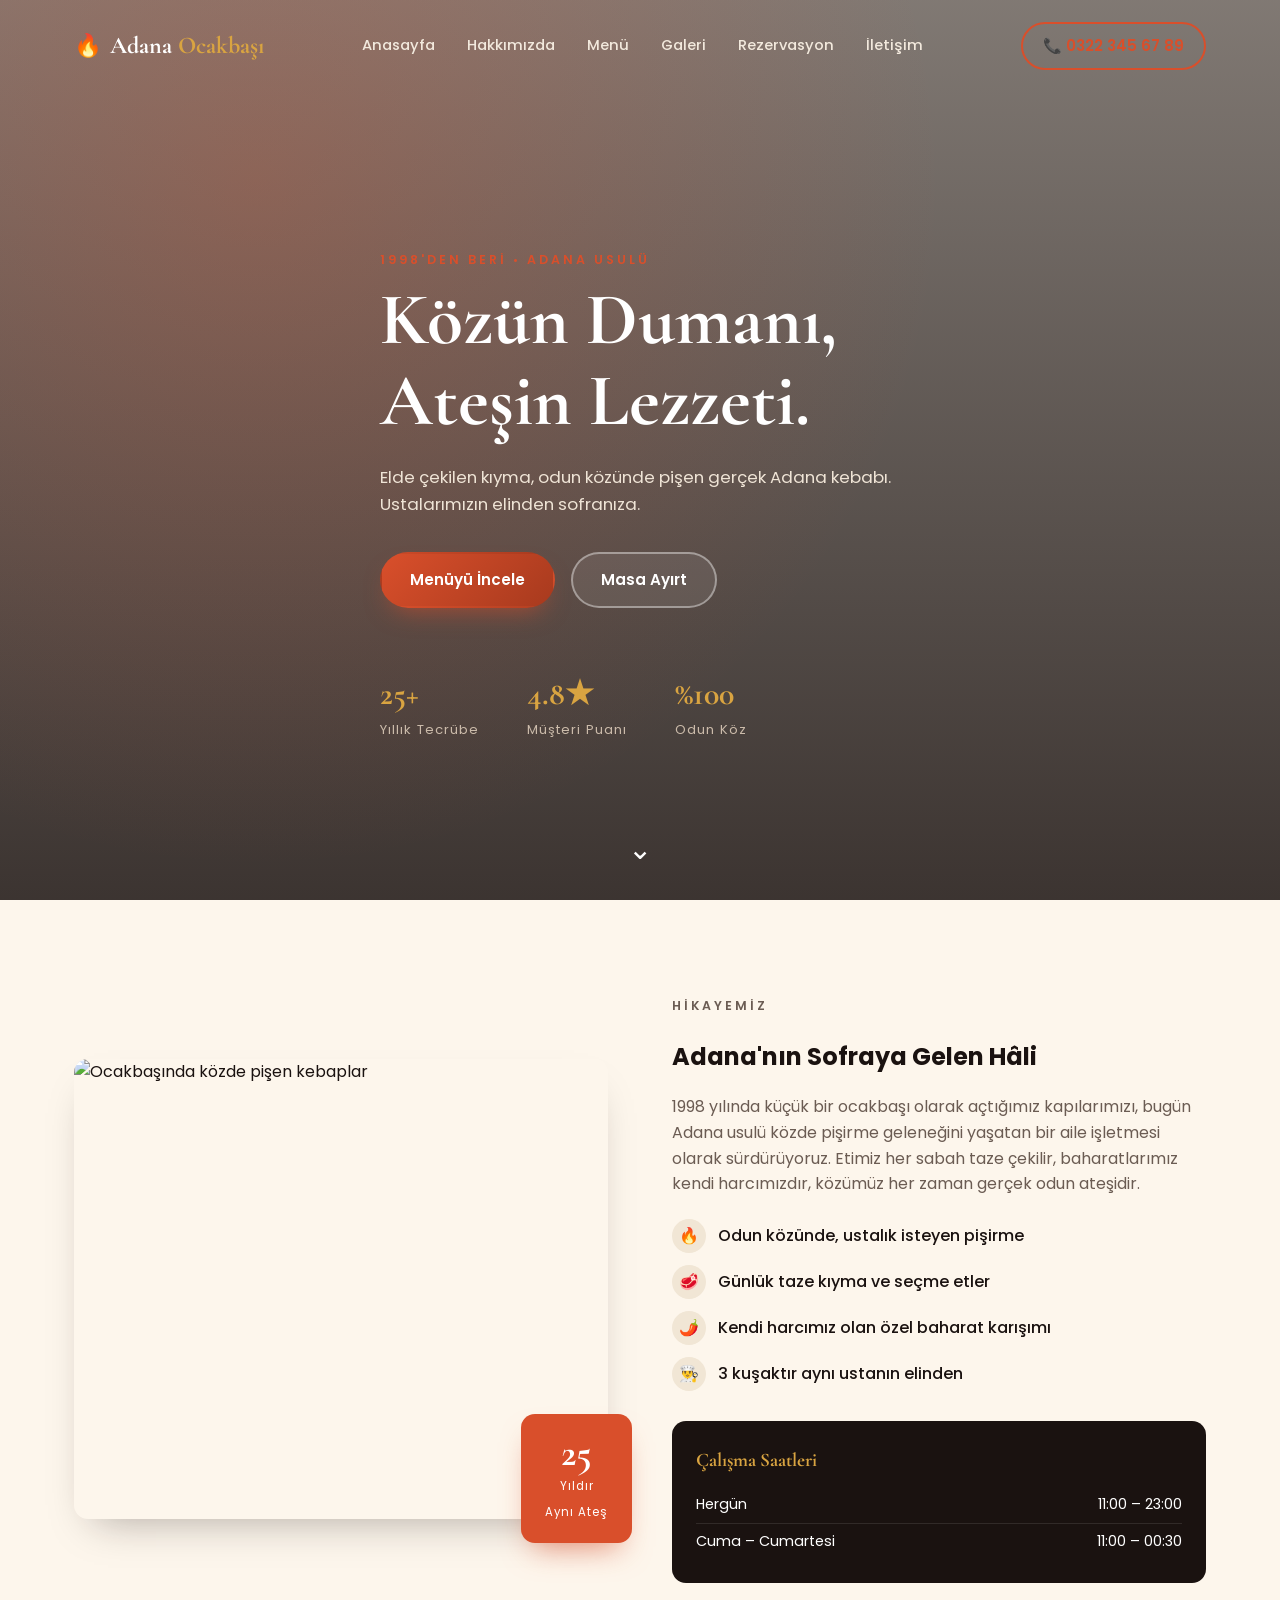
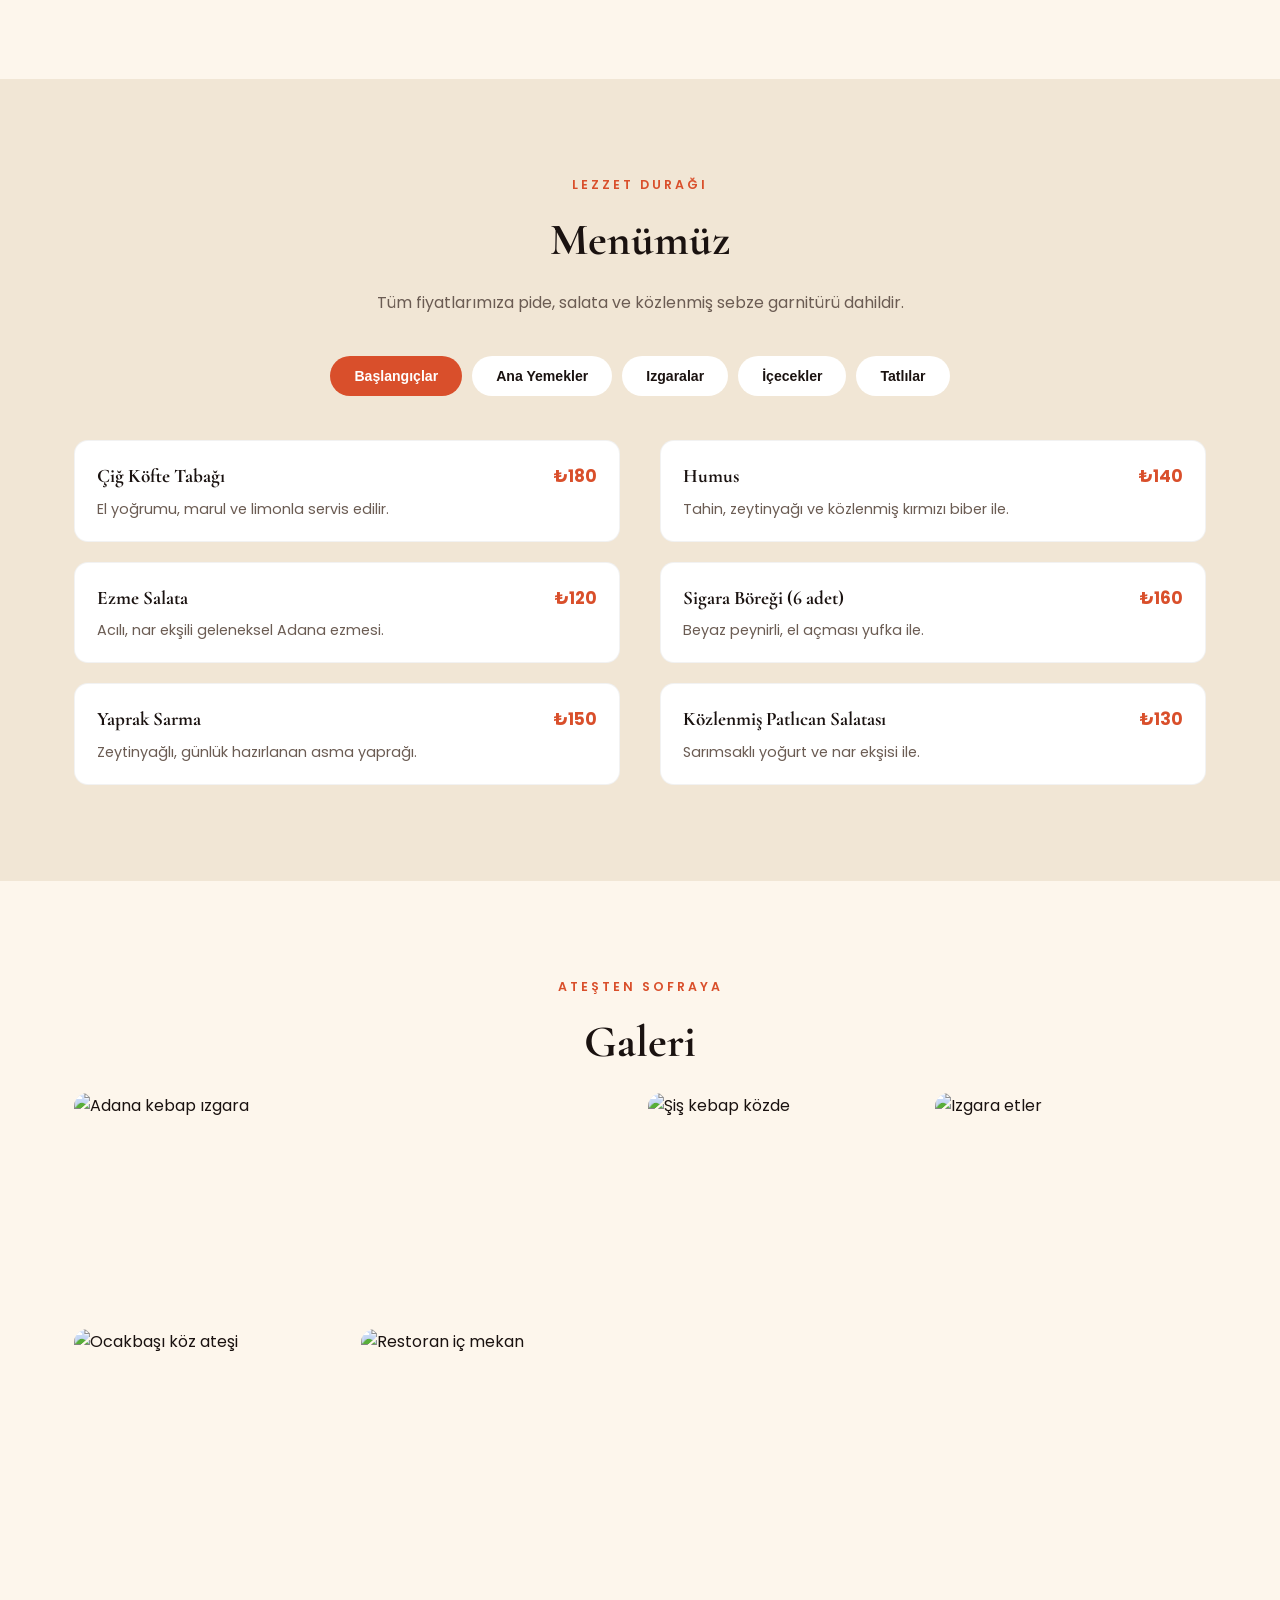
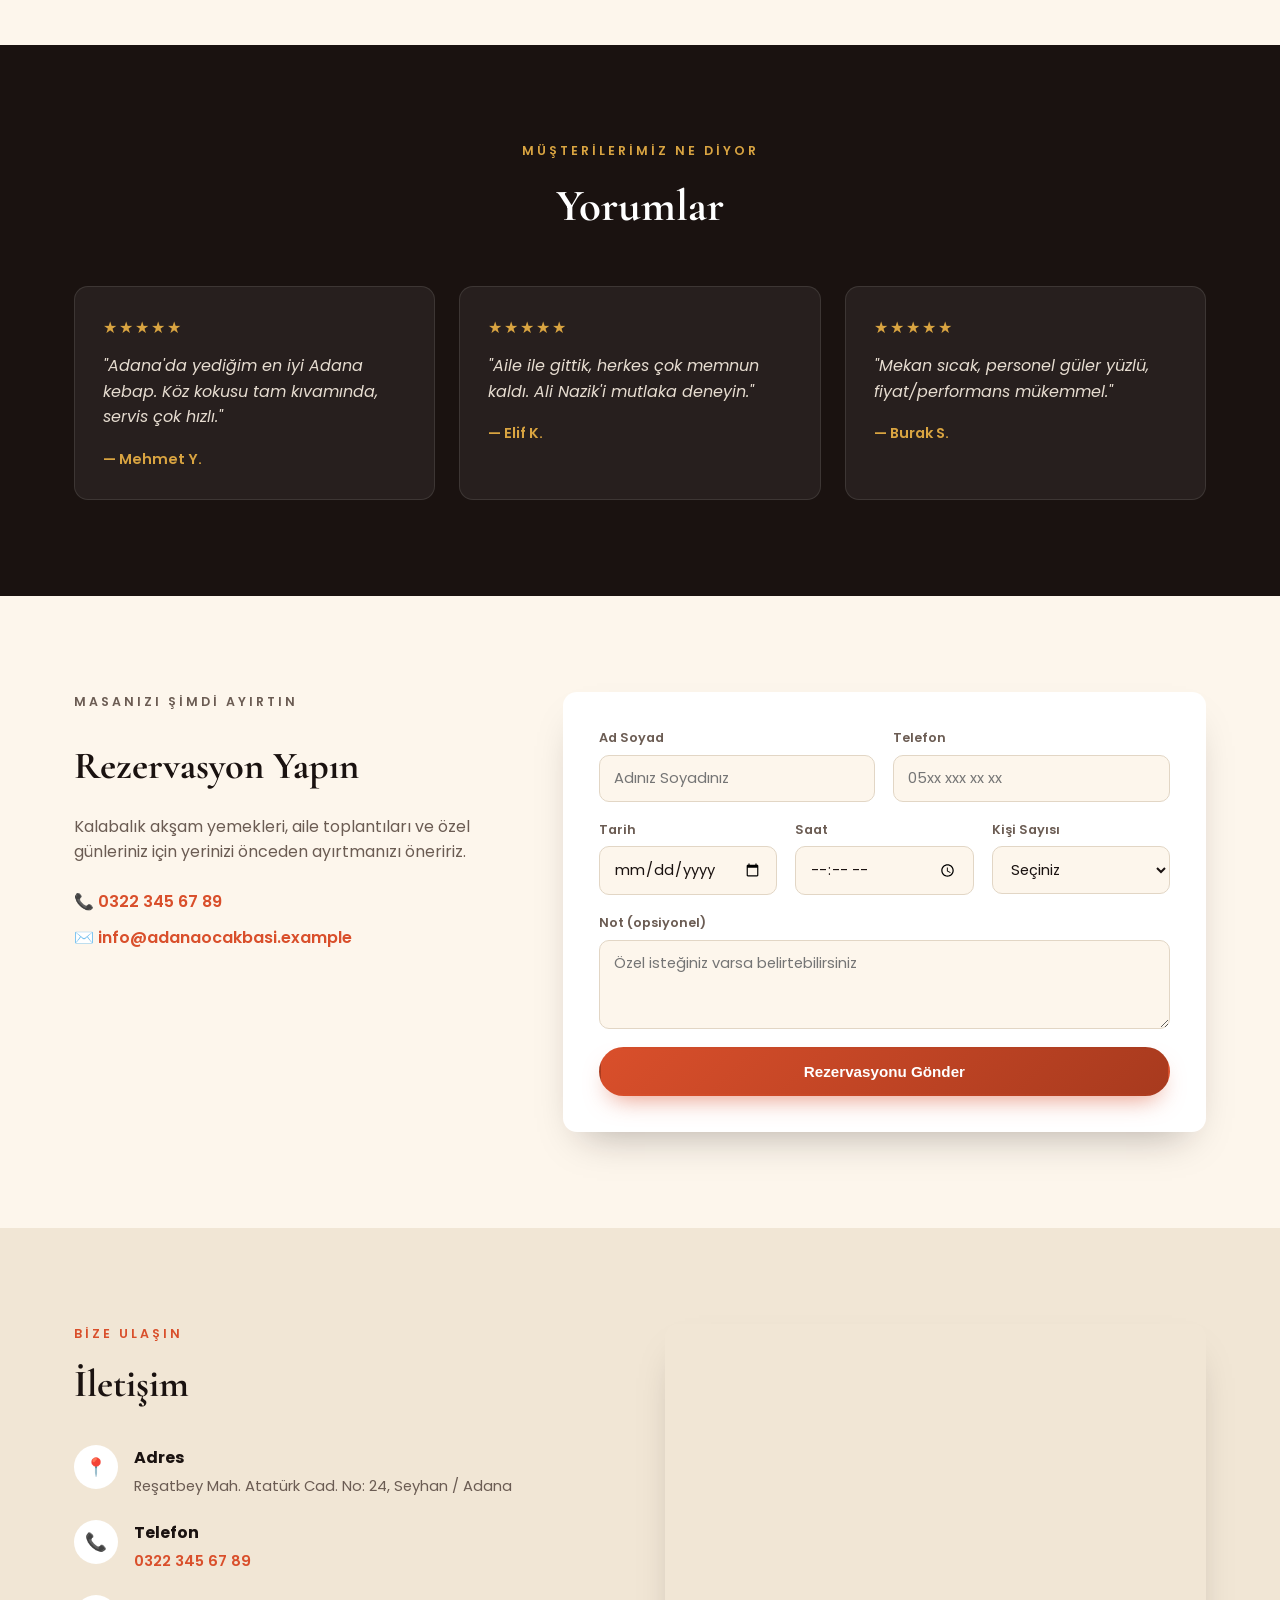
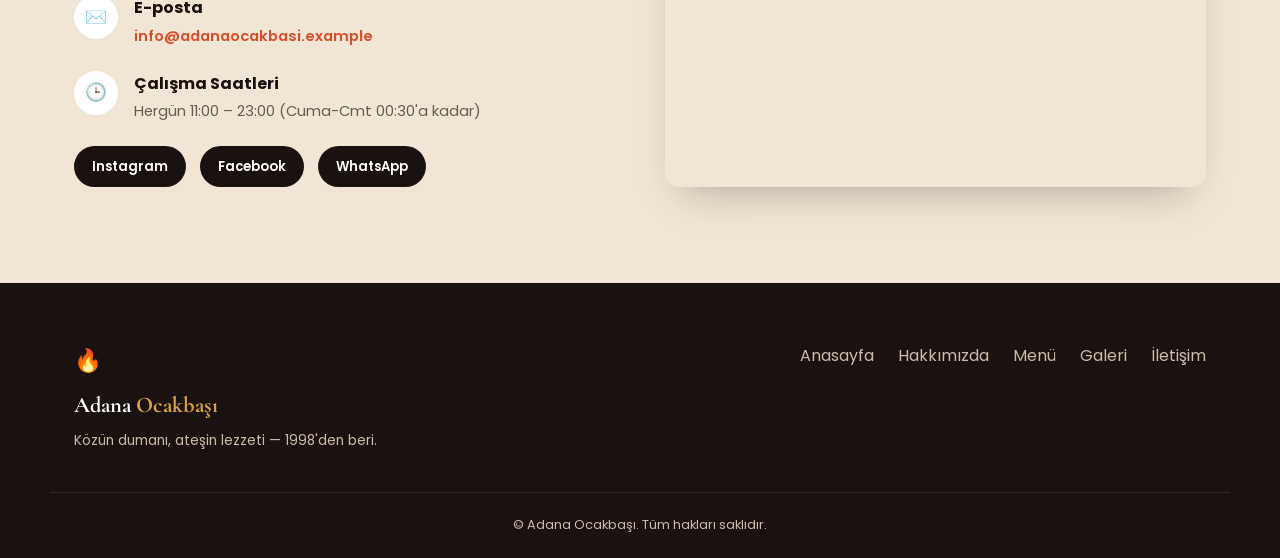
==== adana-ocakbasi/index.html @ 9943ecdb "Adana Ocakbaşı restoran web sitesi ekle - Tek sayfa tanıtım sitesi: hero, hakkımızda, menü, galeri, " ====
<!DOCTYPE html>
<html lang="tr">
<head>
<meta charset="UTF-8">
<meta name="viewport" content="width=device-width, initial-scale=1.0">
<title>Adana Ocakbaşı | Geleneğin Ateşi</title>
<meta name="description" content="Adana Ocakbaşı — közde pişen etin gerçek lezzeti. Adana kebap, kuşbaşı, ciğer ve daha fazlası. Şimdi masa ayırtın.">
<link rel="preconnect" href="https://fonts.googleapis.com">
<link rel="preconnect" href="https://fonts.gstatic.com" crossorigin>
<link href="https://fonts.googleapis.com/css2?family=Cormorant+Garamond:wght@500;600;700&family=Poppins:wght@300;400;500;600;700&display=swap" rel="stylesheet">
<link rel="stylesheet" href="css/style.css">
<link rel="icon" href="data:image/svg+xml,<svg xmlns=%22http://www.w3.org/2000/svg%22 viewBox=%220 0 100 100%22><text y=%22.9em%22 font-size=%2290%22>🔥</text></svg>">
</head>
<body>

<!-- ===== Header ===== -->
<header class="site-header" id="header">
  <div class="container header-inner">
    <a href="#home" class="brand">
      <span class="brand-flame">🔥</span>
      <span class="brand-text">Adana <em>Ocakbaşı</em></span>
    </a>

    <nav class="nav" id="nav">
      <a href="#home">Anasayfa</a>
      <a href="#about">Hakkımızda</a>
      <a href="#menu">Menü</a>
      <a href="#gallery">Galeri</a>
      <a href="#reservation">Rezervasyon</a>
      <a href="#contact">İletişim</a>
    </nav>

    <a href="tel:+903223456789" class="btn btn-outline header-cta">📞 0322 345 67 89</a>

    <button class="nav-toggle" id="navToggle" aria-label="Menüyü aç/kapat">
      <span></span><span></span><span></span>
    </button>
  </div>
</header>

<!-- ===== Hero ===== -->
<section class="hero" id="home">
  <div class="hero-overlay"></div>
  <div class="container hero-content">
    <p class="eyebrow">1998'DEN BERİ • ADANA USULÜ</p>
    <h1>Közün Dumanı,<br>Ateşin Lezzeti.</h1>
    <p class="hero-sub">Elde çekilen kıyma, odun közünde pişen gerçek Adana kebabı. Ustalarımızın elinden sofranıza.</p>
    <div class="hero-actions">
      <a href="#menu" class="btn btn-primary">Menüyü İncele</a>
      <a href="#reservation" class="btn btn-ghost">Masa Ayırt</a>
    </div>
    <div class="hero-stats">
      <div><strong>25+</strong><span>Yıllık Tecrübe</span></div>
      <div><strong>4.8★</strong><span>Müşteri Puanı</span></div>
      <div><strong>%100</strong><span>Odun Köz</span></div>
    </div>
  </div>
  <a href="#about" class="scroll-hint" aria-label="Aşağı kaydır">⌄</a>
</section>

<!-- ===== About ===== -->
<section class="about" id="about">
  <div class="container about-grid">
    <div class="about-media">
      <img src="https://images.unsplash.com/photo-1529193591184-b1d58069ecdd?auto=format&fit=crop&w=900&q=80" alt="Ocakbaşında közde pişen kebaplar">
      <div class="about-badge">
        <span class="about-badge-num">25</span>
        <span class="about-badge-text">Yıldır<br>Aynı Ateş</span>
      </div>
    </div>
    <div class="about-text">
      <p class="eyebrow">HİKAYEMİZ</p>
      <h2>Adana'nın Sofraya Gelen Hâli</h2>
      <p>1998 yılında küçük bir ocakbaşı olarak açtığımız kapılarımızı, bugün Adana usulü közde pişirme geleneğini yaşatan bir aile işletmesi olarak sürdürüyoruz. Etimiz her sabah taze çekilir, baharatlarımız kendi harcımızdır, közümüz her zaman gerçek odun ateşidir.</p>
      <ul class="about-list">
        <li><span>🔥</span> Odun közünde, ustalık isteyen pişirme</li>
        <li><span>🥩</span> Günlük taze kıyma ve seçme etler</li>
        <li><span>🌶️</span> Kendi harcımız olan özel baharat karışımı</li>
        <li><span>👨‍🍳</span> 3 kuşaktır aynı ustanın elinden</li>
      </ul>
      <div class="about-hours">
        <h3>Çalışma Saatleri</h3>
        <div class="hours-row"><span>Hergün</span><span>11:00 – 23:00</span></div>
        <div class="hours-row"><span>Cuma – Cumartesi</span><span>11:00 – 00:30</span></div>
      </div>
    </div>
  </div>
</section>

<!-- ===== Menu ===== -->
<section class="menu" id="menu">
  <div class="container">
    <p class="eyebrow center">LEZZET DURAĞI</p>
    <h2 class="section-title center">Menümüz</h2>
    <p class="section-sub center">Tüm fiyatlarımıza pide, salata ve közlenmiş sebze garnitürü dahildir.</p>

    <div class="menu-tabs" id="menuTabs">
      <button class="menu-tab active" data-target="starters">Başlangıçlar</button>
      <button class="menu-tab" data-target="mains">Ana Yemekler</button>
      <button class="menu-tab" data-target="grills">Izgaralar</button>
      <button class="menu-tab" data-target="drinks">İçecekler</button>
      <button class="menu-tab" data-target="desserts">Tatlılar</button>
    </div>

    <div class="menu-panels">

      <div class="menu-panel active" id="starters">
        <div class="menu-item">
          <div class="menu-item-head"><h4>Çiğ Köfte Tabağı</h4><span class="price">₺180</span></div>
          <p>El yoğrumu, marul ve limonla servis edilir.</p>
        </div>
        <div class="menu-item">
          <div class="menu-item-head"><h4>Humus</h4><span class="price">₺140</span></div>
          <p>Tahin, zeytinyağı ve közlenmiş kırmızı biber ile.</p>
        </div>
        <div class="menu-item">
          <div class="menu-item-head"><h4>Ezme Salata</h4><span class="price">₺120</span></div>
          <p>Acılı, nar ekşili geleneksel Adana ezmesi.</p>
        </div>
        <div class="menu-item">
          <div class="menu-item-head"><h4>Sigara Böreği (6 adet)</h4><span class="price">₺160</span></div>
          <p>Beyaz peynirli, el açması yufka ile.</p>
        </div>
        <div class="menu-item">
          <div class="menu-item-head"><h4>Yaprak Sarma</h4><span class="price">₺150</span></div>
          <p>Zeytinyağlı, günlük hazırlanan asma yaprağı.</p>
        </div>
        <div class="menu-item">
          <div class="menu-item-head"><h4>Közlenmiş Patlıcan Salatası</h4><span class="price">₺130</span></div>
          <p>Sarımsaklı yoğurt ve nar ekşisi ile.</p>
        </div>
      </div>

      <div class="menu-panel" id="mains">
        <div class="menu-item featured">
          <div class="menu-item-head"><h4>Adana Kebap <span class="tag">Şefin Önerisi</span></h4><span class="price">₺380</span></div>
          <p>El çekimi kıyma, acılı, odun közünde pişirilir. Dürüm veya porsiyon.</p>
        </div>
        <div class="menu-item">
          <div class="menu-item-head"><h4>Urfa Kebap</h4><span class="price">₺380</span></div>
          <p>Acısız, geleneksel Urfa usulü, közde pişirilir.</p>
        </div>
        <div class="menu-item">
          <div class="menu-item-head"><h4>Beyti Sarma</h4><span class="price">₺420</span></div>
          <p>Lavaş içinde, yoğurt ve közlenmiş domates sos ile.</p>
        </div>
        <div class="menu-item">
          <div class="menu-item-head"><h4>Ali Nazik</h4><span class="price">₺390</span></div>
          <p>Közlenmiş patlıcan püresi üzerine kavurma kuşbaşı.</p>
        </div>
        <div class="menu-item">
          <div class="menu-item-head"><h4>Kuşbaşılı Güveç</h4><span class="price">₺400</span></div>
          <p>Güveçte pişen kuşbaşı et, sebze ve özel sos.</p>
        </div>
        <div class="menu-item">
          <div class="menu-item-head"><h4>Karışık Izgara</h4><span class="price">₺450</span></div>
          <p>Adana, Urfa, pirzola ve köfteden oluşan seçki.</p>
        </div>
      </div>

      <div class="menu-panel" id="grills">
        <div class="menu-item">
          <div class="menu-item-head"><h4>Kuzu Pirzola (4 adet)</h4><span class="price">₺480</span></div>
          <p>Taze kuzu pirzola, kekik ve zeytinyağı ile marine.</p>
        </div>
        <div class="menu-item">
          <div class="menu-item-head"><h4>Kuzu Şiş</h4><span class="price">₺410</span></div>
          <p>Kuzu but etinden, közde çevrilerek pişirilir.</p>
        </div>
        <div class="menu-item">
          <div class="menu-item-head"><h4>Tavuk Şiş</h4><span class="price">₺290</span></div>
          <p>Yoğurtlu marinasyon, közde pişirilmiş tavuk göğsü.</p>
        </div>
        <div class="menu-item">
          <div class="menu-item-head"><h4>Ciğer Şiş</h4><span class="price">₺340</span></div>
          <p>Taze kuzu ciğeri, kuru soğan ve sumak ile servis edilir.</p>
        </div>
        <div class="menu-item">
          <div class="menu-item-head"><h4>Köfte Izgara</h4><span class="price">₺320</span></div>
          <p>El yapımı köfte, közde ızgara.</p>
        </div>
        <div class="menu-item">
          <div class="menu-item-head"><h4>Tavuk Kanat (8 adet)</h4><span class="price">₺260</span></div>
          <p>Baharatlı marine, közde çıtır pişirilir.</p>
        </div>
      </div>

      <div class="menu-panel" id="drinks">
        <div class="menu-item">
          <div class="menu-item-head"><h4>Ayran</h4><span class="price">₺45</span></div>
          <p>Ev yapımı, testiden servis.</p>
        </div>
        <div class="menu-item">
          <div class="menu-item-head"><h4>Şalgam</h4><span class="price">₺45</span></div>
          <p>Acılı veya acısız.</p>
        </div>
        <div class="menu-item">
          <div class="menu-item-head"><h4>Türk Kahvesi</h4><span class="price">₺90</span></div>
          <p>Lokum eşliğinde geleneksel demleme.</p>
        </div>
        <div class="menu-item">
          <div class="menu-item-head"><h4>Çay</h4><span class="price">₺30</span></div>
          <p>Semaverde demlenmiş açık çay.</p>
        </div>
        <div class="menu-item">
          <div class="menu-item-head"><h4>Taze Sıkma Portakal Suyu</h4><span class="price">₺110</span></div>
          <p>Günlük taze sıkım.</p>
        </div>
        <div class="menu-item">
          <div class="menu-item-head"><h4>Soğuk İçecekler</h4><span class="price">₺60</span></div>
          <p>Kola, gazoz, soda ve meyve suları.</p>
        </div>
      </div>

      <div class="menu-panel" id="desserts">
        <div class="menu-item">
          <div class="menu-item-head"><h4>Antep Baklava (5 dilim)</h4><span class="price">₺220</span></div>
          <p>Kaymaklı, taze fıstıklı, günlük hazırlanır.</p>
        </div>
        <div class="menu-item">
          <div class="menu-item-head"><h4>Künefe</h4><span class="price">₺190</span></div>
          <p>Sıcak servis, kaymak ve fıstık ile.</p>
        </div>
        <div class="menu-item">
          <div class="menu-item-head"><h4>Kazandibi</h4><span class="price">₺150</span></div>
          <p>Geleneksel süt tatlısı, hafif karamelize.</p>
        </div>
        <div class="menu-item">
          <div class="menu-item-head"><h4>Sütlaç (Fırında)</h4><span class="price">₺140</span></div>
          <p>Fırında kızarmış, soğuk servis edilir.</p>
        </div>
      </div>

    </div>
  </div>
</section>

<!-- ===== Gallery ===== -->
<section class="gallery" id="gallery">
  <div class="container">
    <p class="eyebrow center">ATEŞTEN SOFRAYA</p>
    <h2 class="section-title center">Galeri</h2>
    <div class="gallery-grid">
      <div class="gallery-item span-2">
        <img src="https://images.unsplash.com/photo-1555939594-58d7cb561ad1?auto=format&fit=crop&w=1000&q=80" alt="Adana kebap ızgara">
      </div>
      <div class="gallery-item">
        <img src="https://images.unsplash.com/photo-1544025162-d76694265947?auto=format&fit=crop&w=600&q=80" alt="Şiş kebap közde">
      </div>
      <div class="gallery-item">
        <img src="https://images.unsplash.com/photo-1544025162-d76694265947?auto=format&fit=crop&w=601&q=80" alt="Izgara etler">
      </div>
      <div class="gallery-item">
        <img src="https://images.unsplash.com/photo-1529193591184-b1d58069ecdd?auto=format&fit=crop&w=600&q=80" alt="Ocakbaşı köz ateşi">
      </div>
      <div class="gallery-item span-2">
        <img src="https://images.unsplash.com/photo-1600891964092-4316c288032e?auto=format&fit=crop&w=1000&q=80" alt="Restoran iç mekan">
      </div>
    </div>
  </div>
</section>

<!-- ===== Testimonials ===== -->
<section class="testimonials">
  <div class="container">
    <p class="eyebrow center">MÜŞTERİLERİMİZ NE DİYOR</p>
    <h2 class="section-title center">Yorumlar</h2>
    <div class="testimonial-grid">
      <div class="testimonial-card">
        <p class="stars">★★★★★</p>
        <p>"Adana'da yediğim en iyi Adana kebap. Köz kokusu tam kıvamında, servis çok hızlı."</p>
        <span class="author">— Mehmet Y.</span>
      </div>
      <div class="testimonial-card">
        <p class="stars">★★★★★</p>
        <p>"Aile ile gittik, herkes çok memnun kaldı. Ali Nazik'i mutlaka deneyin."</p>
        <span class="author">— Elif K.</span>
      </div>
      <div class="testimonial-card">
        <p class="stars">★★★★★</p>
        <p>"Mekan sıcak, personel güler yüzlü, fiyat/performans mükemmel."</p>
        <span class="author">— Burak S.</span>
      </div>
    </div>
  </div>
</section>

<!-- ===== Reservation ===== -->
<section class="reservation" id="reservation">
  <div class="container reservation-grid">
    <div class="reservation-info">
      <p class="eyebrow">MASANIZI ŞİMDİ AYIRTIN</p>
      <h2>Rezervasyon Yapın</h2>
      <p>Kalabalık akşam yemekleri, aile toplantıları ve özel günleriniz için yerinizi önceden ayırtmanızı öneririz.</p>
      <div class="reservation-contact">
        <p>📞 <a href="tel:+903223456789">0322 345 67 89</a></p>
        <p>✉️ <a href="mailto:info@adanaocakbasi.example">info@adanaocakbasi.example</a></p>
      </div>
    </div>

    <form class="reservation-form" id="reservationForm">
      <div class="form-row">
        <div class="form-group">
          <label for="name">Ad Soyad</label>
          <input type="text" id="name" name="name" required placeholder="Adınız Soyadınız">
        </div>
        <div class="form-group">
          <label for="phone">Telefon</label>
          <input type="tel" id="phone" name="phone" required placeholder="05xx xxx xx xx">
        </div>
      </div>
      <div class="form-row">
        <div class="form-group">
          <label for="date">Tarih</label>
          <input type="date" id="date" name="date" required>
        </div>
        <div class="form-group">
          <label for="time">Saat</label>
          <input type="time" id="time" name="time" required>
        </div>
        <div class="form-group">
          <label for="guests">Kişi Sayısı</label>
          <select id="guests" name="guests" required>
            <option value="">Seçiniz</option>
            <option>1-2 Kişi</option>
            <option>3-4 Kişi</option>
            <option>5-8 Kişi</option>
            <option>8+ Kişi</option>
          </select>
        </div>
      </div>
      <div class="form-group">
        <label for="note">Not (opsiyonel)</label>
        <textarea id="note" name="note" rows="3" placeholder="Özel isteğiniz varsa belirtebilirsiniz"></textarea>
      </div>
      <button type="submit" class="btn btn-primary btn-block">Rezervasyonu Gönder</button>
      <p class="form-success" id="formSuccess">Teşekkürler! Rezervasyon talebiniz alındı, en kısa sürede sizinle iletişime geçeceğiz.</p>
    </form>
  </div>
</section>

<!-- ===== Contact / Map ===== -->
<section class="contact" id="contact">
  <div class="container contact-grid">
    <div class="contact-info">
      <p class="eyebrow">BİZE ULAŞIN</p>
      <h2>İletişim</h2>
      <div class="contact-item">
        <span class="contact-icon">📍</span>
        <div><strong>Adres</strong><p>Reşatbey Mah. Atatürk Cad. No: 24, Seyhan / Adana</p></div>
      </div>
      <div class="contact-item">
        <span class="contact-icon">📞</span>
        <div><strong>Telefon</strong><p><a href="tel:+903223456789">0322 345 67 89</a></p></div>
      </div>
      <div class="contact-item">
        <span class="contact-icon">✉️</span>
        <div><strong>E-posta</strong><p><a href="mailto:info@adanaocakbasi.example">info@adanaocakbasi.example</a></p></div>
      </div>
      <div class="contact-item">
        <span class="contact-icon">🕒</span>
        <div><strong>Çalışma Saatleri</strong><p>Hergün 11:00 – 23:00 (Cuma-Cmt 00:30'a kadar)</p></div>
      </div>
      <div class="social-links">
        <a href="#" aria-label="Instagram">Instagram</a>
        <a href="#" aria-label="Facebook">Facebook</a>
        <a href="#" aria-label="WhatsApp">WhatsApp</a>
      </div>
    </div>
    <div class="contact-map">
      <iframe
        title="Konum haritası"
        src="https://www.google.com/maps?q=Reşatbey,Seyhan,Adana&output=embed"
        loading="lazy"
        referrerpolicy="no-referrer-when-downgrade">
      </iframe>
    </div>
  </div>
</section>

<!-- ===== Footer ===== -->
<footer class="site-footer">
  <div class="container footer-inner">
    <div class="footer-brand">
      <span class="brand-flame">🔥</span>
      <span class="brand-text">Adana <em>Ocakbaşı</em></span>
      <p>Közün dumanı, ateşin lezzeti — 1998'den beri.</p>
    </div>
    <nav class="footer-nav">
      <a href="#home">Anasayfa</a>
      <a href="#about">Hakkımızda</a>
      <a href="#menu">Menü</a>
      <a href="#gallery">Galeri</a>
      <a href="#contact">İletişim</a>
    </nav>
  </div>
  <div class="container footer-bottom">
    <p>&copy; <span id="year"></span> Adana Ocakbaşı. Tüm hakları saklıdır.</p>
  </div>
</footer>

<button id="backToTop" class="back-to-top" aria-label="Yukarı çık">↑</button>

<script src="js/script.js"></script>
</body>
</html>
---- adana-ocakbasi/css/style.css ----
/* ============ Tokens ============ */
:root {
  --charcoal: #1a1210;
  --charcoal-2: #241a17;
  --cream: #fdf6ec;
  --cream-dim: #f1e6d5;
  --ember: #d94f2b;
  --ember-dark: #a83a1e;
  --gold: #d9a441;
  --text-soft: #6b5c53;
  --radius: 14px;
  --shadow: 0 20px 40px -20px rgba(26, 18, 16, 0.35);
  --font-display: 'Cormorant Garamond', serif;
  --font-body: 'Poppins', sans-serif;
}

* { box-sizing: border-box; margin: 0; padding: 0; }

html { scroll-behavior: smooth; }

body {
  font-family: var(--font-body);
  color: var(--charcoal);
  background: var(--cream);
  line-height: 1.6;
  overflow-x: hidden;
}

img { max-width: 100%; display: block; }
a { text-decoration: none; color: inherit; }
ul { list-style: none; }

.container {
  max-width: 1180px;
  margin: 0 auto;
  padding: 0 24px;
}

.eyebrow {
  font-size: 0.78rem;
  letter-spacing: 3px;
  font-weight: 600;
  color: var(--ember);
  margin-bottom: 10px;
}
.eyebrow.center { text-align: center; }

.section-title {
  font-family: var(--font-display);
  font-size: clamp(2rem, 4vw, 2.8rem);
  font-weight: 700;
  margin-bottom: 14px;
}
.section-title.center { text-align: center; }

.section-sub {
  color: var(--text-soft);
  max-width: 560px;
  margin: 0 auto 40px;
}
.section-sub.center { text-align: center; }

section { padding: 96px 0; }

/* ============ Buttons ============ */
.btn {
  display: inline-flex;
  align-items: center;
  justify-content: center;
  gap: 8px;
  padding: 14px 28px;
  border-radius: 999px;
  font-weight: 600;
  font-size: 0.95rem;
  border: 2px solid transparent;
  cursor: pointer;
  transition: transform 0.25s ease, background 0.25s ease, color 0.25s ease, border-color .25s ease;
}
.btn:hover { transform: translateY(-2px); }

.btn-primary {
  background: linear-gradient(135deg, var(--ember), var(--ember-dark));
  color: #fff;
  box-shadow: 0 12px 24px -10px rgba(217, 79, 43, 0.6);
}
.btn-ghost {
  background: rgba(255,255,255,0.08);
  color: #fff;
  border-color: rgba(255,255,255,0.4);
}
.btn-ghost:hover { background: rgba(255,255,255,0.18); }

.btn-outline {
  border-color: var(--ember);
  color: var(--ember);
  background: transparent;
  padding: 10px 20px;
}
.btn-outline:hover { background: var(--ember); color: #fff; }

.btn-block { width: 100%; }

/* ============ Header ============ */
.site-header {
  position: fixed;
  top: 0; left: 0; right: 0;
  z-index: 999;
  background: rgba(26, 18, 16, 0.0);
  transition: background 0.3s ease, box-shadow 0.3s ease, padding 0.3s ease;
  padding: 22px 0;
}
.site-header.scrolled {
  background: rgba(26, 18, 16, 0.92);
  backdrop-filter: blur(8px);
  box-shadow: 0 10px 30px -15px rgba(0,0,0,0.5);
  padding: 12px 0;
}

.header-inner {
  display: flex;
  align-items: center;
  justify-content: space-between;
  gap: 20px;
}

.brand {
  display: flex;
  align-items: center;
  gap: 8px;
  font-family: var(--font-display);
  font-size: 1.5rem;
  font-weight: 700;
  color: #fff;
}
.brand-flame { font-size: 1.4rem; }
.brand-text em { color: var(--gold); font-style: normal; }

.nav {
  display: flex;
  gap: 32px;
}
.nav a {
  color: #f2e9dd;
  font-size: 0.92rem;
  font-weight: 500;
  position: relative;
  padding: 4px 0;
}
.nav a::after {
  content: '';
  position: absolute;
  left: 0; bottom: -2px;
  width: 0; height: 2px;
  background: var(--gold);
  transition: width 0.25s ease;
}
.nav a:hover::after { width: 100%; }

.header-cta { flex-shrink: 0; }

.nav-toggle {
  display: none;
  flex-direction: column;
  justify-content: center;
  gap: 5px;
  width: 40px; height: 40px;
  background: transparent;
  border: none;
  cursor: pointer;
}
.nav-toggle span {
  width: 100%;
  height: 2px;
  background: #fff;
  transition: transform 0.3s ease, opacity 0.3s ease;
}

/* ============ Hero ============ */
.hero {
  position: relative;
  min-height: 100vh;
  display: flex;
  align-items: center;
  color: #fff;
  background:
    linear-gradient(180deg, rgba(26,18,16,0.55), rgba(26,18,16,0.85)),
    url('https://images.unsplash.com/photo-1544025162-d76694265947?auto=format&fit=crop&w=1600&q=80') center/cover no-repeat;
}
.hero-overlay {
  position: absolute; inset: 0;
  background: radial-gradient(circle at 20% 20%, rgba(217,79,43,0.25), transparent 55%);
}
.hero-content {
  position: relative;
  z-index: 2;
  padding-top: 90px;
}
.hero h1 {
  font-family: var(--font-display);
  font-size: clamp(2.6rem, 6vw, 4.6rem);
  font-weight: 700;
  line-height: 1.1;
  margin-bottom: 22px;
}
.hero-sub {
  max-width: 520px;
  font-size: 1.05rem;
  color: #efe4d6;
  margin-bottom: 34px;
}
.hero-actions { display: flex; gap: 16px; flex-wrap: wrap; margin-bottom: 60px; }

.hero-stats {
  display: flex;
  gap: 48px;
  flex-wrap: wrap;
}
.hero-stats div {
  display: flex;
  flex-direction: column;
}
.hero-stats strong {
  font-family: var(--font-display);
  font-size: 2rem;
  color: var(--gold);
}
.hero-stats span {
  font-size: 0.82rem;
  letter-spacing: 1px;
  color: #cbbbaa;
}

.scroll-hint {
  position: absolute;
  bottom: 28px;
  left: 50%;
  transform: translateX(-50%);
  font-size: 1.8rem;
  color: #fff;
  animation: bounce 2s infinite;
  z-index: 2;
}
@keyframes bounce {
  0%, 100% { transform: translate(-50%, 0); }
  50% { transform: translate(-50%, 8px); }
}

/* ============ About ============ */
.about-grid {
  display: grid;
  grid-template-columns: 1fr 1fr;
  gap: 64px;
  align-items: center;
}
.about-media {
  position: relative;
}
.about-media img {
  border-radius: var(--radius);
  box-shadow: var(--shadow);
  width: 100%;
  height: 460px;
  object-fit: cover;
}
.about-badge {
  position: absolute;
  bottom: -24px;
  right: -24px;
  background: var(--ember);
  color: #fff;
  border-radius: var(--radius);
  padding: 20px 24px;
  text-align: center;
  box-shadow: 0 16px 30px -12px rgba(217,79,43,0.6);
}
.about-badge-num {
  display: block;
  font-family: var(--font-display);
  font-size: 2.4rem;
  font-weight: 700;
  line-height: 1;
}
.about-badge-text {
  font-size: 0.72rem;
  letter-spacing: 1px;
}

.about-text h2 { margin-bottom: 18px; }
.about-text > p { color: var(--text-soft); margin-bottom: 22px; }

.about-list {
  display: grid;
  gap: 12px;
  margin-bottom: 30px;
}
.about-list li {
  display: flex;
  align-items: center;
  gap: 12px;
  font-weight: 500;
}
.about-list li span {
  width: 34px; height: 34px;
  display: flex; align-items: center; justify-content: center;
  background: var(--cream-dim);
  border-radius: 50%;
  flex-shrink: 0;
}

.about-hours {
  background: var(--charcoal);
  color: #fff;
  border-radius: var(--radius);
  padding: 24px;
}
.about-hours h3 {
  font-family: var(--font-display);
  color: var(--gold);
  margin-bottom: 12px;
  font-size: 1.2rem;
}
.hours-row {
  display: flex;
  justify-content: space-between;
  font-size: 0.9rem;
  padding: 6px 0;
  border-bottom: 1px solid rgba(255,255,255,0.1);
}
.hours-row:last-child { border-bottom: none; }

/* ============ Menu ============ */
.menu { background: var(--cream-dim); }

.menu-tabs {
  display: flex;
  justify-content: center;
  flex-wrap: wrap;
  gap: 10px;
  margin-bottom: 44px;
}
.menu-tab {
  padding: 10px 22px;
  border-radius: 999px;
  border: 2px solid transparent;
  background: #fff;
  color: var(--charcoal);
  font-weight: 600;
  font-size: 0.88rem;
  cursor: pointer;
  transition: all 0.25s ease;
}
.menu-tab:hover { border-color: var(--ember); }
.menu-tab.active {
  background: var(--ember);
  color: #fff;
}

.menu-panels { position: relative; }
.menu-panel {
  display: none;
  grid-template-columns: 1fr 1fr;
  gap: 20px 40px;
  animation: fadeIn 0.4s ease;
}
.menu-panel.active { display: grid; }

@keyframes fadeIn {
  from { opacity: 0; transform: translateY(8px); }
  to { opacity: 1; transform: translateY(0); }
}

.menu-item {
  background: #fff;
  border-radius: var(--radius);
  padding: 20px 22px;
  border: 1px solid rgba(0,0,0,0.05);
  transition: transform 0.25s ease, box-shadow 0.25s ease;
}
.menu-item:hover {
  transform: translateY(-3px);
  box-shadow: var(--shadow);
}
.menu-item.featured {
  border: 2px solid var(--ember);
  position: relative;
}
.menu-item-head {
  display: flex;
  justify-content: space-between;
  align-items: baseline;
  gap: 12px;
  margin-bottom: 6px;
}
.menu-item-head h4 {
  font-family: var(--font-display);
  font-size: 1.2rem;
  font-weight: 700;
  display: flex;
  align-items: center;
  gap: 8px;
  flex-wrap: wrap;
}
.tag {
  background: var(--gold);
  color: var(--charcoal);
  font-size: 0.6rem;
  letter-spacing: 0.5px;
  font-family: var(--font-body);
  font-weight: 700;
  padding: 3px 8px;
  border-radius: 999px;
}
.price {
  font-weight: 700;
  color: var(--ember);
  white-space: nowrap;
  font-size: 1.05rem;
}
.menu-item p { color: var(--text-soft); font-size: 0.9rem; }

/* ============ Gallery ============ */
.gallery-grid {
  display: grid;
  grid-template-columns: repeat(4, 1fr);
  grid-auto-rows: 220px;
  gap: 16px;
}
.gallery-item {
  overflow: hidden;
  border-radius: var(--radius);
}
.gallery-item img {
  width: 100%; height: 100%;
  object-fit: cover;
  transition: transform 0.5s ease;
}
.gallery-item:hover img { transform: scale(1.08); }
.span-2 { grid-column: span 2; }

/* ============ Testimonials ============ */
.testimonials { background: var(--charcoal); color: #fff; }
.testimonials .eyebrow { color: var(--gold); }
.testimonials .section-title { color: #fff; margin-bottom: 44px; }

.testimonial-grid {
  display: grid;
  grid-template-columns: repeat(3, 1fr);
  gap: 24px;
}
.testimonial-card {
  background: rgba(255,255,255,0.06);
  border: 1px solid rgba(255,255,255,0.1);
  border-radius: var(--radius);
  padding: 28px;
}
.stars { color: var(--gold); margin-bottom: 12px; letter-spacing: 2px; }
.testimonial-card p:not(.stars) { color: #e6dcd0; margin-bottom: 16px; font-style: italic; }
.author { font-weight: 600; color: var(--gold); font-size: 0.9rem; }

/* ============ Reservation ============ */
.reservation-grid {
  display: grid;
  grid-template-columns: 0.8fr 1.2fr;
  gap: 60px;
  align-items: start;
}
.reservation-info h2 { margin-bottom: 16px; font-family: var(--font-display); font-size: 2.4rem; }
.reservation-info p { color: var(--text-soft); margin-bottom: 24px; }
.reservation-contact p { margin-bottom: 10px; font-weight: 600; }
.reservation-contact a { color: var(--ember); }

.reservation-form {
  background: #fff;
  border-radius: var(--radius);
  padding: 36px;
  box-shadow: var(--shadow);
}
.form-row {
  display: grid;
  grid-template-columns: repeat(auto-fit, minmax(150px, 1fr));
  gap: 18px;
  margin-bottom: 18px;
}
.form-group { display: flex; flex-direction: column; gap: 6px; margin-bottom: 18px; }
.form-row .form-group { margin-bottom: 0; }
.form-group label { font-size: 0.8rem; font-weight: 600; color: var(--text-soft); }
.form-group input,
.form-group select,
.form-group textarea {
  padding: 12px 14px;
  border-radius: 10px;
  border: 1px solid #e2d6c5;
  font-family: var(--font-body);
  font-size: 0.92rem;
  background: var(--cream);
  color: var(--charcoal);
}
.form-group input:focus,
.form-group select:focus,
.form-group textarea:focus {
  outline: none;
  border-color: var(--ember);
}
.form-success {
  display: none;
  margin-top: 16px;
  padding: 12px 16px;
  background: #e5f6e8;
  color: #1e7c34;
  border-radius: 10px;
  font-size: 0.88rem;
  text-align: center;
}
.form-success.show { display: block; }

/* ============ Contact ============ */
.contact { background: var(--cream-dim); }
.contact-grid {
  display: grid;
  grid-template-columns: 1fr 1fr;
  gap: 50px;
  align-items: stretch;
}
.contact-info h2 { font-family: var(--font-display); font-size: 2.4rem; margin-bottom: 30px; }
.contact-item {
  display: flex;
  gap: 16px;
  margin-bottom: 22px;
}
.contact-icon {
  width: 44px; height: 44px;
  background: #fff;
  border-radius: 50%;
  display: flex; align-items: center; justify-content: center;
  flex-shrink: 0;
  font-size: 1.1rem;
  box-shadow: var(--shadow);
}
.contact-item strong { display: block; margin-bottom: 4px; }
.contact-item p { color: var(--text-soft); font-size: 0.92rem; }
.contact-item a { color: var(--ember); font-weight: 600; }

.social-links { display: flex; gap: 14px; margin-top: 20px; }
.social-links a {
  padding: 10px 18px;
  border-radius: 999px;
  background: var(--charcoal);
  color: #fff;
  font-size: 0.82rem;
  font-weight: 600;
}
.social-links a:hover { background: var(--ember); }

.contact-map {
  border-radius: var(--radius);
  overflow: hidden;
  box-shadow: var(--shadow);
  min-height: 340px;
}
.contact-map iframe { width: 100%; height: 100%; border: 0; }

/* ============ Footer ============ */
.site-footer {
  background: var(--charcoal);
  color: #cbbbaa;
  padding-top: 60px;
}
.footer-inner {
  display: flex;
  justify-content: space-between;
  align-items: flex-start;
  flex-wrap: wrap;
  gap: 30px;
  padding-bottom: 40px;
  border-bottom: 1px solid rgba(255,255,255,0.1);
}
.footer-brand { display: flex; flex-direction: column; gap: 8px; max-width: 320px; }
.footer-brand .brand-text { color: #fff; font-family: var(--font-display); font-size: 1.4rem; font-weight: 700; }
.footer-brand em { color: var(--gold); font-style: normal; }
.footer-brand p { font-size: 0.85rem; }
.footer-nav { display: flex; gap: 24px; flex-wrap: wrap; }
.footer-nav a:hover { color: var(--gold); }
.footer-bottom {
  padding: 22px 0;
  text-align: center;
  font-size: 0.8rem;
}

/* ============ Back to top ============ */
.back-to-top {
  position: fixed;
  bottom: 28px;
  right: 28px;
  width: 46px; height: 46px;
  border-radius: 50%;
  background: var(--ember);
  color: #fff;
  border: none;
  font-size: 1.2rem;
  cursor: pointer;
  box-shadow: 0 10px 24px -8px rgba(217,79,43,0.7);
  opacity: 0;
  visibility: hidden;
  transform: translateY(10px);
  transition: all 0.3s ease;
  z-index: 500;
}
.back-to-top.show { opacity: 1; visibility: visible; transform: translateY(0); }

/* ============ Responsive ============ */
@media (max-width: 960px) {
  .about-grid, .contact-grid, .reservation-grid { grid-template-columns: 1fr; }
  .testimonial-grid { grid-template-columns: 1fr; }
  .gallery-grid { grid-template-columns: repeat(2, 1fr); }
  .span-2 { grid-column: span 2; }
}

@media (max-width: 800px) {
  .header-cta { display: none; }
  .nav-toggle { display: flex; }
  .nav {
    position: fixed;
    top: 0; right: 0;
    height: 100vh;
    width: min(78vw, 320px);
    background: var(--charcoal-2);
    flex-direction: column;
    padding: 100px 32px;
    gap: 26px;
    transform: translateX(100%);
    transition: transform 0.35s ease;
  }
  .nav.open { transform: translateX(0); }
  .nav-toggle.open span:nth-child(1) { transform: translateY(7px) rotate(45deg); }
  .nav-toggle.open span:nth-child(2) { opacity: 0; }
  .nav-toggle.open span:nth-child(3) { transform: translateY(-7px) rotate(-45deg); }
  .menu-panel { grid-template-columns: 1fr; }
  section { padding: 70px 0; }
}

@media (max-width: 560px) {
  .gallery-grid { grid-template-columns: repeat(2, 1fr); grid-auto-rows: 160px; }
  .about-badge { right: 12px; bottom: -18px; padding: 14px 18px; }
  .hero-stats { gap: 28px; }
}
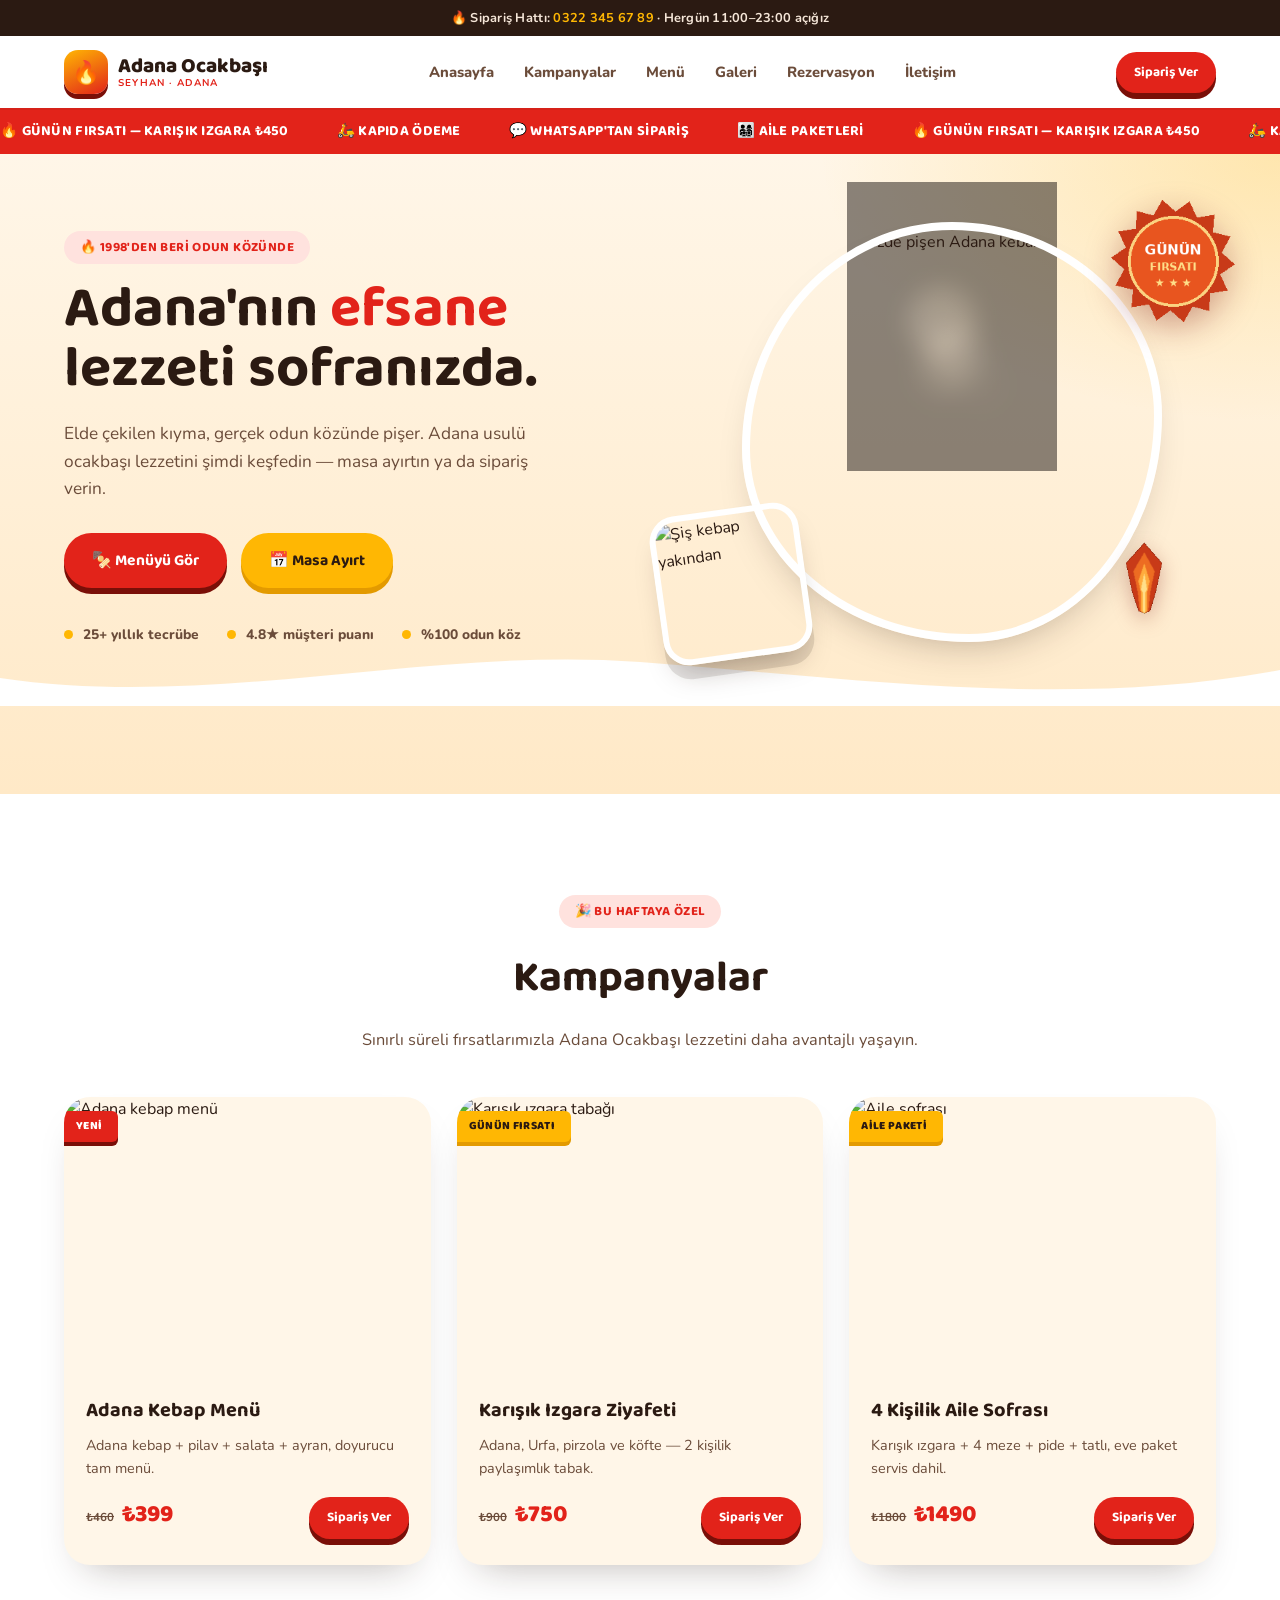
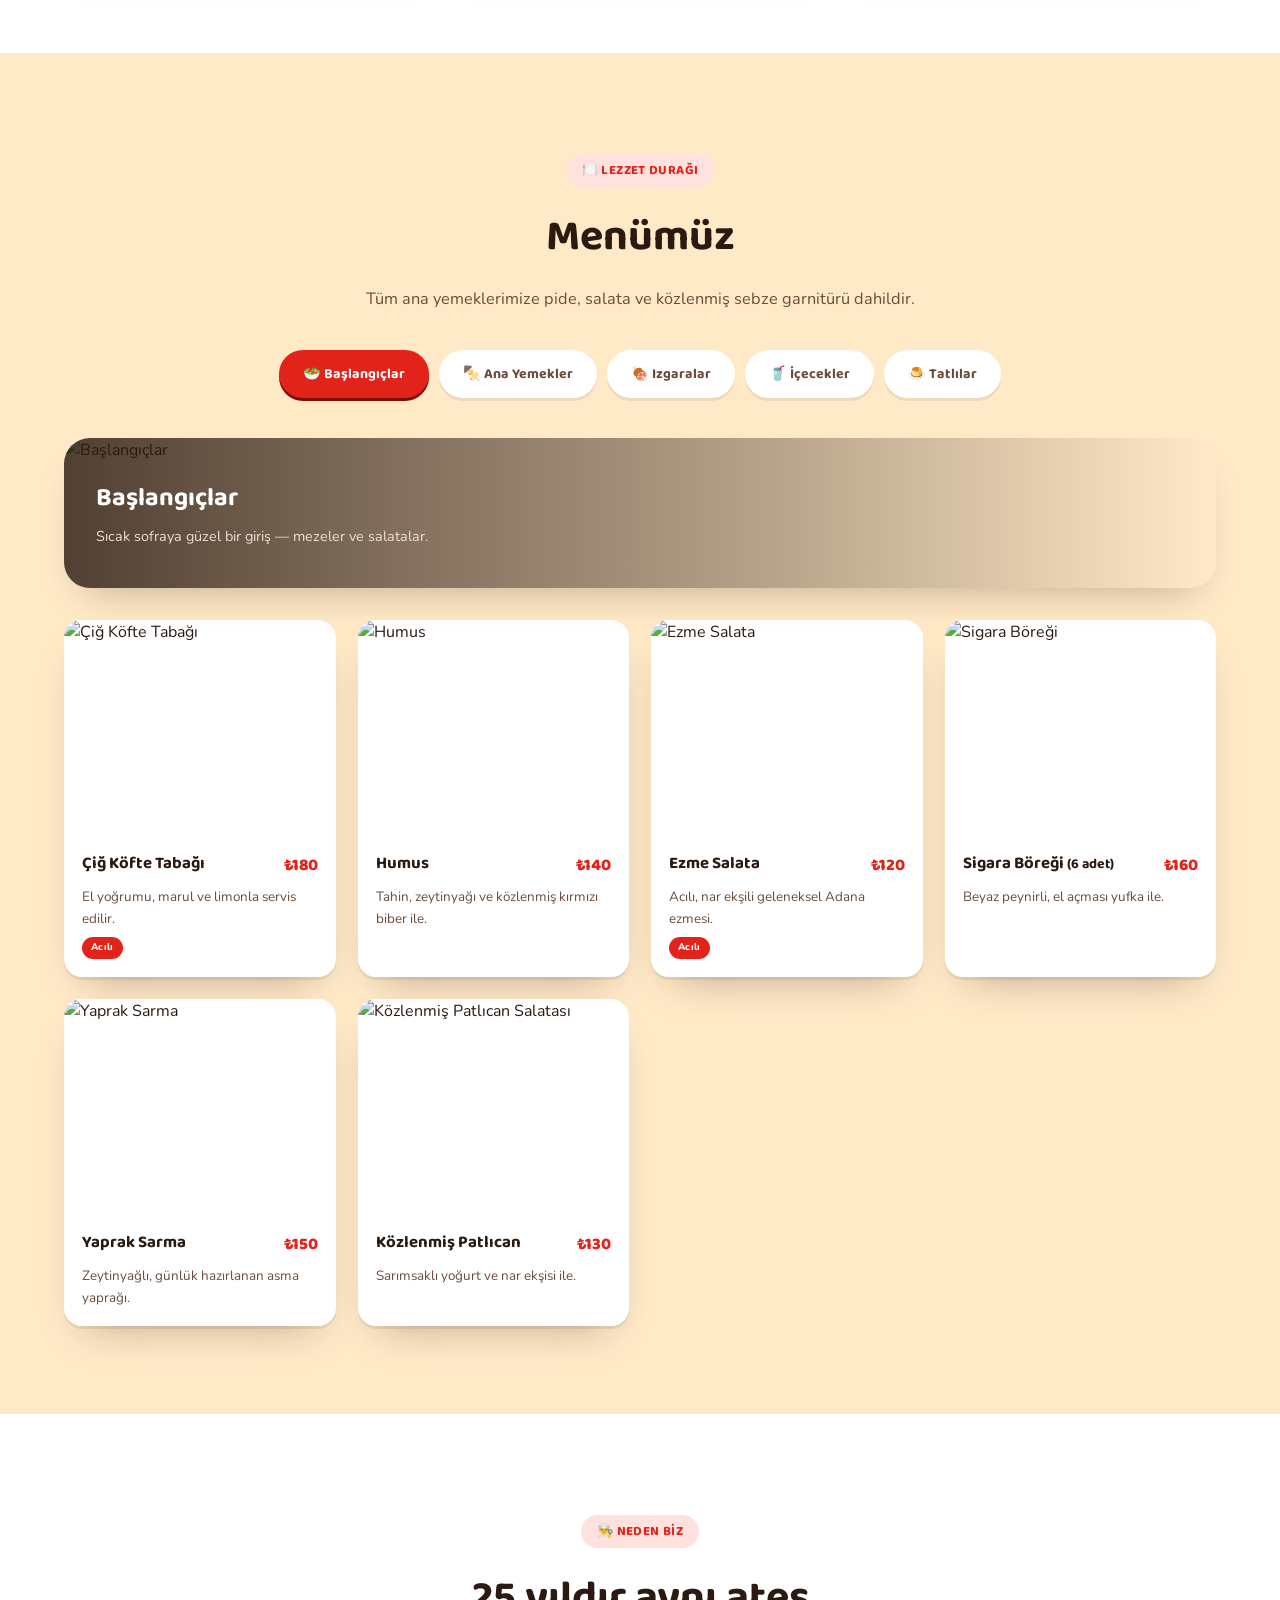
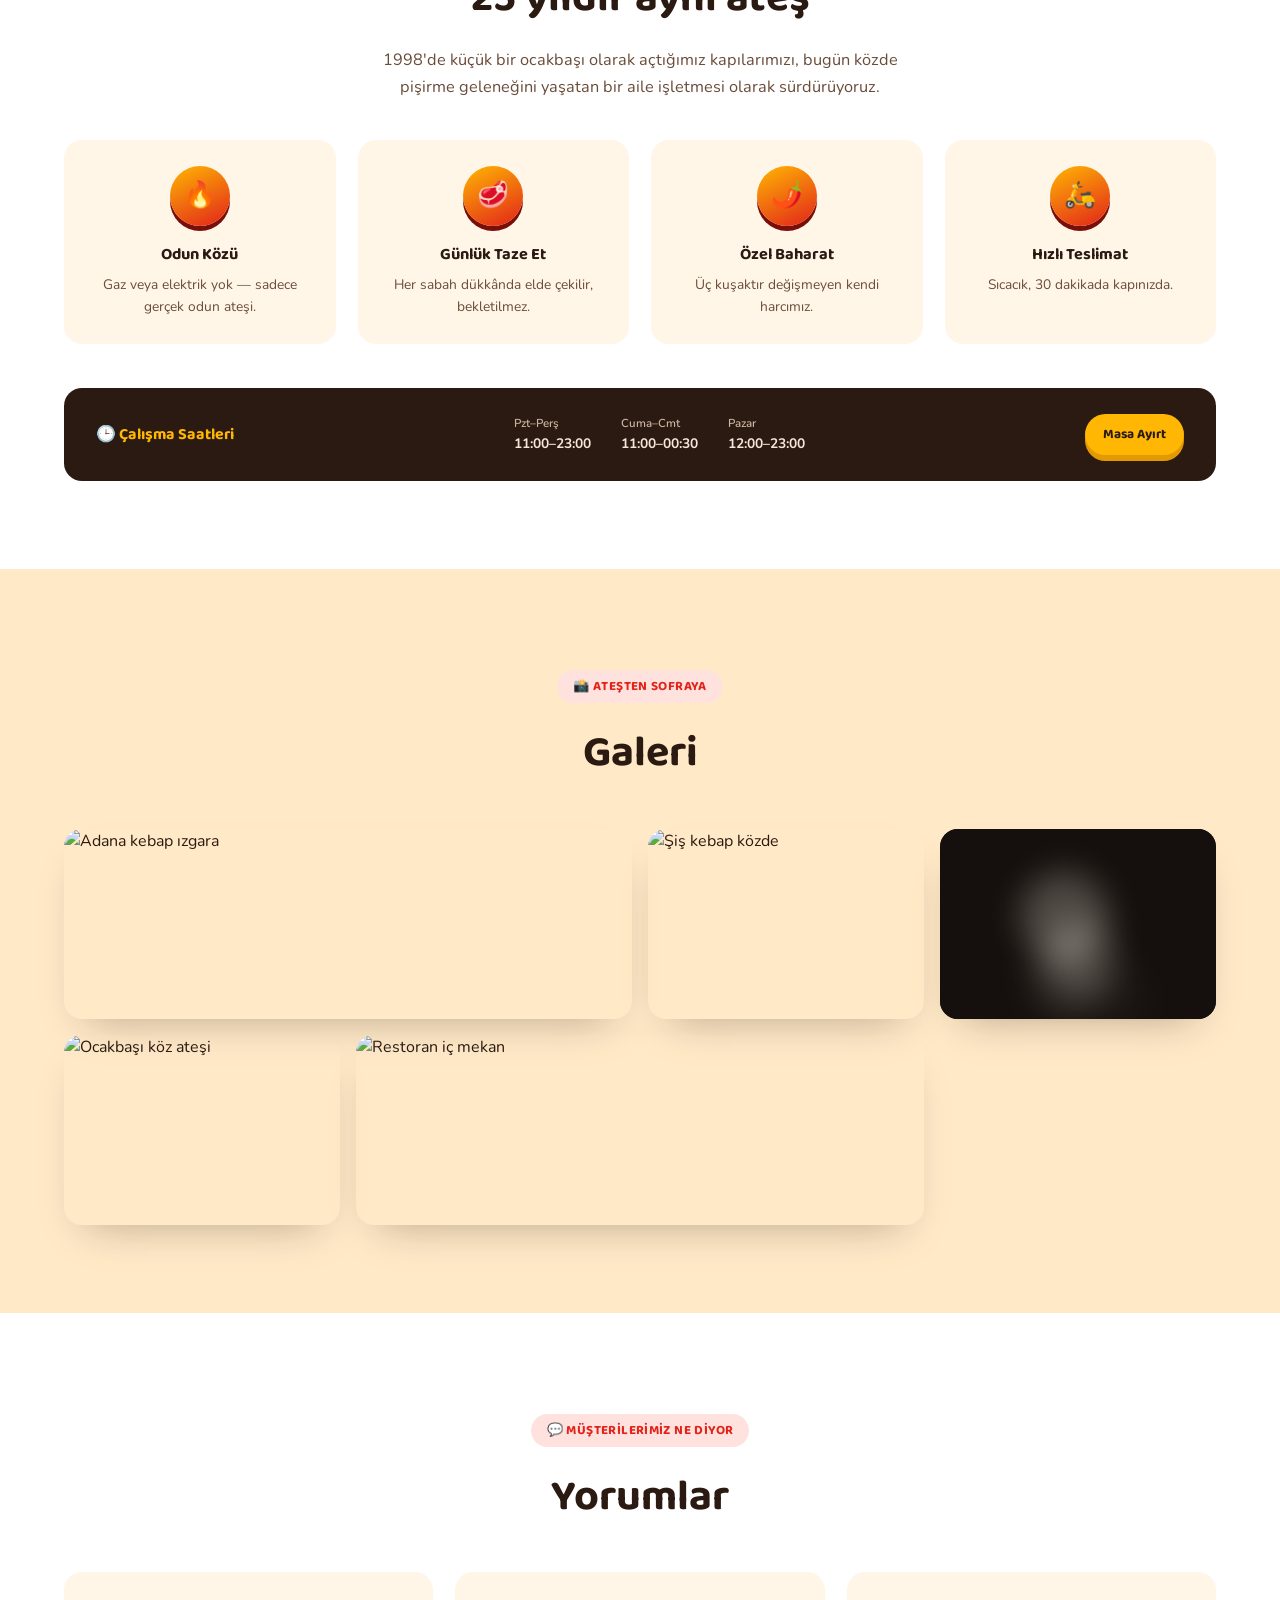
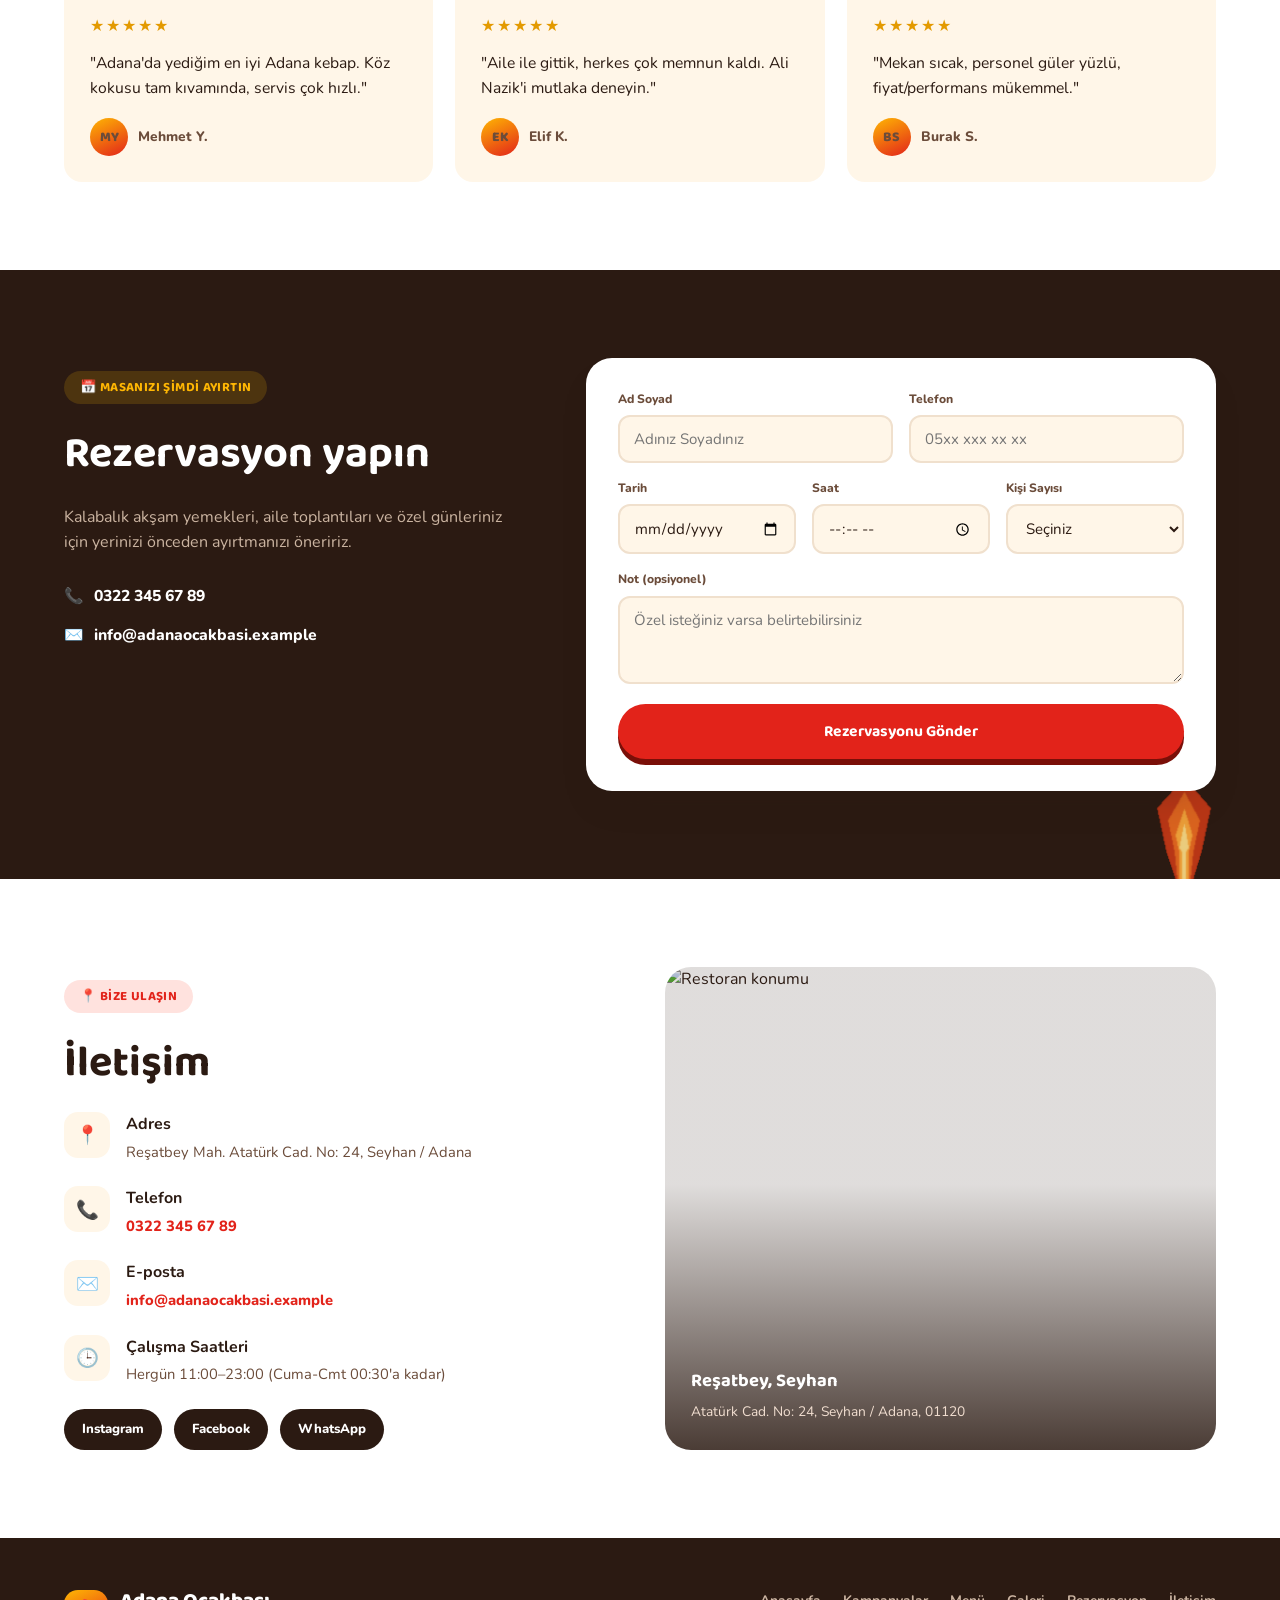
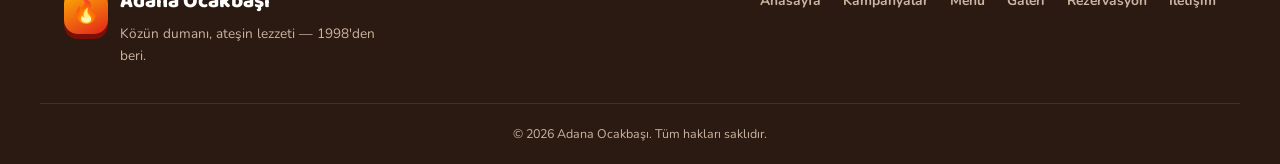
==== commit 7044e4a2: "Restoran sitesini canlı, fotoğraf ve GIF ağırlıklı tasarıma çevir - Tavuk Dünyası / Günaydın tarzı z" ====
--- a/adana-ocakbasi/index.html
+++ b/adana-ocakbasi/index.html
@@ -3,85 +3,138 @@
 <head>
 <meta charset="UTF-8">
 <meta name="viewport" content="width=device-width, initial-scale=1.0">
-<title>Adana Ocakbaşı | Geleneğin Ateşi</title>
-<meta name="description" content="Adana Ocakbaşı — közde pişen etin gerçek lezzeti. Adana kebap, kuşbaşı, ciğer ve daha fazlası. Şimdi masa ayırtın.">
+<title>Adana Ocakbaşı</title>
+<meta name="description" content="Adana Ocakbaşı — közde pişen gerçek Adana kebabı, kampanyalar, menü ve fiyatlar. Sipariş ver, masa ayırt!">
 <link rel="preconnect" href="https://fonts.googleapis.com">
 <link rel="preconnect" href="https://fonts.gstatic.com" crossorigin>
-<link href="https://fonts.googleapis.com/css2?family=Cormorant+Garamond:wght@500;600;700&family=Poppins:wght@300;400;500;600;700&display=swap" rel="stylesheet">
+<link href="https://fonts.googleapis.com/css2?family=Baloo+2:wght@600;700;800&family=Nunito:wght@400;600;700;800&display=swap" rel="stylesheet">
 <link rel="stylesheet" href="css/style.css">
 <link rel="icon" href="data:image/svg+xml,<svg xmlns=%22http://www.w3.org/2000/svg%22 viewBox=%220 0 100 100%22><text y=%22.9em%22 font-size=%2290%22>🔥</text></svg>">
 </head>
 <body>
 
+<div class="topbar">🔥 Sipariş Hattı: <a href="tel:+903223456789">0322 345 67 89</a> · Hergün 11:00–23:00 açığız</div>
+
 <!-- ===== Header ===== -->
 <header class="site-header" id="header">
-  <div class="container header-inner">
+  <div class="wrap header-row">
     <a href="#home" class="brand">
-      <span class="brand-flame">🔥</span>
-      <span class="brand-text">Adana <em>Ocakbaşı</em></span>
+      <span class="brand-mark">🔥</span>
+      <span class="brand-text">Adana Ocakbaşı<small>SEYHAN · ADANA</small></span>
     </a>
-
     <nav class="nav" id="nav">
       <a href="#home">Anasayfa</a>
-      <a href="#about">Hakkımızda</a>
+      <a href="#promos">Kampanyalar</a>
       <a href="#menu">Menü</a>
       <a href="#gallery">Galeri</a>
       <a href="#reservation">Rezervasyon</a>
       <a href="#contact">İletişim</a>
     </nav>
-
-    <a href="tel:+903223456789" class="btn btn-outline header-cta">📞 0322 345 67 89</a>
-
-    <button class="nav-toggle" id="navToggle" aria-label="Menüyü aç/kapat">
-      <span></span><span></span><span></span>
-    </button>
+    <div class="header-actions">
+      <a href="#reservation" class="btn btn-red btn-sm header-cta">Sipariş Ver</a>
+      <button class="nav-toggle" id="navToggle" aria-label="Menüyü aç/kapat"><span></span><span></span><span></span></button>
+    </div>
   </div>
 </header>
+
+<!-- ===== Marquee ===== -->
+<div class="marquee" aria-hidden="true">
+  <div class="marquee-track">
+    <span>🔥 GÜNÜN FIRSATI — KARIŞIK IZGARA ₺450</span>
+    <span>🛵 KAPIDA ÖDEME</span>
+    <span>💬 WHATSAPP'TAN SİPARİŞ</span>
+    <span>👨‍👩‍👧‍👦 AİLE PAKETLERİ</span>
+    <span>🔥 GÜNÜN FIRSATI — KARIŞIK IZGARA ₺450</span>
+    <span>🛵 KAPIDA ÖDEME</span>
+    <span>💬 WHATSAPP'TAN SİPARİŞ</span>
+    <span>👨‍👩‍👧‍👦 AİLE PAKETLERİ</span>
+  </div>
+</div>
 
 <!-- ===== Hero ===== -->
 <section class="hero" id="home">
-  <div class="hero-overlay"></div>
-  <div class="container hero-content">
-    <p class="eyebrow">1998'DEN BERİ • ADANA USULÜ</p>
-    <h1>Közün Dumanı,<br>Ateşin Lezzeti.</h1>
-    <p class="hero-sub">Elde çekilen kıyma, odun közünde pişen gerçek Adana kebabı. Ustalarımızın elinden sofranıza.</p>
-    <div class="hero-actions">
-      <a href="#menu" class="btn btn-primary">Menüyü İncele</a>
-      <a href="#reservation" class="btn btn-ghost">Masa Ayırt</a>
-    </div>
-    <div class="hero-stats">
-      <div><strong>25+</strong><span>Yıllık Tecrübe</span></div>
-      <div><strong>4.8★</strong><span>Müşteri Puanı</span></div>
-      <div><strong>%100</strong><span>Odun Köz</span></div>
-    </div>
-  </div>
-  <a href="#about" class="scroll-hint" aria-label="Aşağı kaydır">⌄</a>
-</section>
-
-<!-- ===== About ===== -->
-<section class="about" id="about">
-  <div class="container about-grid">
-    <div class="about-media">
-      <img src="https://images.unsplash.com/photo-1529193591184-b1d58069ecdd?auto=format&fit=crop&w=900&q=80" alt="Ocakbaşında közde pişen kebaplar">
-      <div class="about-badge">
-        <span class="about-badge-num">25</span>
-        <span class="about-badge-text">Yıldır<br>Aynı Ateş</span>
-      </div>
-    </div>
-    <div class="about-text">
-      <p class="eyebrow">HİKAYEMİZ</p>
-      <h2>Adana'nın Sofraya Gelen Hâli</h2>
-      <p>1998 yılında küçük bir ocakbaşı olarak açtığımız kapılarımızı, bugün Adana usulü közde pişirme geleneğini yaşatan bir aile işletmesi olarak sürdürüyoruz. Etimiz her sabah taze çekilir, baharatlarımız kendi harcımızdır, közümüz her zaman gerçek odun ateşidir.</p>
-      <ul class="about-list">
-        <li><span>🔥</span> Odun közünde, ustalık isteyen pişirme</li>
-        <li><span>🥩</span> Günlük taze kıyma ve seçme etler</li>
-        <li><span>🌶️</span> Kendi harcımız olan özel baharat karışımı</li>
-        <li><span>👨‍🍳</span> 3 kuşaktır aynı ustanın elinden</li>
-      </ul>
-      <div class="about-hours">
-        <h3>Çalışma Saatleri</h3>
-        <div class="hours-row"><span>Hergün</span><span>11:00 – 23:00</span></div>
-        <div class="hours-row"><span>Cuma – Cumartesi</span><span>11:00 – 00:30</span></div>
+  <div class="wrap hero-grid">
+    <div class="hero-copy reveal">
+      <p class="eyebrow">🔥 1998'DEN BERİ ODUN KÖZÜNDE</p>
+      <h1>Adana'nın <span>efsane</span><br>lezzeti sofranızda.</h1>
+      <p class="hero-sub">Elde çekilen kıyma, gerçek odun közünde pişer. Adana usulü ocakbaşı lezzetini şimdi keşfedin — masa ayırtın ya da sipariş verin.</p>
+      <div class="hero-actions">
+        <a href="#menu" class="btn btn-red">🍢 Menüyü Gör</a>
+        <a href="#reservation" class="btn btn-gold">📅 Masa Ayırt</a>
+      </div>
+      <div class="hero-badges">
+        <div><span class="dot"></span>25+ yıllık tecrübe</div>
+        <div><span class="dot"></span>4.8★ müşteri puanı</div>
+        <div><span class="dot"></span>%100 odun köz</div>
+      </div>
+    </div>
+    <div class="hero-art">
+      <img class="smoke-layer" src="images/smoke.gif" alt="" aria-hidden="true">
+      <div class="hero-photo-main">
+        <img src="https://images.unsplash.com/photo-1529193591184-b1d58069ecdd?auto=format&fit=crop&w=800&q=80"
+             alt="Ocakbaşında közde pişen Adana kebabı" onerror="imgFallback(this,'🔥')">
+      </div>
+      <div class="hero-photo-accent">
+        <img src="https://images.unsplash.com/photo-1544025162-d76694265947?auto=format&fit=crop&w=300&q=80"
+             alt="Şiş kebap yakından" onerror="imgFallback(this,'🍢')">
+      </div>
+      <img class="hero-badge-gif" src="images/badge-firsat.gif" alt="Günün fırsatı rozeti">
+      <img class="hero-flame-gif" src="images/flame.gif" alt="">
+    </div>
+  </div>
+  <div class="wave-divider">
+    <svg viewBox="0 0 1440 60" preserveAspectRatio="none"><path fill="#fff" d="M0,32 C240,64 480,0 720,16 C960,32 1200,64 1440,24 L1440,60 L0,60 Z"></path></svg>
+  </div>
+</section>
+
+<!-- ===== Kampanyalar ===== -->
+<section class="promos" id="promos">
+  <div class="wrap center-wrap">
+    <p class="eyebrow center">🎉 BU HAFTAYA ÖZEL</p>
+    <h2 class="section-title">Kampanyalar</h2>
+    <p class="section-sub">Sınırlı süreli fırsatlarımızla Adana Ocakbaşı lezzetini daha avantajlı yaşayın.</p>
+  </div>
+  <div class="wrap promo-grid">
+    <div class="promo-card reveal">
+      <div class="promo-photo">
+        <span class="promo-ribbon hot">YENİ</span>
+        <img src="https://images.unsplash.com/photo-1555939594-58d7cb561ad1?auto=format&fit=crop&w=700&q=80" alt="Adana kebap menü" onerror="imgFallback(this,'🍢')">
+      </div>
+      <div class="promo-body">
+        <h3>Adana Kebap Menü</h3>
+        <p>Adana kebap + pilav + salata + ayran, doyurucu tam menü.</p>
+        <div class="promo-price-row">
+          <span class="promo-price"><small>₺460</small>₺399</span>
+          <a href="#reservation" class="btn btn-red btn-sm">Sipariş Ver</a>
+        </div>
+      </div>
+    </div>
+    <div class="promo-card reveal">
+      <div class="promo-photo">
+        <span class="promo-ribbon">GÜNÜN FIRSATI</span>
+        <img src="https://images.unsplash.com/photo-1544025162-d76694265947?auto=format&fit=crop&w=700&q=80" alt="Karışık ızgara tabağı" onerror="imgFallback(this,'🔥')">
+      </div>
+      <div class="promo-body">
+        <h3>Karışık Izgara Ziyafeti</h3>
+        <p>Adana, Urfa, pirzola ve köfte — 2 kişilik paylaşımlık tabak.</p>
+        <div class="promo-price-row">
+          <span class="promo-price"><small>₺900</small>₺750</span>
+          <a href="#reservation" class="btn btn-red btn-sm">Sipariş Ver</a>
+        </div>
+      </div>
+    </div>
+    <div class="promo-card reveal">
+      <div class="promo-photo">
+        <span class="promo-ribbon">AİLE PAKETİ</span>
+        <img src="https://images.unsplash.com/photo-1600891964092-4316c288032e?auto=format&fit=crop&w=700&q=80" alt="Aile sofrası" onerror="imgFallback(this,'👨‍👩‍👧‍👦')">
+      </div>
+      <div class="promo-body">
+        <h3>4 Kişilik Aile Sofrası</h3>
+        <p>Karışık ızgara + 4 mezе + pide + tatlı, eve paket servis dahil.</p>
+        <div class="promo-price-row">
+          <span class="promo-price"><small>₺1800</small>₺1490</span>
+          <a href="#reservation" class="btn btn-red btn-sm">Sipariş Ver</a>
+        </div>
       </div>
     </div>
   </div>
@@ -89,197 +142,163 @@
 
 <!-- ===== Menu ===== -->
 <section class="menu" id="menu">
-  <div class="container">
-    <p class="eyebrow center">LEZZET DURAĞI</p>
-    <h2 class="section-title center">Menümüz</h2>
-    <p class="section-sub center">Tüm fiyatlarımıza pide, salata ve közlenmiş sebze garnitürü dahildir.</p>
+  <div class="wrap">
+    <div class="center-wrap">
+      <p class="eyebrow center">🍽️ LEZZET DURAĞI</p>
+      <h2 class="section-title">Menümüz</h2>
+      <p class="section-sub">Tüm ana yemeklerimize pide, salata ve közlenmiş sebze garnitürü dahildir.</p>
+    </div>
 
     <div class="menu-tabs" id="menuTabs">
-      <button class="menu-tab active" data-target="starters">Başlangıçlar</button>
-      <button class="menu-tab" data-target="mains">Ana Yemekler</button>
-      <button class="menu-tab" data-target="grills">Izgaralar</button>
-      <button class="menu-tab" data-target="drinks">İçecekler</button>
-      <button class="menu-tab" data-target="desserts">Tatlılar</button>
-    </div>
-
-    <div class="menu-panels">
-
-      <div class="menu-panel active" id="starters">
-        <div class="menu-item">
-          <div class="menu-item-head"><h4>Çiğ Köfte Tabağı</h4><span class="price">₺180</span></div>
-          <p>El yoğrumu, marul ve limonla servis edilir.</p>
-        </div>
-        <div class="menu-item">
-          <div class="menu-item-head"><h4>Humus</h4><span class="price">₺140</span></div>
-          <p>Tahin, zeytinyağı ve közlenmiş kırmızı biber ile.</p>
-        </div>
-        <div class="menu-item">
-          <div class="menu-item-head"><h4>Ezme Salata</h4><span class="price">₺120</span></div>
-          <p>Acılı, nar ekşili geleneksel Adana ezmesi.</p>
-        </div>
-        <div class="menu-item">
-          <div class="menu-item-head"><h4>Sigara Böreği (6 adet)</h4><span class="price">₺160</span></div>
-          <p>Beyaz peynirli, el açması yufka ile.</p>
-        </div>
-        <div class="menu-item">
-          <div class="menu-item-head"><h4>Yaprak Sarma</h4><span class="price">₺150</span></div>
-          <p>Zeytinyağlı, günlük hazırlanan asma yaprağı.</p>
-        </div>
-        <div class="menu-item">
-          <div class="menu-item-head"><h4>Közlenmiş Patlıcan Salatası</h4><span class="price">₺130</span></div>
-          <p>Sarımsaklı yoğurt ve nar ekşisi ile.</p>
-        </div>
-      </div>
-
-      <div class="menu-panel" id="mains">
-        <div class="menu-item featured">
-          <div class="menu-item-head"><h4>Adana Kebap <span class="tag">Şefin Önerisi</span></h4><span class="price">₺380</span></div>
-          <p>El çekimi kıyma, acılı, odun közünde pişirilir. Dürüm veya porsiyon.</p>
-        </div>
-        <div class="menu-item">
-          <div class="menu-item-head"><h4>Urfa Kebap</h4><span class="price">₺380</span></div>
-          <p>Acısız, geleneksel Urfa usulü, közde pişirilir.</p>
-        </div>
-        <div class="menu-item">
-          <div class="menu-item-head"><h4>Beyti Sarma</h4><span class="price">₺420</span></div>
-          <p>Lavaş içinde, yoğurt ve közlenmiş domates sos ile.</p>
-        </div>
-        <div class="menu-item">
-          <div class="menu-item-head"><h4>Ali Nazik</h4><span class="price">₺390</span></div>
-          <p>Közlenmiş patlıcan püresi üzerine kavurma kuşbaşı.</p>
-        </div>
-        <div class="menu-item">
-          <div class="menu-item-head"><h4>Kuşbaşılı Güveç</h4><span class="price">₺400</span></div>
-          <p>Güveçte pişen kuşbaşı et, sebze ve özel sos.</p>
-        </div>
-        <div class="menu-item">
-          <div class="menu-item-head"><h4>Karışık Izgara</h4><span class="price">₺450</span></div>
-          <p>Adana, Urfa, pirzola ve köfteden oluşan seçki.</p>
-        </div>
-      </div>
-
-      <div class="menu-panel" id="grills">
-        <div class="menu-item">
-          <div class="menu-item-head"><h4>Kuzu Pirzola (4 adet)</h4><span class="price">₺480</span></div>
-          <p>Taze kuzu pirzola, kekik ve zeytinyağı ile marine.</p>
-        </div>
-        <div class="menu-item">
-          <div class="menu-item-head"><h4>Kuzu Şiş</h4><span class="price">₺410</span></div>
-          <p>Kuzu but etinden, közde çevrilerek pişirilir.</p>
-        </div>
-        <div class="menu-item">
-          <div class="menu-item-head"><h4>Tavuk Şiş</h4><span class="price">₺290</span></div>
-          <p>Yoğurtlu marinasyon, közde pişirilmiş tavuk göğsü.</p>
-        </div>
-        <div class="menu-item">
-          <div class="menu-item-head"><h4>Ciğer Şiş</h4><span class="price">₺340</span></div>
-          <p>Taze kuzu ciğeri, kuru soğan ve sumak ile servis edilir.</p>
-        </div>
-        <div class="menu-item">
-          <div class="menu-item-head"><h4>Köfte Izgara</h4><span class="price">₺320</span></div>
-          <p>El yapımı köfte, közde ızgara.</p>
-        </div>
-        <div class="menu-item">
-          <div class="menu-item-head"><h4>Tavuk Kanat (8 adet)</h4><span class="price">₺260</span></div>
-          <p>Baharatlı marine, közde çıtır pişirilir.</p>
-        </div>
-      </div>
-
-      <div class="menu-panel" id="drinks">
-        <div class="menu-item">
-          <div class="menu-item-head"><h4>Ayran</h4><span class="price">₺45</span></div>
-          <p>Ev yapımı, testiden servis.</p>
-        </div>
-        <div class="menu-item">
-          <div class="menu-item-head"><h4>Şalgam</h4><span class="price">₺45</span></div>
-          <p>Acılı veya acısız.</p>
-        </div>
-        <div class="menu-item">
-          <div class="menu-item-head"><h4>Türk Kahvesi</h4><span class="price">₺90</span></div>
-          <p>Lokum eşliğinde geleneksel demleme.</p>
-        </div>
-        <div class="menu-item">
-          <div class="menu-item-head"><h4>Çay</h4><span class="price">₺30</span></div>
-          <p>Semaverde demlenmiş açık çay.</p>
-        </div>
-        <div class="menu-item">
-          <div class="menu-item-head"><h4>Taze Sıkma Portakal Suyu</h4><span class="price">₺110</span></div>
-          <p>Günlük taze sıkım.</p>
-        </div>
-        <div class="menu-item">
-          <div class="menu-item-head"><h4>Soğuk İçecekler</h4><span class="price">₺60</span></div>
-          <p>Kola, gazoz, soda ve meyve suları.</p>
-        </div>
-      </div>
-
-      <div class="menu-panel" id="desserts">
-        <div class="menu-item">
-          <div class="menu-item-head"><h4>Antep Baklava (5 dilim)</h4><span class="price">₺220</span></div>
-          <p>Kaymaklı, taze fıstıklı, günlük hazırlanır.</p>
-        </div>
-        <div class="menu-item">
-          <div class="menu-item-head"><h4>Künefe</h4><span class="price">₺190</span></div>
-          <p>Sıcak servis, kaymak ve fıstık ile.</p>
-        </div>
-        <div class="menu-item">
-          <div class="menu-item-head"><h4>Kazandibi</h4><span class="price">₺150</span></div>
-          <p>Geleneksel süt tatlısı, hafif karamelize.</p>
-        </div>
-        <div class="menu-item">
-          <div class="menu-item-head"><h4>Sütlaç (Fırında)</h4><span class="price">₺140</span></div>
-          <p>Fırında kızarmış, soğuk servis edilir.</p>
-        </div>
-      </div>
-
+      <button class="menu-tab active" data-target="starters">🥗 Başlangıçlar</button>
+      <button class="menu-tab" data-target="mains">🍢 Ana Yemekler</button>
+      <button class="menu-tab" data-target="grills">🍖 Izgaralar</button>
+      <button class="menu-tab" data-target="drinks">🥤 İçecekler</button>
+      <button class="menu-tab" data-target="desserts">🍮 Tatlılar</button>
+    </div>
+
+    <div id="starters" class="menu-panel active">
+      <div class="menu-category-banner">
+        <img src="https://images.unsplash.com/photo-1600891964092-4316c288032e?auto=format&fit=crop&w=1200&q=70" alt="Başlangıçlar" onerror="imgFallback(this,'🥗')">
+        <div class="banner-text"><h3>Başlangıçlar</h3><p>Sıcak sofraya güzel bir giriş — mezeler ve salatalar.</p></div>
+      </div>
+      <div class="menu-item-grid">
+        <div class="menu-card"><div class="menu-card-photo"><img src="https://images.unsplash.com/photo-1600891964092-4316c288032e?auto=format&fit=crop&w=500&q=70" alt="Çiğ Köfte Tabağı" onerror="imgFallback(this,'🥗')"></div><div class="menu-card-body"><div class="menu-card-head"><h4>Çiğ Köfte Tabağı</h4><span class="menu-card-price">₺180</span></div><p>El yoğrumu, marul ve limonla servis edilir.</p><span class="chip spicy">Acılı</span></div></div>
+        <div class="menu-card"><div class="menu-card-photo"><img src="https://images.unsplash.com/photo-1600891964092-4316c288032e?auto=format&fit=crop&w=501&q=70" alt="Humus" onerror="imgFallback(this,'🫓')"></div><div class="menu-card-body"><div class="menu-card-head"><h4>Humus</h4><span class="menu-card-price">₺140</span></div><p>Tahin, zeytinyağı ve közlenmiş kırmızı biber ile.</p></div></div>
+        <div class="menu-card"><div class="menu-card-photo"><img src="https://images.unsplash.com/photo-1600891964092-4316c288032e?auto=format&fit=crop&w=502&q=70" alt="Ezme Salata" onerror="imgFallback(this,'🥗')"></div><div class="menu-card-body"><div class="menu-card-head"><h4>Ezme Salata</h4><span class="menu-card-price">₺120</span></div><p>Acılı, nar ekşili geleneksel Adana ezmesi.</p><span class="chip spicy">Acılı</span></div></div>
+        <div class="menu-card"><div class="menu-card-photo"><img src="https://images.unsplash.com/photo-1600891964092-4316c288032e?auto=format&fit=crop&w=503&q=70" alt="Sigara Böreği" onerror="imgFallback(this,'🫓')"></div><div class="menu-card-body"><div class="menu-card-head"><h4>Sigara Böreği <small>(6 adet)</small></h4><span class="menu-card-price">₺160</span></div><p>Beyaz peynirli, el açması yufka ile.</p></div></div>
+        <div class="menu-card"><div class="menu-card-photo"><img src="https://images.unsplash.com/photo-1600891964092-4316c288032e?auto=format&fit=crop&w=504&q=70" alt="Yaprak Sarma" onerror="imgFallback(this,'🍃')"></div><div class="menu-card-body"><div class="menu-card-head"><h4>Yaprak Sarma</h4><span class="menu-card-price">₺150</span></div><p>Zeytinyağlı, günlük hazırlanan asma yaprağı.</p></div></div>
+        <div class="menu-card"><div class="menu-card-photo"><img src="https://images.unsplash.com/photo-1600891964092-4316c288032e?auto=format&fit=crop&w=505&q=70" alt="Közlenmiş Patlıcan Salatası" onerror="imgFallback(this,'🍆')"></div><div class="menu-card-body"><div class="menu-card-head"><h4>Közlenmiş Patlıcan</h4><span class="menu-card-price">₺130</span></div><p>Sarımsaklı yoğurt ve nar ekşisi ile.</p></div></div>
+      </div>
+    </div>
+
+    <div id="mains" class="menu-panel">
+      <div class="menu-category-banner">
+        <img src="https://images.unsplash.com/photo-1555939594-58d7cb561ad1?auto=format&fit=crop&w=1200&q=70" alt="Ana Yemekler" onerror="imgFallback(this,'🍢')">
+        <img class="skewer-gif" src="images/skewer-spin.gif" alt="">
+        <div class="banner-text"><h3>Ana Yemekler</h3><p>Odun közünde pişen imza kebaplarımız.</p></div>
+      </div>
+      <div class="menu-item-grid">
+        <div class="menu-card"><div class="menu-card-photo"><img src="https://images.unsplash.com/photo-1555939594-58d7cb561ad1?auto=format&fit=crop&w=500&q=75" alt="Adana Kebap" onerror="imgFallback(this,'🍢')"></div><div class="menu-card-body"><div class="menu-card-head"><h4>Adana Kebap</h4><span class="menu-card-price">₺380</span></div><p>El çekimi kıyma, odun közünde pişirilir.</p><span class="chip">Şefin Önerisi</span> <span class="chip spicy">Acılı</span></div></div>
+        <div class="menu-card"><div class="menu-card-photo"><img src="https://images.unsplash.com/photo-1555939594-58d7cb561ad1?auto=format&fit=crop&w=501&q=75" alt="Urfa Kebap" onerror="imgFallback(this,'🍢')"></div><div class="menu-card-body"><div class="menu-card-head"><h4>Urfa Kebap</h4><span class="menu-card-price">₺380</span></div><p>Acısız, geleneksel Urfa usulü, közde pişirilir.</p></div></div>
+        <div class="menu-card"><div class="menu-card-photo"><img src="https://images.unsplash.com/photo-1555939594-58d7cb561ad1?auto=format&fit=crop&w=502&q=75" alt="Beyti Sarma" onerror="imgFallback(this,'🌯')"></div><div class="menu-card-body"><div class="menu-card-head"><h4>Beyti Sarma</h4><span class="menu-card-price">₺420</span></div><p>Lavaş içinde, yoğurt ve közlenmiş domates sos.</p></div></div>
+        <div class="menu-card"><div class="menu-card-photo"><img src="https://images.unsplash.com/photo-1555939594-58d7cb561ad1?auto=format&fit=crop&w=503&q=75" alt="Ali Nazik" onerror="imgFallback(this,'🍆')"></div><div class="menu-card-body"><div class="menu-card-head"><h4>Ali Nazik</h4><span class="menu-card-price">₺390</span></div><p>Közlenmiş patlıcan püresi üzerine kavurma.</p></div></div>
+        <div class="menu-card"><div class="menu-card-photo"><img src="https://images.unsplash.com/photo-1555939594-58d7cb561ad1?auto=format&fit=crop&w=504&q=75" alt="Kuşbaşılı Güveç" onerror="imgFallback(this,'🍲')"></div><div class="menu-card-body"><div class="menu-card-head"><h4>Kuşbaşılı Güveç</h4><span class="menu-card-price">₺400</span></div><p>Güveçte pişen kuşbaşı et, sebze ve özel sos.</p></div></div>
+        <div class="menu-card"><div class="menu-card-photo"><img src="https://images.unsplash.com/photo-1555939594-58d7cb561ad1?auto=format&fit=crop&w=505&q=75" alt="Karışık Izgara" onerror="imgFallback(this,'🔥')"></div><div class="menu-card-body"><div class="menu-card-head"><h4>Karışık Izgara</h4><span class="menu-card-price">₺450</span></div><p>Adana, Urfa, pirzola ve köfteden oluşan seçki.</p><span class="chip">Şefin Önerisi</span></div></div>
+      </div>
+    </div>
+
+    <div id="grills" class="menu-panel">
+      <div class="menu-category-banner">
+        <img src="https://images.unsplash.com/photo-1544025162-d76694265947?auto=format&fit=crop&w=1200&q=70" alt="Izgaralar" onerror="imgFallback(this,'🍖')">
+        <img class="skewer-gif" src="images/skewer-spin.gif" alt="">
+        <div class="banner-text"><h3>Izgaralar</h3><p>Direkt odun ateşinde, dakikalar içinde sofranızda.</p></div>
+      </div>
+      <div class="menu-item-grid">
+        <div class="menu-card"><div class="menu-card-photo"><img src="https://images.unsplash.com/photo-1544025162-d76694265947?auto=format&fit=crop&w=500&q=75" alt="Kuzu Pirzola" onerror="imgFallback(this,'🍖')"></div><div class="menu-card-body"><div class="menu-card-head"><h4>Kuzu Pirzola <small>(4 adet)</small></h4><span class="menu-card-price">₺480</span></div><p>Taze kuzu pirzola, kekik ve zeytinyağı ile marine.</p></div></div>
+        <div class="menu-card"><div class="menu-card-photo"><img src="https://images.unsplash.com/photo-1544025162-d76694265947?auto=format&fit=crop&w=501&q=75" alt="Kuzu Şiş" onerror="imgFallback(this,'🍢')"></div><div class="menu-card-body"><div class="menu-card-head"><h4>Kuzu Şiş</h4><span class="menu-card-price">₺410</span></div><p>Kuzu but etinden, közde çevrilerek pişirilir.</p></div></div>
+        <div class="menu-card"><div class="menu-card-photo"><img src="https://images.unsplash.com/photo-1544025162-d76694265947?auto=format&fit=crop&w=502&q=75" alt="Tavuk Şiş" onerror="imgFallback(this,'🍗')"></div><div class="menu-card-body"><div class="menu-card-head"><h4>Tavuk Şiş</h4><span class="menu-card-price">₺290</span></div><p>Yoğurtlu marinasyon, közde pişirilmiş tavuk göğsü.</p></div></div>
+        <div class="menu-card"><div class="menu-card-photo"><img src="https://images.unsplash.com/photo-1544025162-d76694265947?auto=format&fit=crop&w=503&q=75" alt="Ciğer Şiş" onerror="imgFallback(this,'🍢')"></div><div class="menu-card-body"><div class="menu-card-head"><h4>Ciğer Şiş</h4><span class="menu-card-price">₺340</span></div><p>Taze kuzu ciğeri, kuru soğan ve sumak ile.</p></div></div>
+        <div class="menu-card"><div class="menu-card-photo"><img src="https://images.unsplash.com/photo-1544025162-d76694265947?auto=format&fit=crop&w=504&q=75" alt="Köfte Izgara" onerror="imgFallback(this,'🍖')"></div><div class="menu-card-body"><div class="menu-card-head"><h4>Köfte Izgara</h4><span class="menu-card-price">₺320</span></div><p>El yapımı köfte, közde ızgara.</p></div></div>
+        <div class="menu-card"><div class="menu-card-photo"><img src="https://images.unsplash.com/photo-1544025162-d76694265947?auto=format&fit=crop&w=505&q=75" alt="Tavuk Kanat" onerror="imgFallback(this,'🍗')"></div><div class="menu-card-body"><div class="menu-card-head"><h4>Tavuk Kanat <small>(8 adet)</small></h4><span class="menu-card-price">₺260</span></div><p>Baharatlı marine, közde çıtır pişirilir.</p></div></div>
+      </div>
+    </div>
+
+    <div id="drinks" class="menu-panel">
+      <div class="menu-category-banner">
+        <img src="https://images.unsplash.com/photo-1547573854-74d2a71d0826?auto=format&fit=crop&w=1200&q=70" alt="İçecekler" onerror="imgFallback(this,'🥤')">
+        <div class="banner-text"><h3>İçecekler</h3><p>Sıcak ve soğuk, sofraya eşlik eden klasikler.</p></div>
+      </div>
+      <div class="menu-item-grid">
+        <div class="menu-card"><div class="menu-card-photo"><img src="https://images.unsplash.com/photo-1547573854-74d2a71d0826?auto=format&fit=crop&w=500&q=75" alt="Ayran" onerror="imgFallback(this,'🥛')"></div><div class="menu-card-body"><div class="menu-card-head"><h4>Ayran</h4><span class="menu-card-price">₺45</span></div><p>Ev yapımı, testiden servis.</p></div></div>
+        <div class="menu-card"><div class="menu-card-photo"><img src="https://images.unsplash.com/photo-1547573854-74d2a71d0826?auto=format&fit=crop&w=501&q=75" alt="Şalgam" onerror="imgFallback(this,'🥤')"></div><div class="menu-card-body"><div class="menu-card-head"><h4>Şalgam</h4><span class="menu-card-price">₺45</span></div><p>Acılı veya acısız.</p></div></div>
+        <div class="menu-card"><div class="menu-card-photo"><img src="https://images.unsplash.com/photo-1547573854-74d2a71d0826?auto=format&fit=crop&w=502&q=75" alt="Türk Kahvesi" onerror="imgFallback(this,'☕')"></div><div class="menu-card-body"><div class="menu-card-head"><h4>Türk Kahvesi</h4><span class="menu-card-price">₺90</span></div><p>Lokum eşliğinde geleneksel demleme.</p></div></div>
+        <div class="menu-card"><div class="menu-card-photo"><img src="https://images.unsplash.com/photo-1547573854-74d2a71d0826?auto=format&fit=crop&w=1200&q=75" alt="Çay" onerror="imgFallback(this,'🍵')"></div><div class="menu-card-body"><div class="menu-card-head"><h4>Çay</h4><span class="menu-card-price">₺30</span></div><p>Semaverde demlenmiş açık çay.</p></div></div>
+        <div class="menu-card"><div class="menu-card-photo"><img src="https://images.unsplash.com/photo-1547573854-74d2a71d0826?auto=format&fit=crop&w=503&q=75" alt="Taze Sıkma Portakal Suyu" onerror="imgFallback(this,'🍊')"></div><div class="menu-card-body"><div class="menu-card-head"><h4>Taze Portakal Suyu</h4><span class="menu-card-price">₺110</span></div><p>Günlük taze sıkım.</p></div></div>
+        <div class="menu-card"><div class="menu-card-photo"><img src="https://images.unsplash.com/photo-1547573854-74d2a71d0826?auto=format&fit=crop&w=504&q=75" alt="Soğuk İçecekler" onerror="imgFallback(this,'🥤')"></div><div class="menu-card-body"><div class="menu-card-head"><h4>Soğuk İçecekler</h4><span class="menu-card-price">₺60</span></div><p>Kola, gazoz, soda ve meyve suları.</p></div></div>
+      </div>
+    </div>
+
+    <div id="desserts" class="menu-panel">
+      <div class="menu-category-banner">
+        <img src="https://images.unsplash.com/photo-1519676867240-f03562e64548?auto=format&fit=crop&w=1200&q=70" alt="Tatlılar" onerror="imgFallback(this,'🍮')">
+        <div class="banner-text"><h3>Tatlılar</h3><p>Sofranın en tatlı kapanışı.</p></div>
+      </div>
+      <div class="menu-item-grid">
+        <div class="menu-card"><div class="menu-card-photo"><img src="https://images.unsplash.com/photo-1519676867240-f03562e64548?auto=format&fit=crop&w=500&q=75" alt="Antep Baklava" onerror="imgFallback(this,'🍯')"></div><div class="menu-card-body"><div class="menu-card-head"><h4>Antep Baklava <small>(5 dilim)</small></h4><span class="menu-card-price">₺220</span></div><p>Kaymaklı, taze fıstıklı, günlük hazırlanır.</p></div></div>
+        <div class="menu-card"><div class="menu-card-photo"><img src="https://images.unsplash.com/photo-1519676867240-f03562e64548?auto=format&fit=crop&w=501&q=75" alt="Künefe" onerror="imgFallback(this,'🍮')"></div><div class="menu-card-body"><div class="menu-card-head"><h4>Künefe</h4><span class="menu-card-price">₺190</span></div><p>Sıcak servis, kaymak ve fıstık ile.</p></div></div>
+        <div class="menu-card"><div class="menu-card-photo"><img src="https://images.unsplash.com/photo-1519676867240-f03562e64548?auto=format&fit=crop&w=502&q=75" alt="Kazandibi" onerror="imgFallback(this,'🍮')"></div><div class="menu-card-body"><div class="menu-card-head"><h4>Kazandibi</h4><span class="menu-card-price">₺150</span></div><p>Geleneksel süt tatlısı, hafif karamelize.</p></div></div>
+        <div class="menu-card"><div class="menu-card-photo"><img src="https://images.unsplash.com/photo-1519676867240-f03562e64548?auto=format&fit=crop&w=503&q=75" alt="Sütlaç" onerror="imgFallback(this,'🍮')"></div><div class="menu-card-body"><div class="menu-card-head"><h4>Sütlaç <small>(fırında)</small></h4><span class="menu-card-price">₺140</span></div><p>Fırında kızarmış, soğuk servis edilir.</p></div></div>
+      </div>
+    </div>
+  </div>
+</section>
+
+<!-- ===== Neden Biz ===== -->
+<section class="features">
+  <div class="wrap">
+    <div class="center-wrap">
+      <p class="eyebrow center">👨‍🍳 NEDEN BİZ</p>
+      <h2 class="section-title">25 yıldır aynı ateş</h2>
+      <p class="section-sub">1998'de küçük bir ocakbaşı olarak açtığımız kapılarımızı, bugün közde pişirme geleneğini yaşatan bir aile işletmesi olarak sürdürüyoruz.</p>
+    </div>
+    <div class="feature-grid">
+      <div class="feature-card"><div class="feature-icon">🔥</div><h4>Odun Közü</h4><p>Gaz veya elektrik yok — sadece gerçek odun ateşi.</p></div>
+      <div class="feature-card"><div class="feature-icon">🥩</div><h4>Günlük Taze Et</h4><p>Her sabah dükkânda elde çekilir, bekletilmez.</p></div>
+      <div class="feature-card"><div class="feature-icon">🌶️</div><h4>Özel Baharat</h4><p>Üç kuşaktır değişmeyen kendi harcımız.</p></div>
+      <div class="feature-card"><div class="feature-icon">🛵</div><h4>Hızlı Teslimat</h4><p>Sıcacık, 30 dakikada kapınızda.</p></div>
+    </div>
+    <div class="hours-strip">
+      <h4>🕒 Çalışma Saatleri</h4>
+      <div class="hours-list">
+        <div><span class="d">Pzt–Perş</span>11:00–23:00</div>
+        <div><span class="d">Cuma–Cmt</span>11:00–00:30</div>
+        <div><span class="d">Pazar</span>12:00–23:00</div>
+      </div>
+      <a href="#reservation" class="btn btn-gold btn-sm">Masa Ayırt</a>
     </div>
   </div>
 </section>
 
 <!-- ===== Gallery ===== -->
 <section class="gallery" id="gallery">
-  <div class="container">
-    <p class="eyebrow center">ATEŞTEN SOFRAYA</p>
-    <h2 class="section-title center">Galeri</h2>
+  <div class="wrap">
+    <div class="center-wrap">
+      <p class="eyebrow center">📸 ATEŞTEN SOFRAYA</p>
+      <h2 class="section-title">Galeri</h2>
+    </div>
     <div class="gallery-grid">
-      <div class="gallery-item span-2">
-        <img src="https://images.unsplash.com/photo-1555939594-58d7cb561ad1?auto=format&fit=crop&w=1000&q=80" alt="Adana kebap ızgara">
-      </div>
-      <div class="gallery-item">
-        <img src="https://images.unsplash.com/photo-1544025162-d76694265947?auto=format&fit=crop&w=600&q=80" alt="Şiş kebap közde">
-      </div>
-      <div class="gallery-item">
-        <img src="https://images.unsplash.com/photo-1544025162-d76694265947?auto=format&fit=crop&w=601&q=80" alt="Izgara etler">
-      </div>
-      <div class="gallery-item">
-        <img src="https://images.unsplash.com/photo-1529193591184-b1d58069ecdd?auto=format&fit=crop&w=600&q=80" alt="Ocakbaşı köz ateşi">
-      </div>
-      <div class="gallery-item span-2">
-        <img src="https://images.unsplash.com/photo-1600891964092-4316c288032e?auto=format&fit=crop&w=1000&q=80" alt="Restoran iç mekan">
-      </div>
+      <div class="gallery-item span-2"><img src="https://images.unsplash.com/photo-1555939594-58d7cb561ad1?auto=format&fit=crop&w=1000&q=75" alt="Adana kebap ızgara" onerror="imgFallback(this,'🍢')"></div>
+      <div class="gallery-item"><img src="https://images.unsplash.com/photo-1544025162-d76694265947?auto=format&fit=crop&w=600&q=75" alt="Şiş kebap közde" onerror="imgFallback(this,'🍖')"></div>
+      <div class="gallery-item smoke-tile"><img src="images/smoke.gif" alt="Köz dumanı"></div>
+      <div class="gallery-item"><img src="https://images.unsplash.com/photo-1529193591184-b1d58069ecdd?auto=format&fit=crop&w=600&q=75" alt="Ocakbaşı köz ateşi" onerror="imgFallback(this,'🔥')"></div>
+      <div class="gallery-item span-2"><img src="https://images.unsplash.com/photo-1600891964092-4316c288032e?auto=format&fit=crop&w=1000&q=75" alt="Restoran iç mekan" onerror="imgFallback(this,'🏠')"></div>
     </div>
   </div>
 </section>
 
 <!-- ===== Testimonials ===== -->
 <section class="testimonials">
-  <div class="container">
-    <p class="eyebrow center">MÜŞTERİLERİMİZ NE DİYOR</p>
-    <h2 class="section-title center">Yorumlar</h2>
+  <div class="wrap">
+    <div class="center-wrap">
+      <p class="eyebrow center">💬 MÜŞTERİLERİMİZ NE DİYOR</p>
+      <h2 class="section-title">Yorumlar</h2>
+    </div>
     <div class="testimonial-grid">
-      <div class="testimonial-card">
+      <div class="testimonial-card reveal">
         <p class="stars">★★★★★</p>
-        <p>"Adana'da yediğim en iyi Adana kebap. Köz kokusu tam kıvamında, servis çok hızlı."</p>
-        <span class="author">— Mehmet Y.</span>
-      </div>
-      <div class="testimonial-card">
+        <p class="quote">"Adana'da yediğim en iyi Adana kebap. Köz kokusu tam kıvamında, servis çok hızlı."</p>
+        <div class="testimonial-author"><span class="avatar-badge">MY</span><span>Mehmet Y.</span></div>
+      </div>
+      <div class="testimonial-card reveal">
         <p class="stars">★★★★★</p>
-        <p>"Aile ile gittik, herkes çok memnun kaldı. Ali Nazik'i mutlaka deneyin."</p>
-        <span class="author">— Elif K.</span>
-      </div>
-      <div class="testimonial-card">
+        <p class="quote">"Aile ile gittik, herkes çok memnun kaldı. Ali Nazik'i mutlaka deneyin."</p>
+        <div class="testimonial-author"><span class="avatar-badge">EK</span><span>Elif K.</span></div>
+      </div>
+      <div class="testimonial-card reveal">
         <p class="stars">★★★★★</p>
-        <p>"Mekan sıcak, personel güler yüzlü, fiyat/performans mükemmel."</p>
-        <span class="author">— Burak S.</span>
+        <p class="quote">"Mekan sıcak, personel güler yüzlü, fiyat/performans mükemmel."</p>
+        <div class="testimonial-author"><span class="avatar-badge">BS</span><span>Burak S.</span></div>
       </div>
     </div>
   </div>
@@ -287,119 +306,107 @@
 
 <!-- ===== Reservation ===== -->
 <section class="reservation" id="reservation">
-  <div class="container reservation-grid">
-    <div class="reservation-info">
-      <p class="eyebrow">MASANIZI ŞİMDİ AYIRTIN</p>
-      <h2>Rezervasyon Yapın</h2>
-      <p>Kalabalık akşam yemekleri, aile toplantıları ve özel günleriniz için yerinizi önceden ayırtmanızı öneririz.</p>
+  <img class="reservation-flame" src="images/flame.gif" alt="">
+  <div class="wrap reservation-grid">
+    <div class="reservation-info reveal">
+      <p class="eyebrow">📅 MASANIZI ŞİMDİ AYIRTIN</p>
+      <h2 class="section-title">Rezervasyon yapın</h2>
+      <p class="reservation-sub">Kalabalık akşam yemekleri, aile toplantıları ve özel günleriniz için yerinizi önceden ayırtmanızı öneririz.</p>
       <div class="reservation-contact">
-        <p>📞 <a href="tel:+903223456789">0322 345 67 89</a></p>
-        <p>✉️ <a href="mailto:info@adanaocakbasi.example">info@adanaocakbasi.example</a></p>
-      </div>
-    </div>
-
-    <form class="reservation-form" id="reservationForm">
+        <a href="tel:+903223456789"><span class="ico">📞</span> 0322 345 67 89</a>
+        <a href="mailto:info@adanaocakbasi.example"><span class="ico">✉️</span> info@adanaocakbasi.example</a>
+      </div>
+    </div>
+
+    <form class="reservation-form reveal" id="reservationForm">
       <div class="form-row">
-        <div class="form-group">
-          <label for="name">Ad Soyad</label>
-          <input type="text" id="name" name="name" required placeholder="Adınız Soyadınız">
-        </div>
-        <div class="form-group">
-          <label for="phone">Telefon</label>
-          <input type="tel" id="phone" name="phone" required placeholder="05xx xxx xx xx">
-        </div>
+        <div class="field"><label for="name">Ad Soyad</label><input id="name" required placeholder="Adınız Soyadınız"></div>
+        <div class="field"><label for="phone">Telefon</label><input id="phone" type="tel" required placeholder="05xx xxx xx xx"></div>
       </div>
       <div class="form-row">
-        <div class="form-group">
-          <label for="date">Tarih</label>
-          <input type="date" id="date" name="date" required>
-        </div>
-        <div class="form-group">
-          <label for="time">Saat</label>
-          <input type="time" id="time" name="time" required>
-        </div>
-        <div class="form-group">
+        <div class="field"><label for="date">Tarih</label><input id="date" type="date" required></div>
+        <div class="field"><label for="time">Saat</label><input id="time" type="time" required></div>
+        <div class="field">
           <label for="guests">Kişi Sayısı</label>
-          <select id="guests" name="guests" required>
+          <select id="guests" required>
             <option value="">Seçiniz</option>
-            <option>1-2 Kişi</option>
-            <option>3-4 Kişi</option>
-            <option>5-8 Kişi</option>
-            <option>8+ Kişi</option>
+            <option>1–2 Kişi</option><option>3–4 Kişi</option><option>5–8 Kişi</option><option>8+ Kişi</option>
           </select>
         </div>
       </div>
-      <div class="form-group">
+      <div class="field" style="margin-bottom:20px;">
         <label for="note">Not (opsiyonel)</label>
-        <textarea id="note" name="note" rows="3" placeholder="Özel isteğiniz varsa belirtebilirsiniz"></textarea>
-      </div>
-      <button type="submit" class="btn btn-primary btn-block">Rezervasyonu Gönder</button>
+        <textarea id="note" rows="3" placeholder="Özel isteğiniz varsa belirtebilirsiniz"></textarea>
+      </div>
+      <button type="submit" class="btn btn-red btn-block">Rezervasyonu Gönder</button>
       <p class="form-success" id="formSuccess">Teşekkürler! Rezervasyon talebiniz alındı, en kısa sürede sizinle iletişime geçeceğiz.</p>
     </form>
   </div>
 </section>
 
-<!-- ===== Contact / Map ===== -->
+<!-- ===== Contact ===== -->
 <section class="contact" id="contact">
-  <div class="container contact-grid">
-    <div class="contact-info">
-      <p class="eyebrow">BİZE ULAŞIN</p>
-      <h2>İletişim</h2>
+  <div class="wrap contact-grid">
+    <div class="contact-info reveal">
+      <p class="eyebrow">📍 BİZE ULAŞIN</p>
+      <h2 class="section-title">İletişim</h2>
+
       <div class="contact-item">
         <span class="contact-icon">📍</span>
-        <div><strong>Adres</strong><p>Reşatbey Mah. Atatürk Cad. No: 24, Seyhan / Adana</p></div>
+        <div><b>Adres</b><p>Reşatbey Mah. Atatürk Cad. No: 24, Seyhan / Adana</p></div>
       </div>
       <div class="contact-item">
         <span class="contact-icon">📞</span>
-        <div><strong>Telefon</strong><p><a href="tel:+903223456789">0322 345 67 89</a></p></div>
+        <div><b>Telefon</b><p><a href="tel:+903223456789">0322 345 67 89</a></p></div>
       </div>
       <div class="contact-item">
         <span class="contact-icon">✉️</span>
-        <div><strong>E-posta</strong><p><a href="mailto:info@adanaocakbasi.example">info@adanaocakbasi.example</a></p></div>
+        <div><b>E-posta</b><p><a href="mailto:info@adanaocakbasi.example">info@adanaocakbasi.example</a></p></div>
       </div>
       <div class="contact-item">
         <span class="contact-icon">🕒</span>
-        <div><strong>Çalışma Saatleri</strong><p>Hergün 11:00 – 23:00 (Cuma-Cmt 00:30'a kadar)</p></div>
-      </div>
-      <div class="social-links">
-        <a href="#" aria-label="Instagram">Instagram</a>
-        <a href="#" aria-label="Facebook">Facebook</a>
-        <a href="#" aria-label="WhatsApp">WhatsApp</a>
-      </div>
-    </div>
-    <div class="contact-map">
-      <iframe
-        title="Konum haritası"
-        src="https://www.google.com/maps?q=Reşatbey,Seyhan,Adana&output=embed"
-        loading="lazy"
-        referrerpolicy="no-referrer-when-downgrade">
-      </iframe>
+        <div><b>Çalışma Saatleri</b><p>Hergün 11:00–23:00 (Cuma-Cmt 00:30'a kadar)</p></div>
+      </div>
+
+      <div class="social-row">
+        <a href="#">Instagram</a><a href="#">Facebook</a><a href="#">WhatsApp</a>
+      </div>
+    </div>
+
+    <div class="map-card">
+      <img src="https://images.unsplash.com/photo-1600891964092-4316c288032e?auto=format&fit=crop&w=800&q=70" alt="Restoran konumu" onerror="imgFallback(this,'📍')">
+      <div class="map-card-content">
+        <b>Reşatbey, Seyhan</b>
+        <address>Atatürk Cad. No: 24, Seyhan / Adana, 01120</address>
+      </div>
     </div>
   </div>
 </section>
 
 <!-- ===== Footer ===== -->
 <footer class="site-footer">
-  <div class="container footer-inner">
+  <div class="wrap footer-row">
     <div class="footer-brand">
-      <span class="brand-flame">🔥</span>
-      <span class="brand-text">Adana <em>Ocakbaşı</em></span>
-      <p>Közün dumanı, ateşin lezzeti — 1998'den beri.</p>
+      <span class="brand-mark">🔥</span>
+      <div>
+        <span class="brand-text">Adana Ocakbaşı</span>
+        <p>Közün dumanı, ateşin lezzeti — 1998'den beri.</p>
+      </div>
     </div>
     <nav class="footer-nav">
-      <a href="#home">Anasayfa</a>
-      <a href="#about">Hakkımızda</a>
-      <a href="#menu">Menü</a>
-      <a href="#gallery">Galeri</a>
-      <a href="#contact">İletişim</a>
+      <a href="#home">Anasayfa</a><a href="#promos">Kampanyalar</a><a href="#menu">Menü</a><a href="#gallery">Galeri</a><a href="#reservation">Rezervasyon</a><a href="#contact">İletişim</a>
     </nav>
   </div>
-  <div class="container footer-bottom">
-    <p>&copy; <span id="year"></span> Adana Ocakbaşı. Tüm hakları saklıdır.</p>
-  </div>
+  <div class="footer-bottom wrap">© <span id="year"></span> Adana Ocakbaşı. Tüm hakları saklıdır.</div>
 </footer>
 
-<button id="backToTop" class="back-to-top" aria-label="Yukarı çık">↑</button>
+<!-- ===== Sticky mobile order bar ===== -->
+<div class="order-bar">
+  <a href="tel:+903223456789" class="btn btn-outline btn-sm">📞 Ara</a>
+  <a href="#reservation" class="btn btn-red btn-sm">🛵 Sipariş Ver</a>
+</div>
+
+<button class="back-top" id="backTop" aria-label="Yukarı çık">↑</button>
 
 <script src="js/script.js"></script>
 </body>
--- a/adana-ocakbasi/css/style.css
+++ b/adana-ocakbasi/css/style.css
@@ -1,645 +1,588 @@
-/* ============ Tokens ============ */
-:root {
-  --charcoal: #1a1210;
-  --charcoal-2: #241a17;
-  --cream: #fdf6ec;
-  --cream-dim: #f1e6d5;
-  --ember: #d94f2b;
-  --ember-dark: #a83a1e;
-  --gold: #d9a441;
-  --text-soft: #6b5c53;
-  --radius: 14px;
-  --shadow: 0 20px 40px -20px rgba(26, 18, 16, 0.35);
-  --font-display: 'Cormorant Garamond', serif;
-  --font-body: 'Poppins', sans-serif;
-}
-
-* { box-sizing: border-box; margin: 0; padding: 0; }
-
-html { scroll-behavior: smooth; }
-
-body {
-  font-family: var(--font-body);
-  color: var(--charcoal);
-  background: var(--cream);
-  line-height: 1.6;
-  overflow-x: hidden;
-}
-
-img { max-width: 100%; display: block; }
-a { text-decoration: none; color: inherit; }
-ul { list-style: none; }
-
-.container {
-  max-width: 1180px;
-  margin: 0 auto;
-  padding: 0 24px;
-}
-
-.eyebrow {
-  font-size: 0.78rem;
-  letter-spacing: 3px;
-  font-weight: 600;
-  color: var(--ember);
-  margin-bottom: 10px;
-}
-.eyebrow.center { text-align: center; }
-
-.section-title {
-  font-family: var(--font-display);
-  font-size: clamp(2rem, 4vw, 2.8rem);
-  font-weight: 700;
-  margin-bottom: 14px;
-}
-.section-title.center { text-align: center; }
-
-.section-sub {
-  color: var(--text-soft);
-  max-width: 560px;
-  margin: 0 auto 40px;
-}
-.section-sub.center { text-align: center; }
-
-section { padding: 96px 0; }
-
-/* ============ Buttons ============ */
-.btn {
-  display: inline-flex;
-  align-items: center;
-  justify-content: center;
-  gap: 8px;
-  padding: 14px 28px;
-  border-radius: 999px;
-  font-weight: 600;
-  font-size: 0.95rem;
-  border: 2px solid transparent;
-  cursor: pointer;
-  transition: transform 0.25s ease, background 0.25s ease, color 0.25s ease, border-color .25s ease;
-}
-.btn:hover { transform: translateY(-2px); }
-
-.btn-primary {
-  background: linear-gradient(135deg, var(--ember), var(--ember-dark));
-  color: #fff;
-  box-shadow: 0 12px 24px -10px rgba(217, 79, 43, 0.6);
-}
-.btn-ghost {
-  background: rgba(255,255,255,0.08);
-  color: #fff;
-  border-color: rgba(255,255,255,0.4);
-}
-.btn-ghost:hover { background: rgba(255,255,255,0.18); }
-
-.btn-outline {
-  border-color: var(--ember);
-  color: var(--ember);
-  background: transparent;
-  padding: 10px 20px;
-}
-.btn-outline:hover { background: var(--ember); color: #fff; }
-
-.btn-block { width: 100%; }
-
-/* ============ Header ============ */
-.site-header {
-  position: fixed;
-  top: 0; left: 0; right: 0;
-  z-index: 999;
-  background: rgba(26, 18, 16, 0.0);
-  transition: background 0.3s ease, box-shadow 0.3s ease, padding 0.3s ease;
-  padding: 22px 0;
-}
-.site-header.scrolled {
-  background: rgba(26, 18, 16, 0.92);
-  backdrop-filter: blur(8px);
-  box-shadow: 0 10px 30px -15px rgba(0,0,0,0.5);
-  padding: 12px 0;
-}
-
-.header-inner {
-  display: flex;
-  align-items: center;
-  justify-content: space-between;
-  gap: 20px;
-}
-
-.brand {
-  display: flex;
-  align-items: center;
-  gap: 8px;
-  font-family: var(--font-display);
-  font-size: 1.5rem;
-  font-weight: 700;
-  color: #fff;
-}
-.brand-flame { font-size: 1.4rem; }
-.brand-text em { color: var(--gold); font-style: normal; }
-
-.nav {
-  display: flex;
-  gap: 32px;
-}
-.nav a {
-  color: #f2e9dd;
-  font-size: 0.92rem;
-  font-weight: 500;
-  position: relative;
-  padding: 4px 0;
-}
-.nav a::after {
-  content: '';
-  position: absolute;
-  left: 0; bottom: -2px;
-  width: 0; height: 2px;
-  background: var(--gold);
-  transition: width 0.25s ease;
-}
-.nav a:hover::after { width: 100%; }
-
-.header-cta { flex-shrink: 0; }
-
-.nav-toggle {
-  display: none;
-  flex-direction: column;
-  justify-content: center;
-  gap: 5px;
-  width: 40px; height: 40px;
-  background: transparent;
-  border: none;
-  cursor: pointer;
-}
-.nav-toggle span {
-  width: 100%;
-  height: 2px;
-  background: #fff;
-  transition: transform 0.3s ease, opacity 0.3s ease;
-}
-
-/* ============ Hero ============ */
-.hero {
-  position: relative;
-  min-height: 100vh;
-  display: flex;
-  align-items: center;
-  color: #fff;
+/* ==========================================================
+   Adana Ocakbaşı — tokens
+   ========================================================== */
+:root{
+  --red:#e2231a;
+  --red-dark:#b3140c;
+  --red-deep:#7a0f08;
+  --gold:#ffb703;
+  --gold-deep:#e39a00;
+  --cream:#fff6e8;
+  --cream-2:#ffe9c7;
+  --ink:#2b1a12;
+  --ink-soft:#6b4c3a;
+  --white:#ffffff;
+  --shadow-pop: 0 14px 0 rgba(43,26,18,.12), 0 18px 30px -14px rgba(43,26,18,.35);
+  --shadow-soft: 0 20px 40px -22px rgba(43,26,18,.35);
+  --radius-lg: 26px;
+  --radius-md: 18px;
+  --font-display:'Baloo 2', 'Arial Rounded MT Bold', sans-serif;
+  --font-body:'Nunito', 'Segoe UI', sans-serif;
+}
+
+*{box-sizing:border-box;}
+html{scroll-behavior:smooth;}
+body{
+  margin:0;
+  background:var(--cream);
+  color:var(--ink);
+  font-family:var(--font-body);
+  line-height:1.6;
+  overflow-x:hidden;
+}
+img{max-width:100%;display:block;}
+a{color:inherit;text-decoration:none;}
+ul{list-style:none;margin:0;padding:0;}
+button{font-family:inherit;}
+h1,h2,h3,h4{font-family:var(--font-display);font-weight:700;text-wrap:balance;margin:0;}
+
+.wrap{max-width:1200px;margin:0 auto;padding:0 24px;}
+section{padding:88px 0;}
+@media (max-width:720px){ section{padding:56px 0;} }
+
+.eyebrow{
+  display:inline-flex;align-items:center;gap:8px;
+  font-family:var(--font-display);
+  font-weight:700;
+  font-size:.82rem;
+  letter-spacing:.03em;
+  color:var(--red);
+  background:#ffe2de;
+  padding:6px 16px;
+  border-radius:999px;
+  margin-bottom:16px;
+}
+.eyebrow.center{margin-left:auto;margin-right:auto;}
+.center-wrap{text-align:center;}
+
+.section-title{font-size:clamp(1.9rem,3.6vw,2.7rem);margin-bottom:14px;}
+.section-sub{color:var(--ink-soft);max-width:56ch;font-size:1.02rem;}
+.center-wrap .section-sub{margin:0 auto;}
+
+/* ---------- buttons ---------- */
+.btn{
+  display:inline-flex;align-items:center;justify-content:center;gap:10px;
+  padding:15px 28px;
+  font-family:var(--font-display);
+  font-weight:700;
+  font-size:.98rem;
+  border-radius:999px;
+  border:none;
+  cursor:pointer;
+  transition:transform .15s ease, box-shadow .15s ease, filter .15s ease;
+}
+.btn:active{transform:translateY(2px);}
+.btn-red{
+  background:var(--red);
+  color:#fff;
+  box-shadow:0 6px 0 var(--red-deep);
+}
+.btn-red:hover{filter:brightness(1.05);transform:translateY(-2px);box-shadow:0 8px 0 var(--red-deep);}
+.btn-red:active{transform:translateY(3px);box-shadow:0 3px 0 var(--red-deep);}
+.btn-gold{
+  background:var(--gold);
+  color:var(--ink);
+  box-shadow:0 6px 0 var(--gold-deep);
+}
+.btn-gold:hover{filter:brightness(1.05);transform:translateY(-2px);box-shadow:0 8px 0 var(--gold-deep);}
+.btn-gold:active{transform:translateY(3px);box-shadow:0 3px 0 var(--gold-deep);}
+.btn-outline{
+  background:#fff;
+  color:var(--ink);
+  border:2px solid var(--ink);
+}
+.btn-outline:hover{background:var(--ink);color:#fff;}
+.btn-block{width:100%;}
+.btn-sm{padding:10px 18px;font-size:.84rem;}
+
+/* ---------- top utility bar ---------- */
+.topbar{
+  background:var(--ink);
+  color:#f5e6d8;
+  font-size:.8rem;
+  font-weight:700;
+  text-align:center;
+  padding:8px 12px;
+  letter-spacing:.02em;
+}
+.topbar a{color:var(--gold);}
+
+/* ---------- header ---------- */
+.site-header{
+  position:sticky;top:0;z-index:80;
+  background:#fff;
+  box-shadow:0 2px 0 rgba(43,26,18,.06);
+  padding:14px 0;
+}
+.header-row{display:flex;align-items:center;justify-content:space-between;gap:20px;}
+.brand{display:flex;align-items:center;gap:10px;}
+.brand-mark{
+  width:44px;height:44px;border-radius:14px;
+  background:linear-gradient(155deg,var(--gold),var(--red));
+  display:flex;align-items:center;justify-content:center;
+  font-size:1.4rem;
+  flex-shrink:0;
+  box-shadow:0 5px 0 var(--red-deep);
+}
+.brand-text{font-family:var(--font-display);font-weight:800;font-size:1.3rem;line-height:1.05;color:var(--ink);}
+.brand-text small{display:block;font-family:var(--font-body);font-weight:700;font-size:.62rem;letter-spacing:.12em;color:var(--red);}
+
+.nav{display:flex;gap:26px;}
+.nav a{font-weight:800;font-size:.92rem;color:var(--ink-soft);padding:6px 2px;position:relative;}
+.nav a:hover{color:var(--red);}
+
+.header-actions{display:flex;align-items:center;gap:14px;}
+.nav-toggle{display:none;flex-direction:column;gap:5px;width:36px;height:36px;background:none;border:none;cursor:pointer;align-items:center;justify-content:center;padding:0;}
+.nav-toggle span{width:100%;height:3px;border-radius:2px;background:var(--ink);transition:transform .25s ease, opacity .25s ease;}
+
+@media (max-width:900px){
+  .nav{
+    position:fixed;inset:0 0 0 auto;width:min(80vw,320px);height:100vh;
+    background:#fff;flex-direction:column;padding:100px 32px;gap:22px;
+    transform:translateX(100%);transition:transform .3s ease;
+    box-shadow:-10px 0 30px rgba(0,0,0,.15);
+  }
+  .nav.open{transform:translateX(0);}
+  .nav a{font-size:1.1rem;}
+  .header-cta{display:none;}
+  .nav-toggle{display:flex;}
+  .nav-toggle.open span:nth-child(1){transform:translateY(8px) rotate(45deg);}
+  .nav-toggle.open span:nth-child(2){opacity:0;}
+  .nav-toggle.open span:nth-child(3){transform:translateY(-8px) rotate(-45deg);}
+}
+
+/* ---------- marquee promo ticker ---------- */
+.marquee{
+  background:var(--red);
+  color:#fff;
+  overflow:hidden;
+  white-space:nowrap;
+  padding:10px 0;
+}
+.marquee-track{
+  display:inline-flex;
+  gap:48px;
+  animation:marquee 22s linear infinite;
+  font-family:var(--font-display);
+  font-weight:700;
+  font-size:.9rem;
+  letter-spacing:.02em;
+}
+.marquee-track span{display:inline-flex;align-items:center;gap:10px;}
+@keyframes marquee{
+  from{transform:translateX(0);}
+  to{transform:translateX(-50%);}
+}
+@media (prefers-reduced-motion:reduce){
+  .marquee-track{animation:none;}
+}
+
+/* ---------- hero ---------- */
+.hero{
+  position:relative;
   background:
-    linear-gradient(180deg, rgba(26,18,16,0.55), rgba(26,18,16,0.85)),
-    url('https://images.unsplash.com/photo-1544025162-d76694265947?auto=format&fit=crop&w=1600&q=80') center/cover no-repeat;
-}
-.hero-overlay {
-  position: absolute; inset: 0;
-  background: radial-gradient(circle at 20% 20%, rgba(217,79,43,0.25), transparent 55%);
-}
-.hero-content {
-  position: relative;
-  z-index: 2;
-  padding-top: 90px;
-}
-.hero h1 {
-  font-family: var(--font-display);
-  font-size: clamp(2.6rem, 6vw, 4.6rem);
-  font-weight: 700;
-  line-height: 1.1;
-  margin-bottom: 22px;
-}
-.hero-sub {
-  max-width: 520px;
-  font-size: 1.05rem;
-  color: #efe4d6;
-  margin-bottom: 34px;
-}
-.hero-actions { display: flex; gap: 16px; flex-wrap: wrap; margin-bottom: 60px; }
-
-.hero-stats {
-  display: flex;
-  gap: 48px;
-  flex-wrap: wrap;
-}
-.hero-stats div {
-  display: flex;
-  flex-direction: column;
-}
-.hero-stats strong {
-  font-family: var(--font-display);
-  font-size: 2rem;
-  color: var(--gold);
-}
-.hero-stats span {
-  font-size: 0.82rem;
-  letter-spacing: 1px;
-  color: #cbbbaa;
-}
-
-.scroll-hint {
-  position: absolute;
-  bottom: 28px;
-  left: 50%;
-  transform: translateX(-50%);
-  font-size: 1.8rem;
-  color: #fff;
-  animation: bounce 2s infinite;
-  z-index: 2;
-}
-@keyframes bounce {
-  0%, 100% { transform: translate(-50%, 0); }
-  50% { transform: translate(-50%, 8px); }
-}
-
-/* ============ About ============ */
-.about-grid {
-  display: grid;
-  grid-template-columns: 1fr 1fr;
-  gap: 64px;
-  align-items: center;
-}
-.about-media {
-  position: relative;
-}
-.about-media img {
-  border-radius: var(--radius);
-  box-shadow: var(--shadow);
-  width: 100%;
-  height: 460px;
-  object-fit: cover;
-}
-.about-badge {
-  position: absolute;
-  bottom: -24px;
-  right: -24px;
-  background: var(--ember);
-  color: #fff;
-  border-radius: var(--radius);
-  padding: 20px 24px;
-  text-align: center;
-  box-shadow: 0 16px 30px -12px rgba(217,79,43,0.6);
-}
-.about-badge-num {
-  display: block;
-  font-family: var(--font-display);
-  font-size: 2.4rem;
-  font-weight: 700;
-  line-height: 1;
-}
-.about-badge-text {
-  font-size: 0.72rem;
-  letter-spacing: 1px;
-}
-
-.about-text h2 { margin-bottom: 18px; }
-.about-text > p { color: var(--text-soft); margin-bottom: 22px; }
-
-.about-list {
-  display: grid;
-  gap: 12px;
-  margin-bottom: 30px;
-}
-.about-list li {
-  display: flex;
-  align-items: center;
-  gap: 12px;
-  font-weight: 500;
-}
-.about-list li span {
-  width: 34px; height: 34px;
-  display: flex; align-items: center; justify-content: center;
-  background: var(--cream-dim);
-  border-radius: 50%;
-  flex-shrink: 0;
-}
-
-.about-hours {
-  background: var(--charcoal);
-  color: #fff;
-  border-radius: var(--radius);
-  padding: 24px;
-}
-.about-hours h3 {
-  font-family: var(--font-display);
-  color: var(--gold);
-  margin-bottom: 12px;
-  font-size: 1.2rem;
-}
-.hours-row {
-  display: flex;
-  justify-content: space-between;
-  font-size: 0.9rem;
-  padding: 6px 0;
-  border-bottom: 1px solid rgba(255,255,255,0.1);
-}
-.hours-row:last-child { border-bottom: none; }
-
-/* ============ Menu ============ */
-.menu { background: var(--cream-dim); }
-
-.menu-tabs {
-  display: flex;
-  justify-content: center;
-  flex-wrap: wrap;
-  gap: 10px;
-  margin-bottom: 44px;
-}
-.menu-tab {
-  padding: 10px 22px;
-  border-radius: 999px;
-  border: 2px solid transparent;
-  background: #fff;
-  color: var(--charcoal);
-  font-weight: 600;
-  font-size: 0.88rem;
-  cursor: pointer;
-  transition: all 0.25s ease;
-}
-.menu-tab:hover { border-color: var(--ember); }
-.menu-tab.active {
-  background: var(--ember);
-  color: #fff;
-}
-
-.menu-panels { position: relative; }
-.menu-panel {
-  display: none;
-  grid-template-columns: 1fr 1fr;
-  gap: 20px 40px;
-  animation: fadeIn 0.4s ease;
-}
-.menu-panel.active { display: grid; }
-
-@keyframes fadeIn {
-  from { opacity: 0; transform: translateY(8px); }
-  to { opacity: 1; transform: translateY(0); }
-}
-
-.menu-item {
-  background: #fff;
-  border-radius: var(--radius);
-  padding: 20px 22px;
-  border: 1px solid rgba(0,0,0,0.05);
-  transition: transform 0.25s ease, box-shadow 0.25s ease;
-}
-.menu-item:hover {
-  transform: translateY(-3px);
-  box-shadow: var(--shadow);
-}
-.menu-item.featured {
-  border: 2px solid var(--ember);
-  position: relative;
-}
-.menu-item-head {
-  display: flex;
-  justify-content: space-between;
-  align-items: baseline;
-  gap: 12px;
-  margin-bottom: 6px;
-}
-.menu-item-head h4 {
-  font-family: var(--font-display);
-  font-size: 1.2rem;
-  font-weight: 700;
-  display: flex;
-  align-items: center;
-  gap: 8px;
-  flex-wrap: wrap;
-}
-.tag {
-  background: var(--gold);
-  color: var(--charcoal);
-  font-size: 0.6rem;
-  letter-spacing: 0.5px;
-  font-family: var(--font-body);
-  font-weight: 700;
-  padding: 3px 8px;
-  border-radius: 999px;
-}
-.price {
-  font-weight: 700;
-  color: var(--ember);
-  white-space: nowrap;
-  font-size: 1.05rem;
-}
-.menu-item p { color: var(--text-soft); font-size: 0.9rem; }
-
-/* ============ Gallery ============ */
-.gallery-grid {
-  display: grid;
-  grid-template-columns: repeat(4, 1fr);
-  grid-auto-rows: 220px;
-  gap: 16px;
-}
-.gallery-item {
-  overflow: hidden;
-  border-radius: var(--radius);
-}
-.gallery-item img {
-  width: 100%; height: 100%;
-  object-fit: cover;
-  transition: transform 0.5s ease;
-}
-.gallery-item:hover img { transform: scale(1.08); }
-.span-2 { grid-column: span 2; }
-
-/* ============ Testimonials ============ */
-.testimonials { background: var(--charcoal); color: #fff; }
-.testimonials .eyebrow { color: var(--gold); }
-.testimonials .section-title { color: #fff; margin-bottom: 44px; }
-
-.testimonial-grid {
-  display: grid;
-  grid-template-columns: repeat(3, 1fr);
-  gap: 24px;
-}
-.testimonial-card {
-  background: rgba(255,255,255,0.06);
-  border: 1px solid rgba(255,255,255,0.1);
-  border-radius: var(--radius);
-  padding: 28px;
-}
-.stars { color: var(--gold); margin-bottom: 12px; letter-spacing: 2px; }
-.testimonial-card p:not(.stars) { color: #e6dcd0; margin-bottom: 16px; font-style: italic; }
-.author { font-weight: 600; color: var(--gold); font-size: 0.9rem; }
-
-/* ============ Reservation ============ */
-.reservation-grid {
-  display: grid;
-  grid-template-columns: 0.8fr 1.2fr;
-  gap: 60px;
-  align-items: start;
-}
-.reservation-info h2 { margin-bottom: 16px; font-family: var(--font-display); font-size: 2.4rem; }
-.reservation-info p { color: var(--text-soft); margin-bottom: 24px; }
-.reservation-contact p { margin-bottom: 10px; font-weight: 600; }
-.reservation-contact a { color: var(--ember); }
-
-.reservation-form {
-  background: #fff;
-  border-radius: var(--radius);
-  padding: 36px;
-  box-shadow: var(--shadow);
-}
-.form-row {
-  display: grid;
-  grid-template-columns: repeat(auto-fit, minmax(150px, 1fr));
-  gap: 18px;
-  margin-bottom: 18px;
-}
-.form-group { display: flex; flex-direction: column; gap: 6px; margin-bottom: 18px; }
-.form-row .form-group { margin-bottom: 0; }
-.form-group label { font-size: 0.8rem; font-weight: 600; color: var(--text-soft); }
-.form-group input,
-.form-group select,
-.form-group textarea {
-  padding: 12px 14px;
-  border-radius: 10px;
-  border: 1px solid #e2d6c5;
-  font-family: var(--font-body);
-  font-size: 0.92rem;
-  background: var(--cream);
-  color: var(--charcoal);
-}
-.form-group input:focus,
-.form-group select:focus,
-.form-group textarea:focus {
-  outline: none;
-  border-color: var(--ember);
-}
-.form-success {
-  display: none;
-  margin-top: 16px;
-  padding: 12px 16px;
-  background: #e5f6e8;
-  color: #1e7c34;
-  border-radius: 10px;
-  font-size: 0.88rem;
-  text-align: center;
-}
-.form-success.show { display: block; }
-
-/* ============ Contact ============ */
-.contact { background: var(--cream-dim); }
-.contact-grid {
-  display: grid;
-  grid-template-columns: 1fr 1fr;
-  gap: 50px;
-  align-items: stretch;
-}
-.contact-info h2 { font-family: var(--font-display); font-size: 2.4rem; margin-bottom: 30px; }
-.contact-item {
-  display: flex;
-  gap: 16px;
-  margin-bottom: 22px;
-}
-.contact-icon {
-  width: 44px; height: 44px;
-  background: #fff;
-  border-radius: 50%;
-  display: flex; align-items: center; justify-content: center;
-  flex-shrink: 0;
-  font-size: 1.1rem;
-  box-shadow: var(--shadow);
-}
-.contact-item strong { display: block; margin-bottom: 4px; }
-.contact-item p { color: var(--text-soft); font-size: 0.92rem; }
-.contact-item a { color: var(--ember); font-weight: 600; }
-
-.social-links { display: flex; gap: 14px; margin-top: 20px; }
-.social-links a {
-  padding: 10px 18px;
-  border-radius: 999px;
-  background: var(--charcoal);
-  color: #fff;
-  font-size: 0.82rem;
-  font-weight: 600;
-}
-.social-links a:hover { background: var(--ember); }
-
-.contact-map {
-  border-radius: var(--radius);
-  overflow: hidden;
-  box-shadow: var(--shadow);
-  min-height: 340px;
-}
-.contact-map iframe { width: 100%; height: 100%; border: 0; }
-
-/* ============ Footer ============ */
-.site-footer {
-  background: var(--charcoal);
-  color: #cbbbaa;
-  padding-top: 60px;
-}
-.footer-inner {
-  display: flex;
-  justify-content: space-between;
-  align-items: flex-start;
-  flex-wrap: wrap;
-  gap: 30px;
-  padding-bottom: 40px;
-  border-bottom: 1px solid rgba(255,255,255,0.1);
-}
-.footer-brand { display: flex; flex-direction: column; gap: 8px; max-width: 320px; }
-.footer-brand .brand-text { color: #fff; font-family: var(--font-display); font-size: 1.4rem; font-weight: 700; }
-.footer-brand em { color: var(--gold); font-style: normal; }
-.footer-brand p { font-size: 0.85rem; }
-.footer-nav { display: flex; gap: 24px; flex-wrap: wrap; }
-.footer-nav a:hover { color: var(--gold); }
-.footer-bottom {
-  padding: 22px 0;
-  text-align: center;
-  font-size: 0.8rem;
-}
-
-/* ============ Back to top ============ */
-.back-to-top {
-  position: fixed;
-  bottom: 28px;
-  right: 28px;
-  width: 46px; height: 46px;
-  border-radius: 50%;
-  background: var(--ember);
-  color: #fff;
-  border: none;
-  font-size: 1.2rem;
-  cursor: pointer;
-  box-shadow: 0 10px 24px -8px rgba(217,79,43,0.7);
-  opacity: 0;
-  visibility: hidden;
-  transform: translateY(10px);
-  transition: all 0.3s ease;
-  z-index: 500;
-}
-.back-to-top.show { opacity: 1; visibility: visible; transform: translateY(0); }
-
-/* ============ Responsive ============ */
-@media (max-width: 960px) {
-  .about-grid, .contact-grid, .reservation-grid { grid-template-columns: 1fr; }
-  .testimonial-grid { grid-template-columns: 1fr; }
-  .gallery-grid { grid-template-columns: repeat(2, 1fr); }
-  .span-2 { grid-column: span 2; }
-}
-
-@media (max-width: 800px) {
-  .header-cta { display: none; }
-  .nav-toggle { display: flex; }
-  .nav {
-    position: fixed;
-    top: 0; right: 0;
-    height: 100vh;
-    width: min(78vw, 320px);
-    background: var(--charcoal-2);
-    flex-direction: column;
-    padding: 100px 32px;
-    gap: 26px;
-    transform: translateX(100%);
-    transition: transform 0.35s ease;
-  }
-  .nav.open { transform: translateX(0); }
-  .nav-toggle.open span:nth-child(1) { transform: translateY(7px) rotate(45deg); }
-  .nav-toggle.open span:nth-child(2) { opacity: 0; }
-  .nav-toggle.open span:nth-child(3) { transform: translateY(-7px) rotate(-45deg); }
-  .menu-panel { grid-template-columns: 1fr; }
-  section { padding: 70px 0; }
-}
-
-@media (max-width: 560px) {
-  .gallery-grid { grid-template-columns: repeat(2, 1fr); grid-auto-rows: 160px; }
-  .about-badge { right: 12px; bottom: -18px; padding: 14px 18px; }
-  .hero-stats { gap: 28px; }
-}
+    radial-gradient(60% 70% at 100% 0%, rgba(255,183,3,.25), transparent 60%),
+    linear-gradient(180deg, var(--cream) 0%, var(--cream-2) 100%);
+  padding-top:64px;
+  overflow:hidden;
+}
+.hero-grid{
+  display:grid;
+  grid-template-columns:1.05fr .95fr;
+  gap:40px;
+  align-items:center;
+}
+@media (max-width:900px){ .hero-grid{grid-template-columns:1fr;} }
+
+.hero-copy h1{
+  font-size:clamp(2.4rem,5.4vw,3.6rem);
+  line-height:1.04;
+  color:var(--ink);
+}
+.hero-copy h1 span{color:var(--red);}
+.hero-sub{
+  font-size:1.08rem;
+  color:var(--ink-soft);
+  max-width:48ch;
+  margin:20px 0 30px;
+}
+.hero-actions{display:flex;gap:14px;flex-wrap:wrap;margin-bottom:36px;}
+.hero-badges{display:flex;gap:28px;flex-wrap:wrap;}
+.hero-badges div{display:flex;align-items:center;gap:10px;font-weight:800;font-size:.86rem;color:var(--ink-soft);}
+.hero-badges .dot{width:9px;height:9px;border-radius:50%;background:var(--gold);flex-shrink:0;}
+
+.hero-art{position:relative;display:flex;justify-content:center;align-items:center;min-height:420px;}
+.hero-art .smoke-layer{
+  position:absolute;
+  top:-40px;left:50%;
+  transform:translateX(-50%);
+  width:210px;
+  opacity:.5;
+  mix-blend-mode:multiply;
+  pointer-events:none;
+}
+.hero-photo-main{
+  position:relative;
+  width:min(420px,86%);
+  aspect-ratio:1/1;
+  border-radius:50% 50% 46% 54% / 54% 46% 54% 46%;
+  overflow:hidden;
+  box-shadow:var(--shadow-soft);
+  border:8px solid #fff;
+}
+.hero-photo-main img{width:100%;height:100%;object-fit:cover;}
+.hero-photo-accent{
+  position:absolute;
+  bottom:-4%;left:-6%;
+  width:150px;height:150px;
+  border-radius:26px;
+  overflow:hidden;
+  border:6px solid #fff;
+  box-shadow:var(--shadow-pop);
+  transform:rotate(-8deg);
+}
+.hero-photo-accent img{width:100%;height:100%;object-fit:cover;}
+.hero-badge-gif{
+  position:absolute;
+  top:-6%;right:-4%;
+  width:128px;
+  filter:drop-shadow(0 10px 16px rgba(122,15,8,.35));
+}
+.hero-flame-gif{
+  position:absolute;
+  bottom:6%;right:8%;
+  width:60px;
+  filter:drop-shadow(0 6px 10px rgba(122,15,8,.3));
+}
+
+.wave-divider{display:block;width:100%;line-height:0;}
+.wave-divider svg{width:100%;height:60px;display:block;}
+
+/* ---------- kampanyalar (promo cards) ---------- */
+.promos{background:#fff;}
+.promo-grid{
+  display:grid;
+  grid-template-columns:repeat(3,1fr);
+  gap:26px;
+  margin-top:44px;
+}
+@media (max-width:900px){ .promo-grid{grid-template-columns:1fr;} }
+
+.promo-card{
+  position:relative;
+  background:var(--cream);
+  border-radius:var(--radius-lg);
+  overflow:hidden;
+  box-shadow:var(--shadow-soft);
+  transition:transform .2s ease, box-shadow .2s ease;
+}
+.promo-card:hover{transform:translateY(-6px);}
+.promo-photo{position:relative;aspect-ratio:4/3;overflow:hidden;}
+.promo-photo img{width:100%;height:100%;object-fit:cover;transition:transform .5s ease;}
+.promo-card:hover .promo-photo img{transform:scale(1.08);}
+.promo-ribbon{
+  position:absolute;top:14px;left:-8px;
+  background:var(--gold);
+  color:var(--ink);
+  font-family:var(--font-display);
+  font-weight:800;
+  font-size:.72rem;
+  letter-spacing:.03em;
+  padding:6px 16px 6px 20px;
+  box-shadow:0 4px 0 var(--gold-deep);
+  border-radius:0 6px 6px 0;
+}
+.promo-ribbon.hot{background:var(--red);color:#fff;box-shadow:0 4px 0 var(--red-deep);}
+.promo-body{padding:22px 22px 26px;}
+.promo-body h3{font-size:1.25rem;margin-bottom:8px;}
+.promo-body p{color:var(--ink-soft);font-size:.9rem;margin:0 0 16px;}
+.promo-price-row{display:flex;align-items:baseline;justify-content:space-between;gap:10px;}
+.promo-price{font-family:var(--font-display);font-weight:800;color:var(--red);font-size:1.5rem;}
+.promo-price small{font-family:var(--font-body);font-weight:700;color:var(--ink-soft);font-size:.72rem;text-decoration:line-through;margin-right:8px;}
+
+/* ---------- menu ---------- */
+.menu{background:var(--cream-2);position:relative;}
+.menu-tabs{
+  display:flex;justify-content:center;flex-wrap:wrap;gap:10px;
+  margin:38px 0 40px;
+}
+.menu-tab{
+  padding:11px 22px;
+  border-radius:999px;
+  border:2px solid transparent;
+  background:#fff;
+  color:var(--ink-soft);
+  font-family:var(--font-display);
+  font-weight:700;
+  font-size:.88rem;
+  cursor:pointer;
+  transition:all .2s ease;
+  box-shadow:0 3px 0 rgba(43,26,18,.08);
+}
+.menu-tab:hover{border-color:var(--red);}
+.menu-tab.active{background:var(--red);color:#fff;box-shadow:0 3px 0 var(--red-deep);}
+
+.menu-category-banner{
+  position:relative;
+  border-radius:var(--radius-lg);
+  overflow:hidden;
+  margin-bottom:32px;
+  min-height:150px;
+  display:flex;align-items:center;
+  box-shadow:var(--shadow-soft);
+}
+.menu-category-banner img{position:absolute;inset:0;width:100%;height:100%;object-fit:cover;}
+.menu-category-banner::after{
+  content:"";position:absolute;inset:0;
+  background:linear-gradient(90deg, rgba(43,26,18,.82), rgba(43,26,18,.35) 60%, transparent);
+}
+.menu-category-banner .banner-text{position:relative;z-index:1;color:#fff;padding:28px 32px;}
+.menu-category-banner h3{font-size:1.6rem;margin-bottom:6px;}
+.menu-category-banner p{color:#f1ded0;font-size:.9rem;margin:0;max-width:40ch;}
+.menu-category-banner .skewer-gif{
+  position:absolute;z-index:1;right:22px;top:50%;transform:translateY(-50%);
+  width:84px;filter:drop-shadow(0 8px 14px rgba(0,0,0,.35));
+}
+@media (max-width:640px){ .menu-category-banner .skewer-gif{display:none;} }
+
+.menu-panel{display:none;}
+.menu-panel.active{display:block;}
+.menu-item-grid{
+  display:grid;
+  grid-template-columns:repeat(auto-fill,minmax(250px,1fr));
+  gap:22px;
+}
+.menu-card{
+  background:#fff;
+  border-radius:var(--radius-md);
+  overflow:hidden;
+  box-shadow:0 3px 0 rgba(43,26,18,.08), var(--shadow-soft);
+  transition:transform .2s ease;
+}
+.menu-card:hover{transform:translateY(-4px);}
+.menu-card-photo{aspect-ratio:5/4;overflow:hidden;position:relative;}
+.menu-card-photo img{width:100%;height:100%;object-fit:cover;}
+.menu-card-body{padding:16px 18px 18px;}
+.menu-card-head{display:flex;justify-content:space-between;align-items:flex-start;gap:8px;margin-bottom:6px;}
+.menu-card-head h4{font-size:1.05rem;line-height:1.25;}
+.menu-card-price{
+  font-family:var(--font-display);font-weight:800;color:var(--red);
+  font-size:1.05rem;white-space:nowrap;
+}
+.menu-card-body p{color:var(--ink-soft);font-size:.84rem;margin:0;}
+.chip{
+  display:inline-block;
+  font-size:.62rem;font-weight:800;letter-spacing:.03em;
+  background:var(--gold);color:var(--ink);
+  padding:3px 9px;border-radius:999px;
+  margin-top:8px;
+}
+.chip.spicy{background:var(--red);color:#fff;}
+
+/* ---------- neden biz (features) ---------- */
+.features{background:#fff;}
+.feature-grid{
+  display:grid;grid-template-columns:repeat(4,1fr);gap:22px;margin-top:40px;
+}
+@media (max-width:900px){ .feature-grid{grid-template-columns:repeat(2,1fr);} }
+@media (max-width:560px){ .feature-grid{grid-template-columns:1fr;} }
+.feature-card{
+  background:var(--cream);
+  border-radius:var(--radius-md);
+  padding:26px 22px;
+  text-align:center;
+}
+.feature-icon{
+  width:60px;height:60px;border-radius:50%;
+  background:linear-gradient(155deg,var(--gold),var(--red));
+  display:flex;align-items:center;justify-content:center;
+  margin:0 auto 16px;
+  font-size:1.6rem;
+  box-shadow:0 5px 0 var(--red-deep);
+}
+.feature-card h4{font-size:1.02rem;margin-bottom:6px;}
+.feature-card p{color:var(--ink-soft);font-size:.86rem;margin:0;}
+
+.hours-strip{
+  margin-top:44px;
+  background:var(--ink);
+  color:#f5e6d8;
+  border-radius:var(--radius-md);
+  padding:26px 32px;
+  display:flex;flex-wrap:wrap;gap:24px;justify-content:space-between;align-items:center;
+}
+.hours-strip h4{color:var(--gold);font-size:1rem;}
+.hours-list{display:flex;gap:30px;flex-wrap:wrap;font-size:.86rem;font-weight:700;}
+.hours-list span.d{color:#cbb4a1;font-weight:600;display:block;font-size:.72rem;}
+
+/* ---------- gallery ---------- */
+.gallery{background:var(--cream-2);}
+.gallery-grid{
+  display:grid;grid-template-columns:repeat(4,1fr);grid-auto-rows:190px;gap:16px;margin-top:40px;
+}
+@media (max-width:900px){ .gallery-grid{grid-template-columns:repeat(2,1fr);} }
+.gallery-item{border-radius:var(--radius-md);overflow:hidden;position:relative;box-shadow:var(--shadow-soft);}
+.gallery-item img{width:100%;height:100%;object-fit:cover;transition:transform .5s ease;}
+.gallery-item:hover img{transform:scale(1.1);}
+.span-2{grid-column:span 2;}
+.gallery-item.smoke-tile{
+  background:var(--ink);
+  display:flex;align-items:center;justify-content:center;
+}
+.gallery-item.smoke-tile img{width:100%;height:100%;object-fit:cover;}
+
+/* ---------- testimonials ---------- */
+.testimonials{background:#fff;}
+.testimonial-grid{display:grid;grid-template-columns:repeat(3,1fr);gap:22px;margin-top:40px;}
+@media (max-width:900px){ .testimonial-grid{grid-template-columns:1fr;} }
+.testimonial-card{
+  background:var(--cream);
+  border-radius:var(--radius-md);
+  padding:26px;
+  position:relative;
+}
+.stars{color:var(--gold-deep);letter-spacing:2px;margin-bottom:12px;font-size:1rem;}
+.testimonial-card p.quote{color:var(--ink);font-size:.98rem;margin:0 0 16px;}
+.testimonial-author{display:flex;align-items:center;gap:10px;}
+.avatar-badge{
+  width:38px;height:38px;border-radius:50%;
+  background:linear-gradient(155deg,var(--gold),var(--red));
+  display:flex;align-items:center;justify-content:center;
+  color:#fff;font-weight:800;font-family:var(--font-display);font-size:.9rem;
+}
+.testimonial-author span{font-weight:800;font-size:.86rem;color:var(--ink-soft);}
+
+/* ---------- reservation ---------- */
+.reservation{background:var(--ink);color:#f5e6d8;position:relative;overflow:hidden;}
+.reservation .eyebrow{background:rgba(255,183,3,.16);color:var(--gold);}
+.reservation-grid{display:grid;grid-template-columns:.85fr 1.15fr;gap:56px;align-items:start;position:relative;z-index:1;}
+@media (max-width:900px){ .reservation-grid{grid-template-columns:1fr;} }
+.reservation h2{color:#fff;}
+.reservation-sub{color:#cbb4a1;max-width:46ch;margin:16px 0 28px;}
+.reservation-contact a{
+  display:flex;align-items:center;gap:10px;
+  font-weight:800;color:#fff;margin-bottom:14px;font-size:.98rem;
+}
+.reservation-contact a .ico{color:var(--gold);}
+
+.reservation-form{
+  background:#fff;
+  color:var(--ink);
+  border-radius:var(--radius-lg);
+  padding:32px;
+  box-shadow:var(--shadow-soft);
+}
+.form-row{display:grid;grid-template-columns:repeat(auto-fit,minmax(150px,1fr));gap:16px;margin-bottom:16px;}
+.field{display:flex;flex-direction:column;gap:6px;}
+.field label{font-weight:800;font-size:.76rem;color:var(--ink-soft);}
+.field input,.field select,.field textarea{
+  padding:12px 14px;
+  border-radius:12px;
+  border:2px solid #f0e0cd;
+  background:var(--cream);
+  font-family:var(--font-body);
+  font-size:.94rem;
+  color:var(--ink);
+}
+.field input:focus,.field select:focus,.field textarea:focus{outline:none;border-color:var(--red);}
+.field textarea{resize:vertical;}
+.form-success{
+  display:none;margin-top:14px;padding:12px 16px;
+  background:#e3f6e1;color:#1e7c34;border-radius:12px;
+  font-size:.86rem;font-weight:700;text-align:center;
+}
+.form-success.show{display:block;}
+
+.reservation-flame{
+  position:absolute;bottom:-10px;right:4%;
+  width:90px;opacity:.9;pointer-events:none;
+}
+
+/* ---------- contact ---------- */
+.contact{background:#fff;}
+.contact-grid{display:grid;grid-template-columns:1fr 1fr;gap:50px;align-items:stretch;}
+@media (max-width:900px){ .contact-grid{grid-template-columns:1fr;} }
+.contact-item{display:flex;gap:16px;margin-bottom:22px;}
+.contact-icon{
+  width:46px;height:46px;border-radius:14px;
+  background:var(--cream);
+  display:flex;align-items:center;justify-content:center;
+  flex-shrink:0;font-size:1.15rem;
+}
+.contact-item b{display:block;margin-bottom:3px;}
+.contact-item p{margin:0;color:var(--ink-soft);font-size:.92rem;}
+.contact-item a{color:var(--red);font-weight:800;}
+.social-row{display:flex;gap:12px;margin-top:20px;flex-wrap:wrap;}
+.social-row a{
+  padding:10px 18px;border-radius:999px;
+  background:var(--ink);color:#fff;font-weight:800;font-size:.82rem;
+}
+.social-row a:hover{background:var(--red);}
+.map-card{
+  border-radius:var(--radius-lg);
+  overflow:hidden;
+  position:relative;
+  min-height:320px;
+}
+.map-card img{width:100%;height:100%;object-fit:cover;position:absolute;inset:0;}
+.map-card::after{content:"";position:absolute;inset:0;background:linear-gradient(0deg, rgba(43,26,18,.85), rgba(43,26,18,.15) 55%);}
+.map-card-content{position:relative;z-index:1;height:100%;display:flex;flex-direction:column;justify-content:flex-end;padding:26px;color:#fff;}
+.map-card-content b{font-family:var(--font-display);font-size:1.15rem;}
+.map-card-content address{font-style:normal;font-size:.86rem;color:#f1ded0;margin-top:4px;line-height:1.7;}
+
+/* ---------- footer ---------- */
+.site-footer{background:var(--ink);color:#cbb4a1;padding-top:52px;}
+.footer-row{display:flex;justify-content:space-between;flex-wrap:wrap;gap:30px;padding-bottom:36px;}
+.footer-brand{display:flex;gap:12px;max-width:320px;}
+.footer-brand .brand-text{color:#fff;}
+.footer-brand p{font-size:.85rem;margin:8px 0 0;}
+.footer-nav{display:flex;gap:22px;flex-wrap:wrap;}
+.footer-nav a{font-size:.86rem;font-weight:700;}
+.footer-nav a:hover{color:var(--gold);}
+.footer-bottom{border-top:1px solid rgba(255,255,255,.1);padding:20px 0;text-align:center;font-size:.78rem;}
+
+/* ---------- sticky mobile order bar ---------- */
+.order-bar{
+  position:fixed;left:0;right:0;bottom:0;z-index:90;
+  display:none;
+  background:#fff;
+  box-shadow:0 -8px 24px rgba(43,26,18,.18);
+  padding:10px 14px;
+  gap:10px;
+}
+.order-bar a{flex:1;}
+@media (max-width:720px){
+  .order-bar{display:flex;}
+  body{padding-bottom:64px;}
+}
+
+/* ---------- back to top ---------- */
+.back-top{
+  position:fixed;bottom:26px;right:26px;z-index:70;
+  width:48px;height:48px;border-radius:50%;
+  background:var(--red);color:#fff;border:none;
+  display:flex;align-items:center;justify-content:center;
+  cursor:pointer;font-size:1.1rem;
+  box-shadow:0 6px 0 var(--red-deep);
+  opacity:0;visibility:hidden;transform:translateY(10px);
+  transition:all .25s ease;
+}
+.back-top.show{opacity:1;visibility:visible;transform:translateY(0);}
+@media (max-width:720px){ .back-top{bottom:78px;} }
+
+/* ---------- image fallback (in case a hotlinked photo fails) ---------- */
+img.img-fallback{
+  background:linear-gradient(135deg,var(--gold),var(--red));
+  position:relative;
+  min-height:120px;
+}
+.img-fallback-icon{
+  position:absolute;inset:0;
+  display:flex;align-items:center;justify-content:center;
+  font-size:2rem;
+}
+
+/* ---------- reveal on scroll ---------- */
+.reveal{opacity:0;transform:translateY(16px);transition:opacity .5s ease, transform .5s ease;}
+.reveal.in{opacity:1;transform:none;}
+@media (prefers-reduced-motion:reduce){ .reveal{opacity:1;transform:none;transition:none;} }
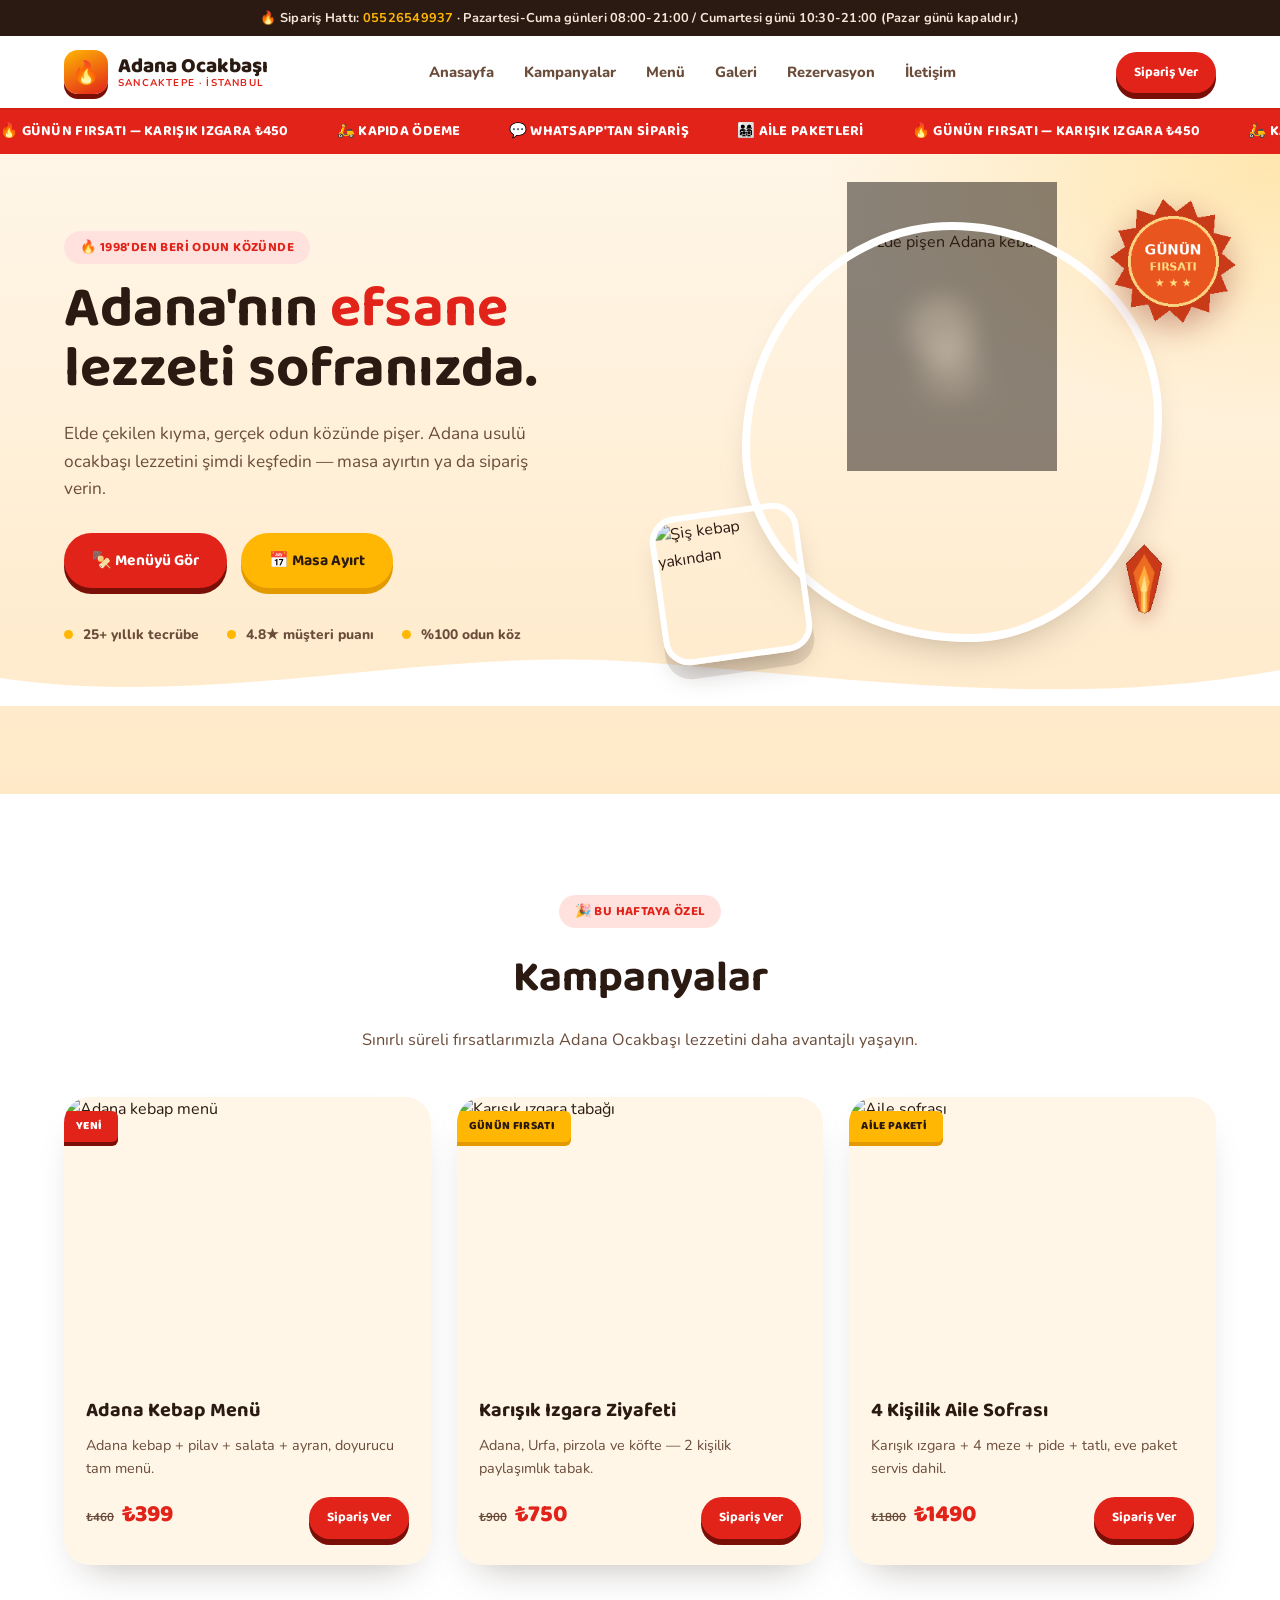
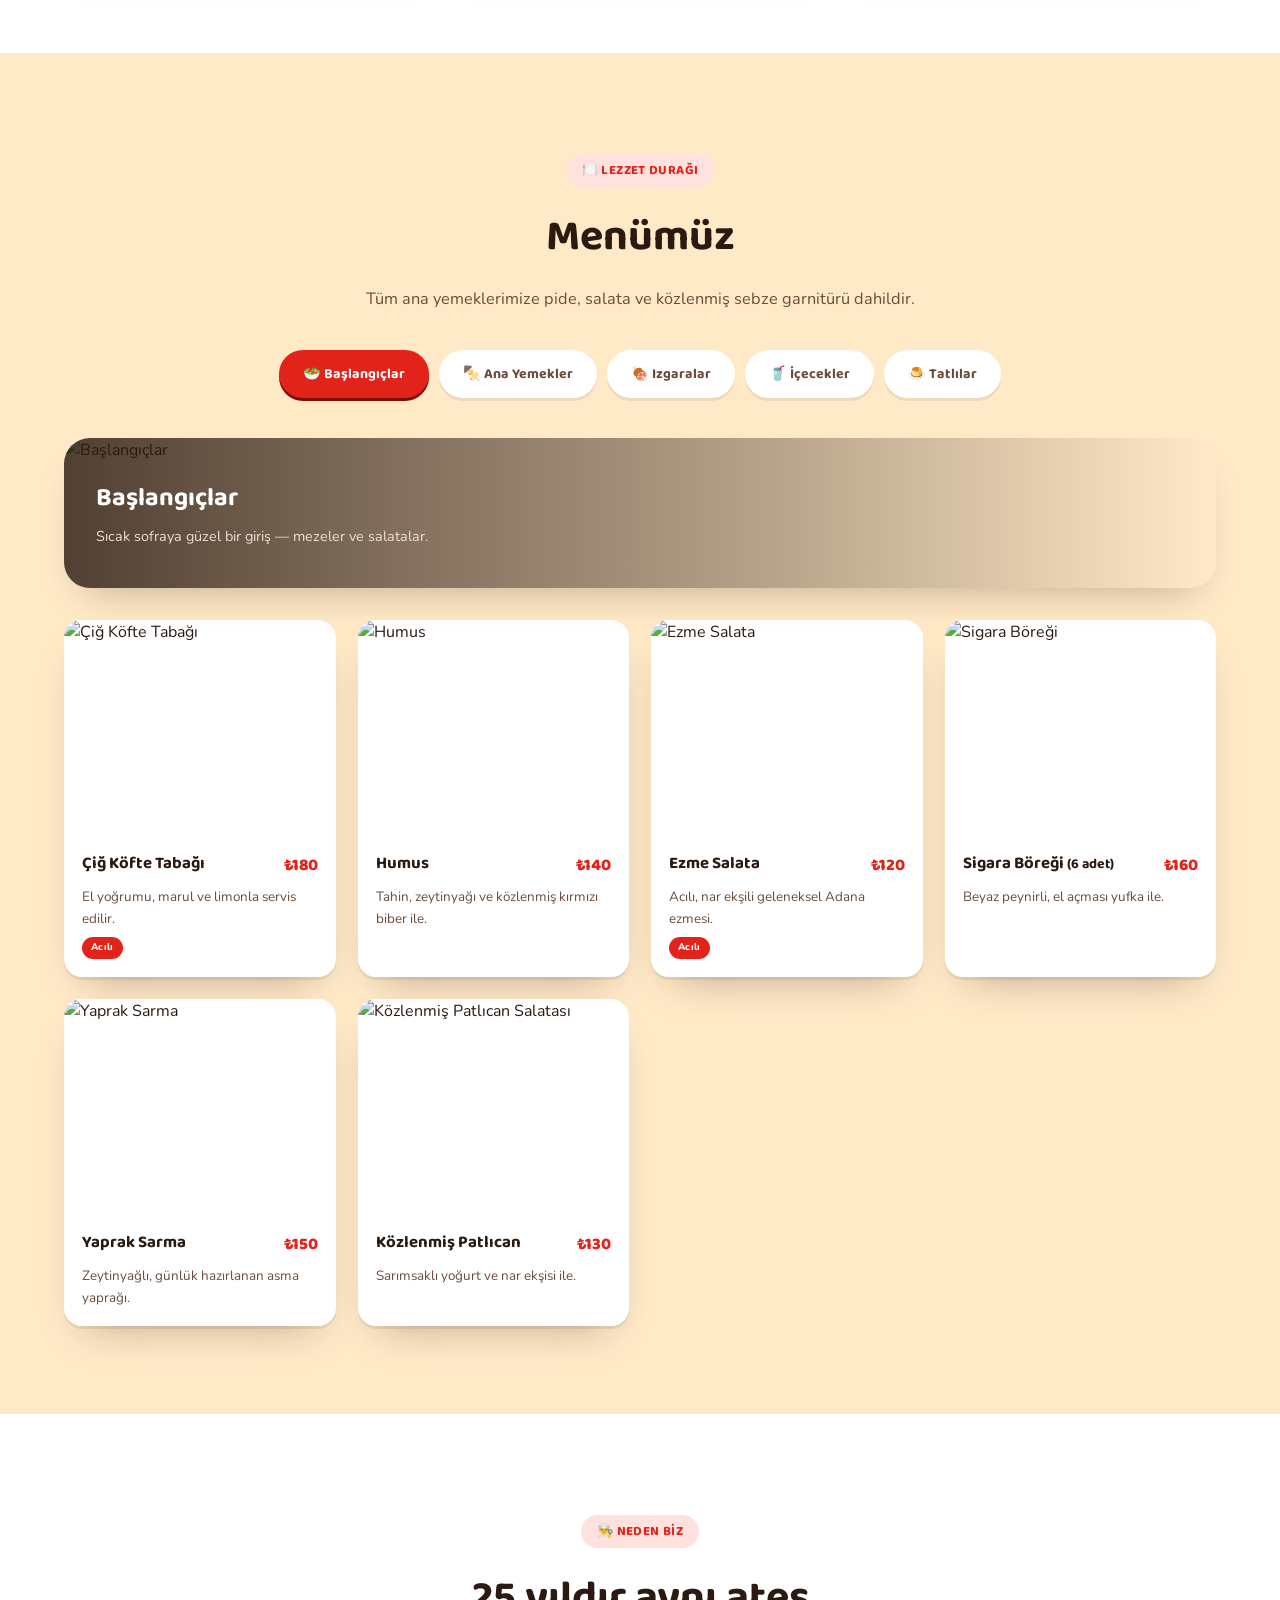
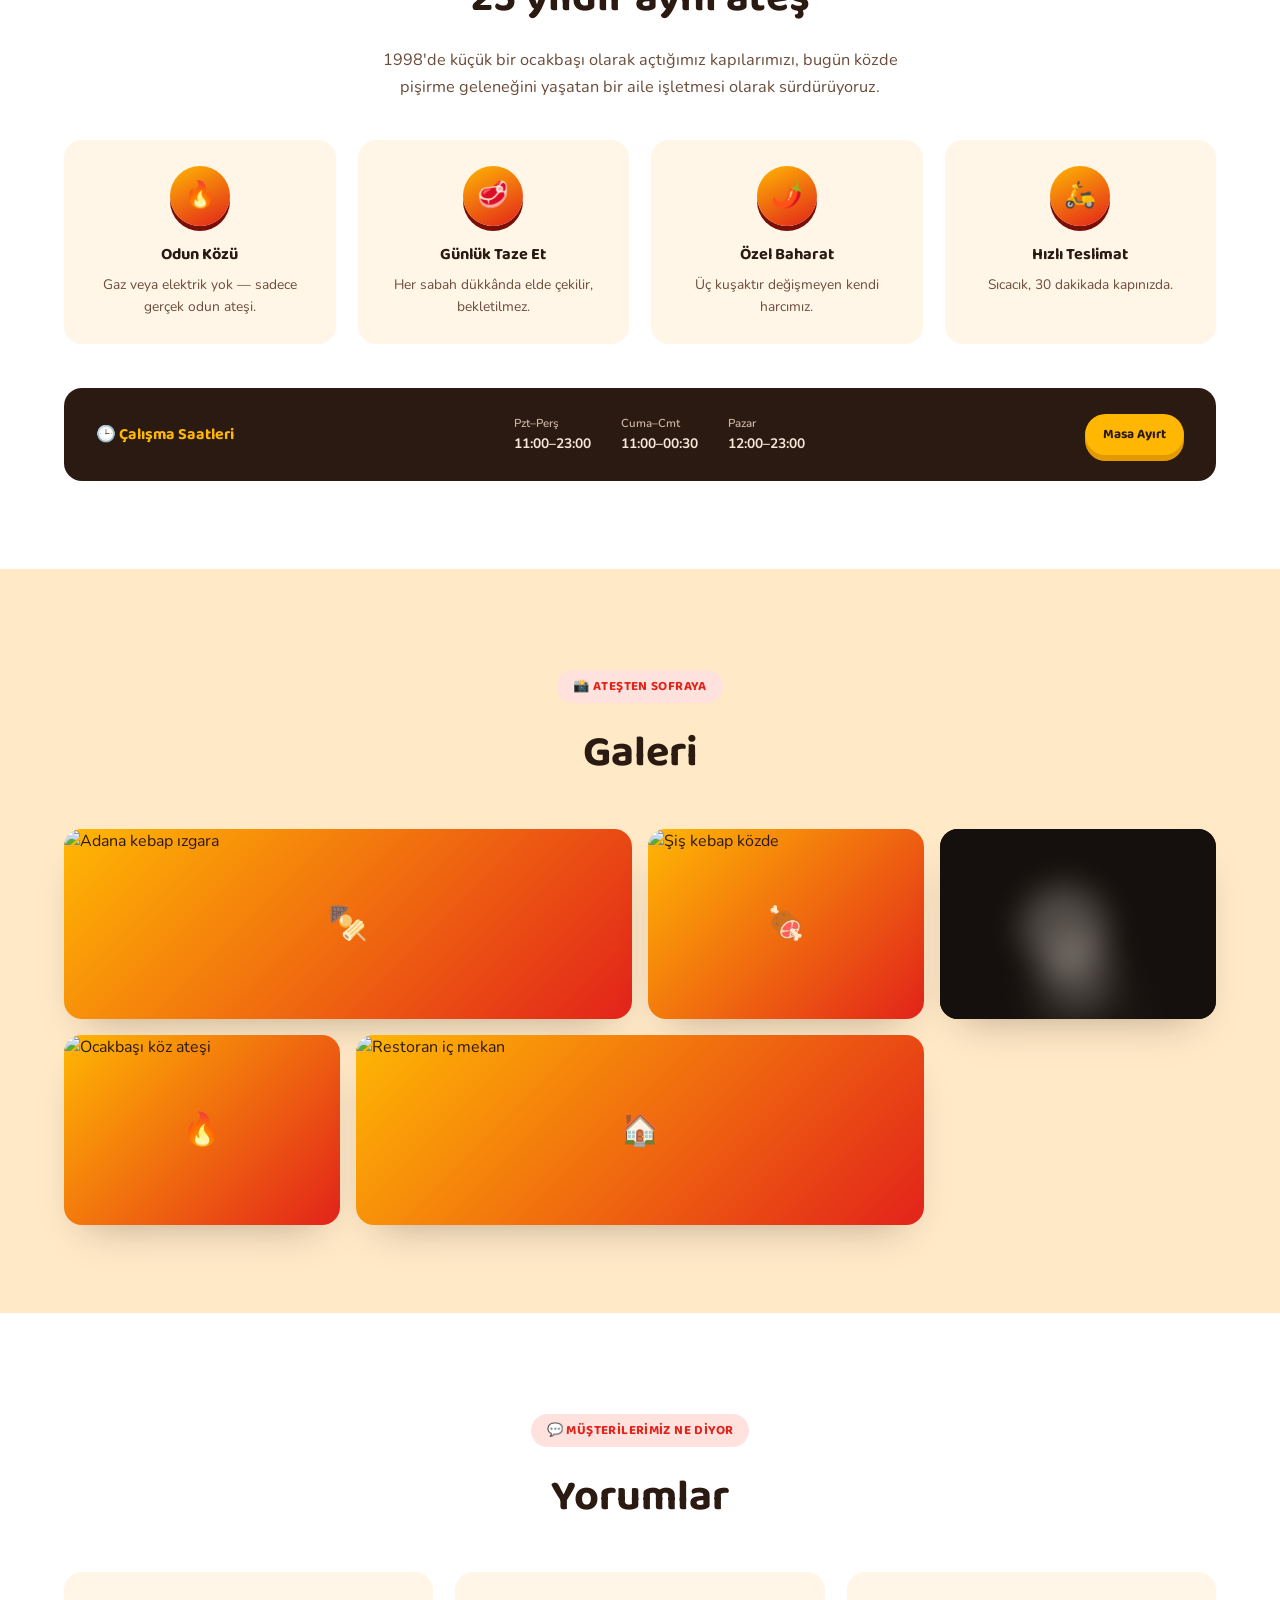
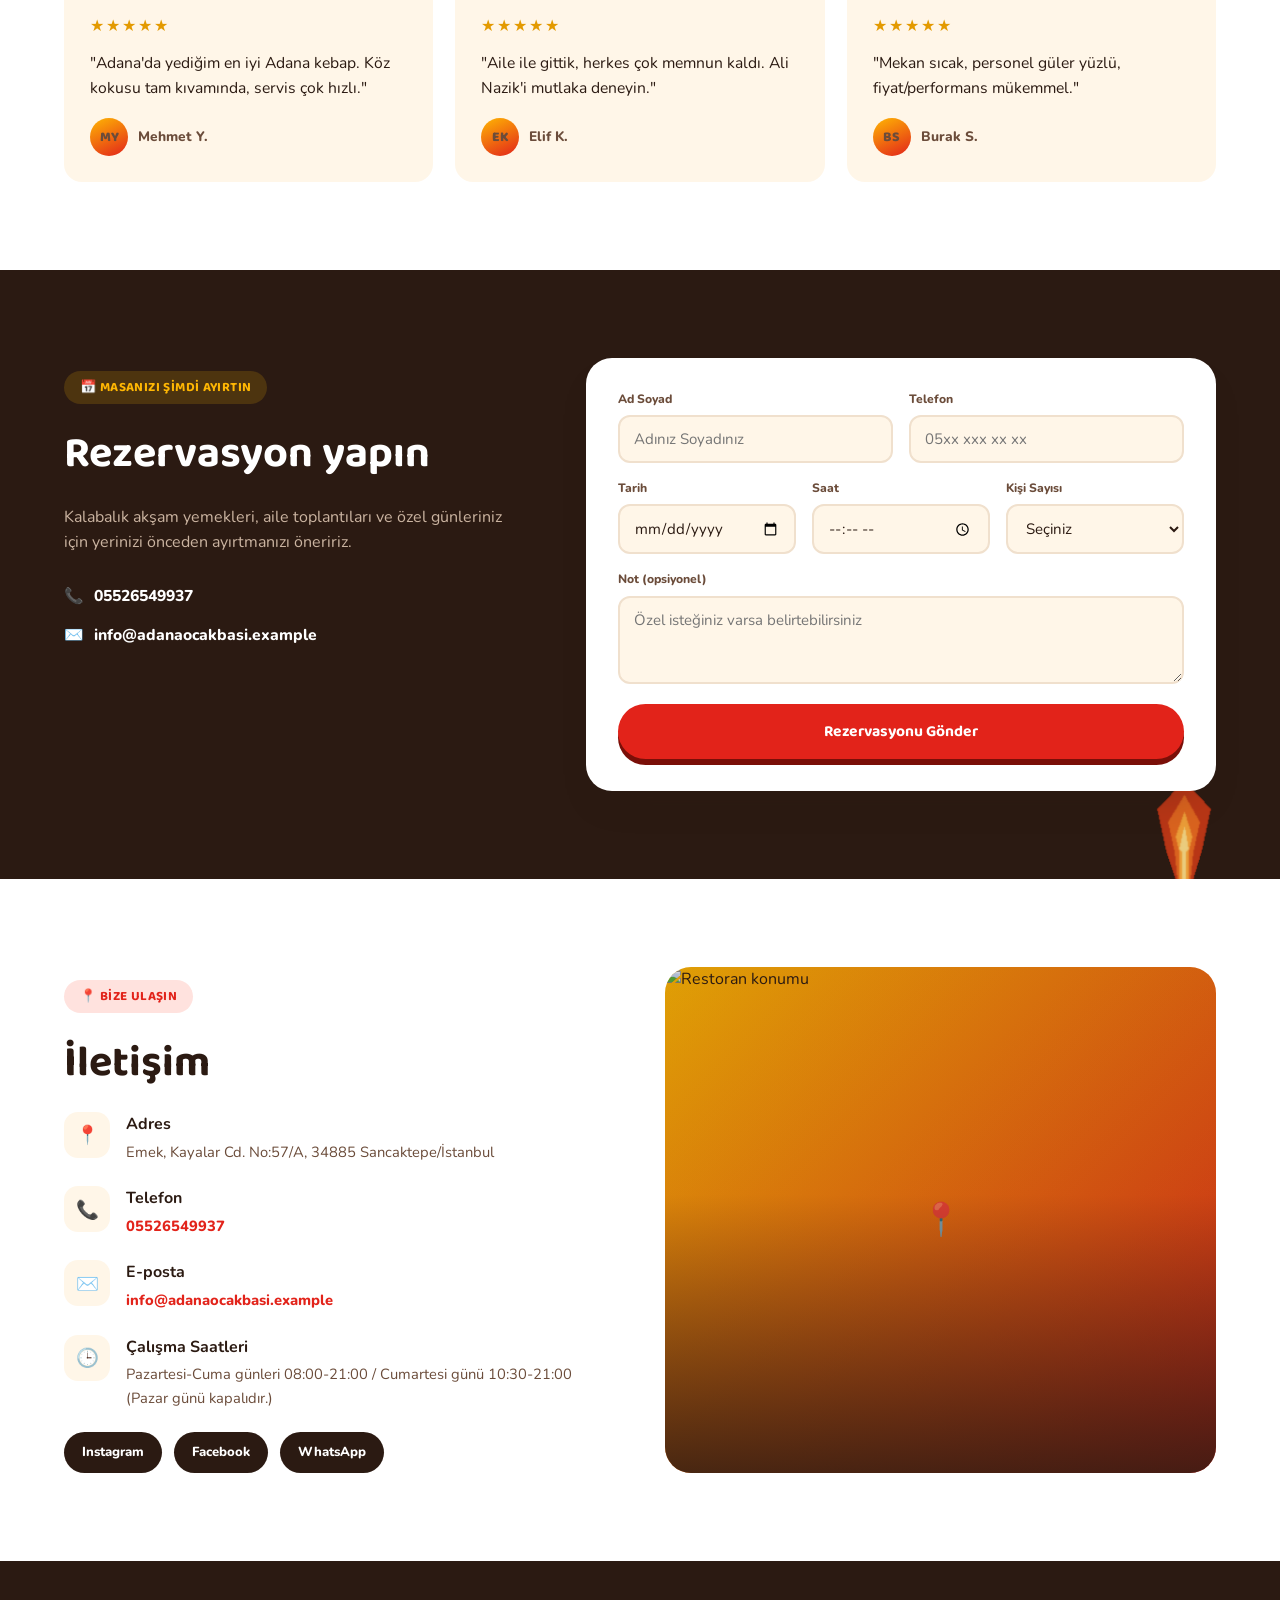
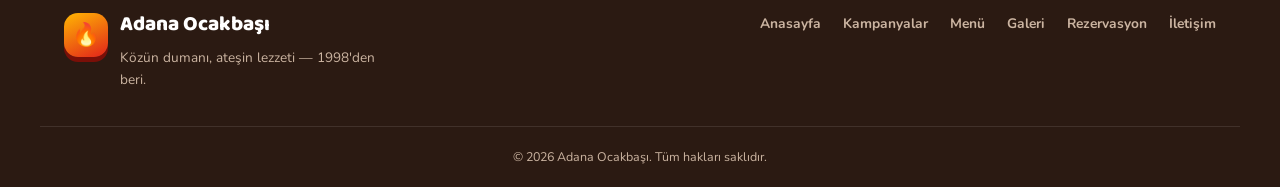
==== commit 23753b24: "Site içeriğini güncelledim" ====
--- a/adana-ocakbasi/index.html
+++ b/adana-ocakbasi/index.html
@@ -13,14 +13,14 @@
 </head>
 <body>
 
-<div class="topbar">🔥 Sipariş Hattı: <a href="tel:+903223456789">0322 345 67 89</a> · Hergün 11:00–23:00 açığız</div>
+<div class="topbar">🔥 Sipariş Hattı: <a href="tel:+905526549937">05526549937</a> · Pazartesi-Cuma günleri 08:00-21:00 / Cumartesi günü 10:30-21:00 (Pazar günü kapalıdır.)</div>
 
 <!-- ===== Header ===== -->
 <header class="site-header" id="header">
   <div class="wrap header-row">
     <a href="#home" class="brand">
       <span class="brand-mark">🔥</span>
-      <span class="brand-text">Adana Ocakbaşı<small>SEYHAN · ADANA</small></span>
+      <span class="brand-text">Adana Ocakbaşı<small>SANCAKTEPE · İSTANBUL</small></span>
     </a>
     <nav class="nav" id="nav">
       <a href="#home">Anasayfa</a>
@@ -313,7 +313,7 @@
       <h2 class="section-title">Rezervasyon yapın</h2>
       <p class="reservation-sub">Kalabalık akşam yemekleri, aile toplantıları ve özel günleriniz için yerinizi önceden ayırtmanızı öneririz.</p>
       <div class="reservation-contact">
-        <a href="tel:+903223456789"><span class="ico">📞</span> 0322 345 67 89</a>
+        <a href="tel:+903223456789"><span class="ico">📞</span> 05526549937</a>
         <a href="mailto:info@adanaocakbasi.example"><span class="ico">✉️</span> info@adanaocakbasi.example</a>
       </div>
     </div>
@@ -353,11 +353,11 @@
 
       <div class="contact-item">
         <span class="contact-icon">📍</span>
-        <div><b>Adres</b><p>Reşatbey Mah. Atatürk Cad. No: 24, Seyhan / Adana</p></div>
+        <div><b>Adres</b><p>Emek, Kayalar Cd. No:57/A, 34885 Sancaktepe/İstanbul</p></div>
       </div>
       <div class="contact-item">
         <span class="contact-icon">📞</span>
-        <div><b>Telefon</b><p><a href="tel:+903223456789">0322 345 67 89</a></p></div>
+        <div><b>Telefon</b><p><a href="tel:+905526549937">05526549937</a></p></div>
       </div>
       <div class="contact-item">
         <span class="contact-icon">✉️</span>
@@ -365,7 +365,7 @@
       </div>
       <div class="contact-item">
         <span class="contact-icon">🕒</span>
-        <div><b>Çalışma Saatleri</b><p>Hergün 11:00–23:00 (Cuma-Cmt 00:30'a kadar)</p></div>
+        <div><b>Çalışma Saatleri</b><p>Pazartesi-Cuma günleri 08:00-21:00 / Cumartesi günü 10:30-21:00 (Pazar günü kapalıdır.)</p></div>
       </div>
 
       <div class="social-row">
@@ -376,8 +376,8 @@
     <div class="map-card">
       <img src="https://images.unsplash.com/photo-1600891964092-4316c288032e?auto=format&fit=crop&w=800&q=70" alt="Restoran konumu" onerror="imgFallback(this,'📍')">
       <div class="map-card-content">
-        <b>Reşatbey, Seyhan</b>
-        <address>Atatürk Cad. No: 24, Seyhan / Adana, 01120</address>
+        <b>Sancaktepe, İstanbul</b>
+        <address>Emek, Kayalar Cd. No:57/A, 34885 Sancaktepe/İstanbul</address>
       </div>
     </div>
   </div>
@@ -402,7 +402,7 @@
 
 <!-- ===== Sticky mobile order bar ===== -->
 <div class="order-bar">
-  <a href="tel:+903223456789" class="btn btn-outline btn-sm">📞 Ara</a>
+  <a href="tel:+905526549937" class="btn btn-outline btn-sm">📞 Ara</a>
   <a href="#reservation" class="btn btn-red btn-sm">🛵 Sipariş Ver</a>
 </div>
 
